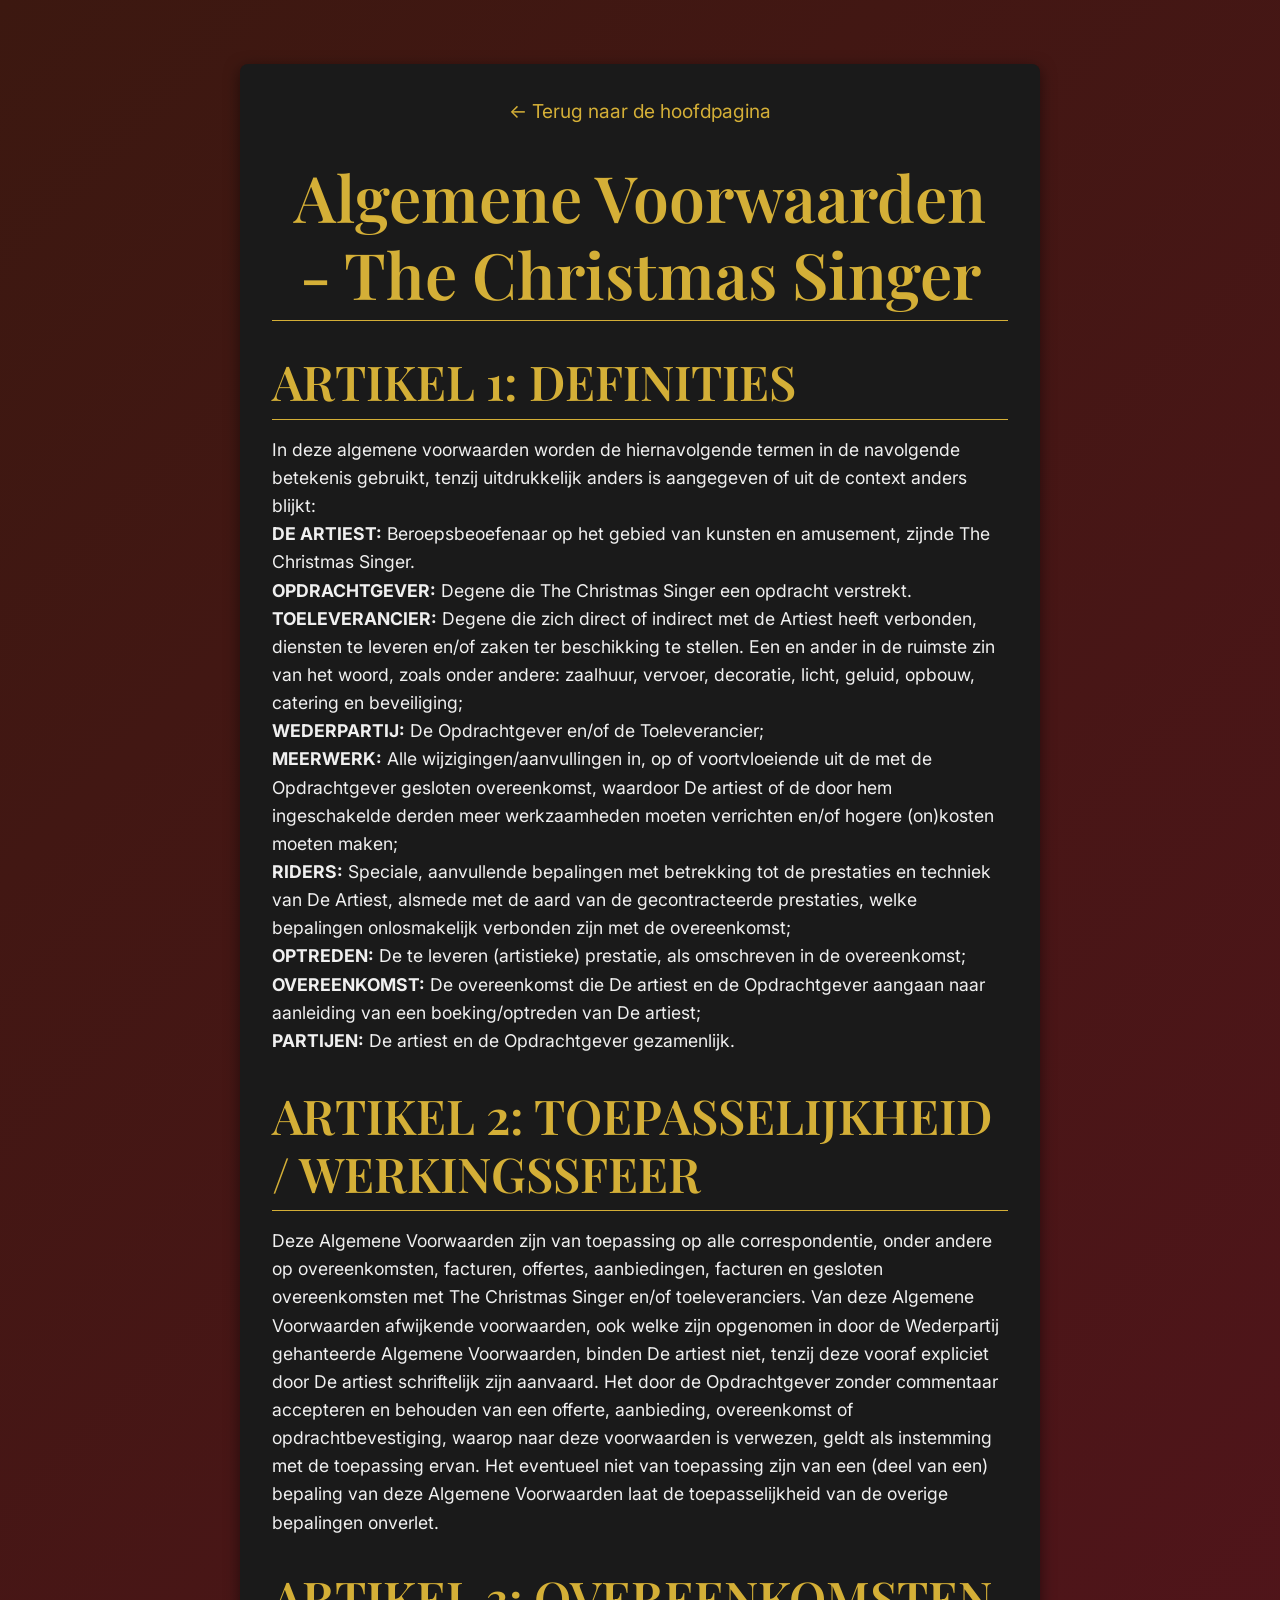
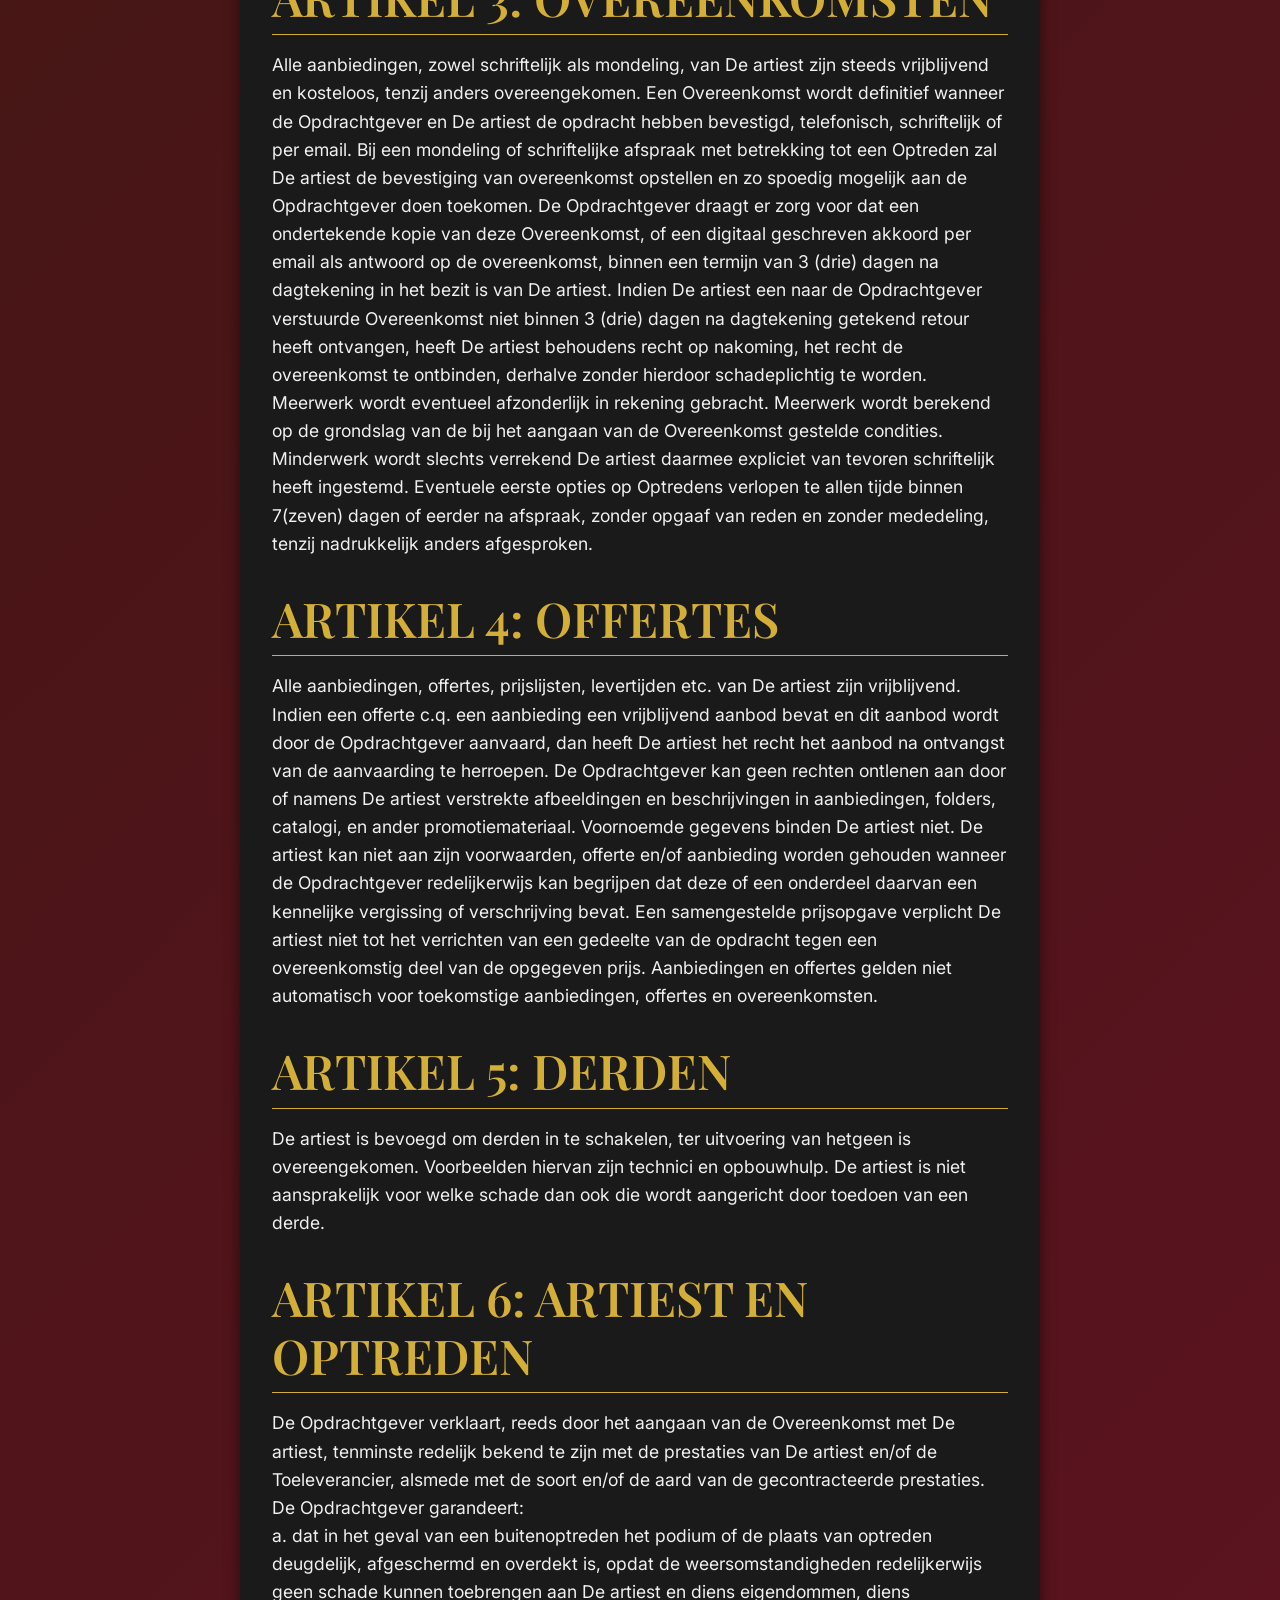
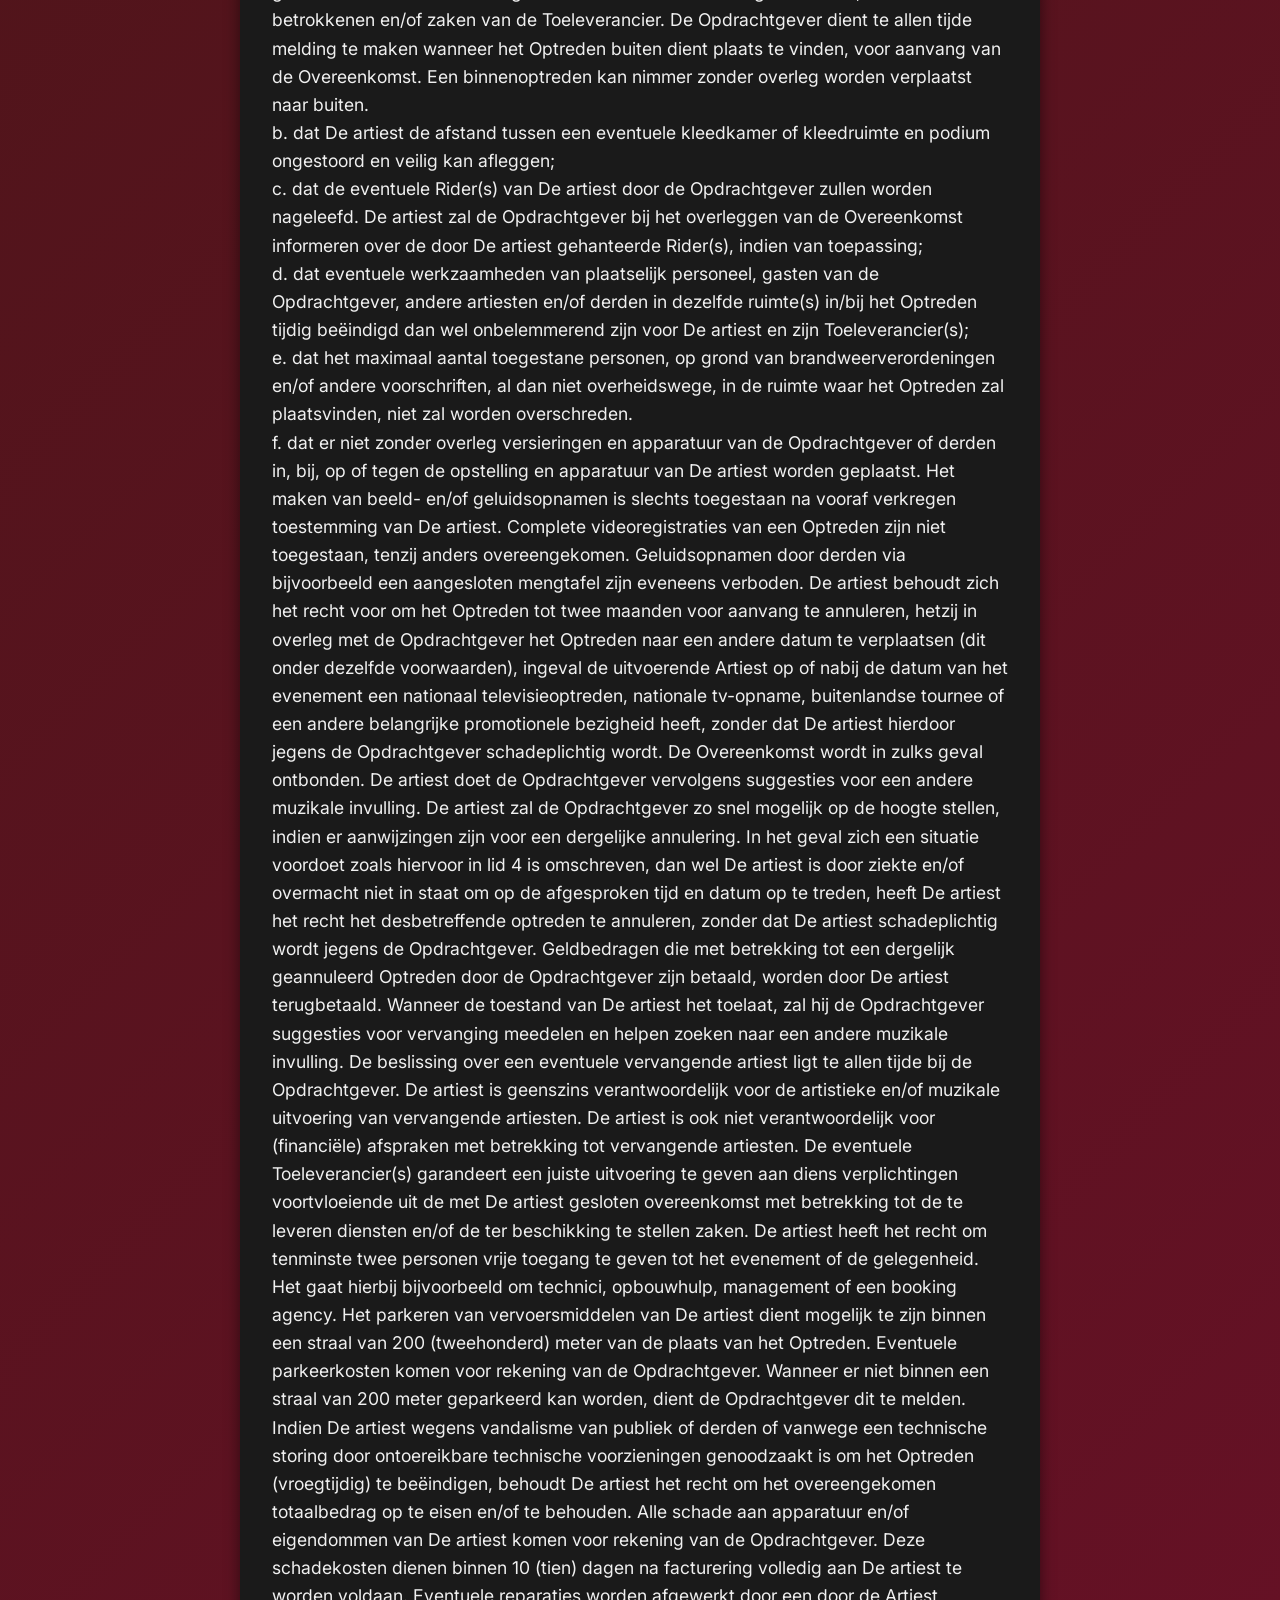
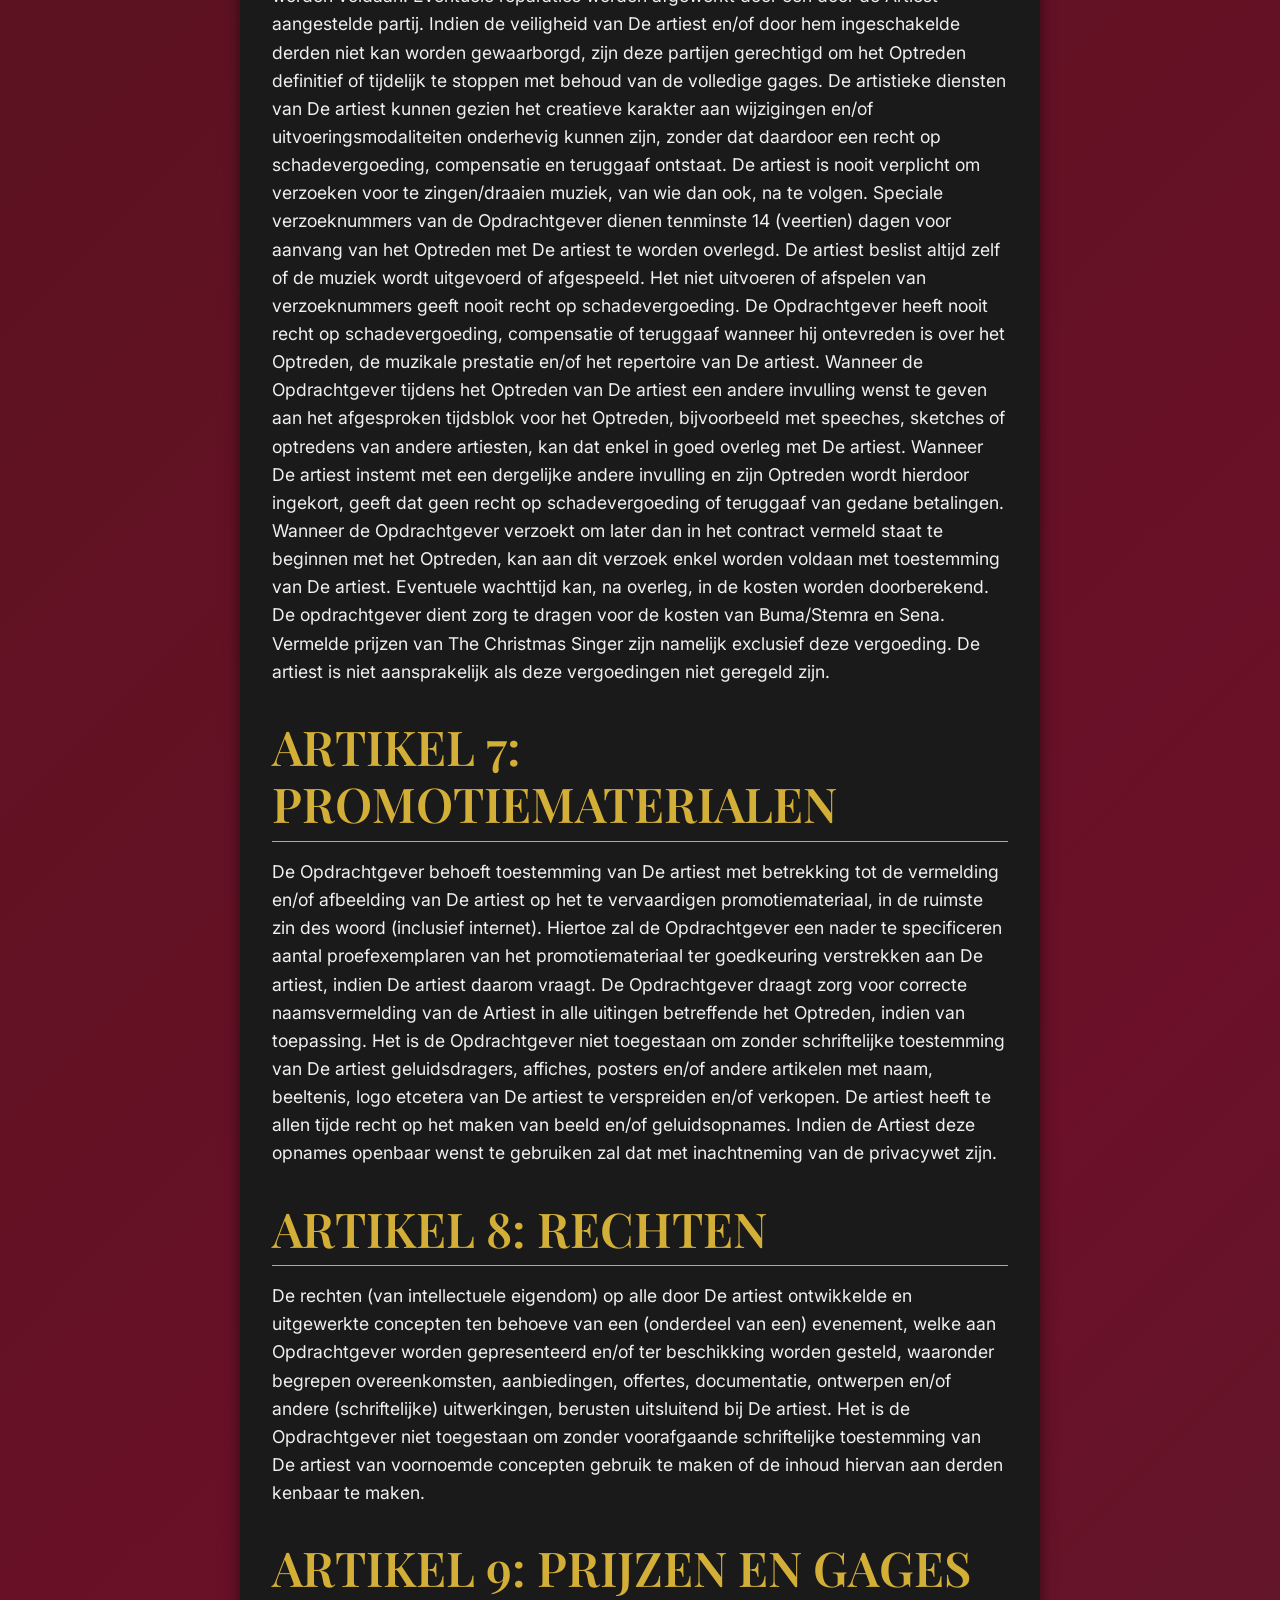
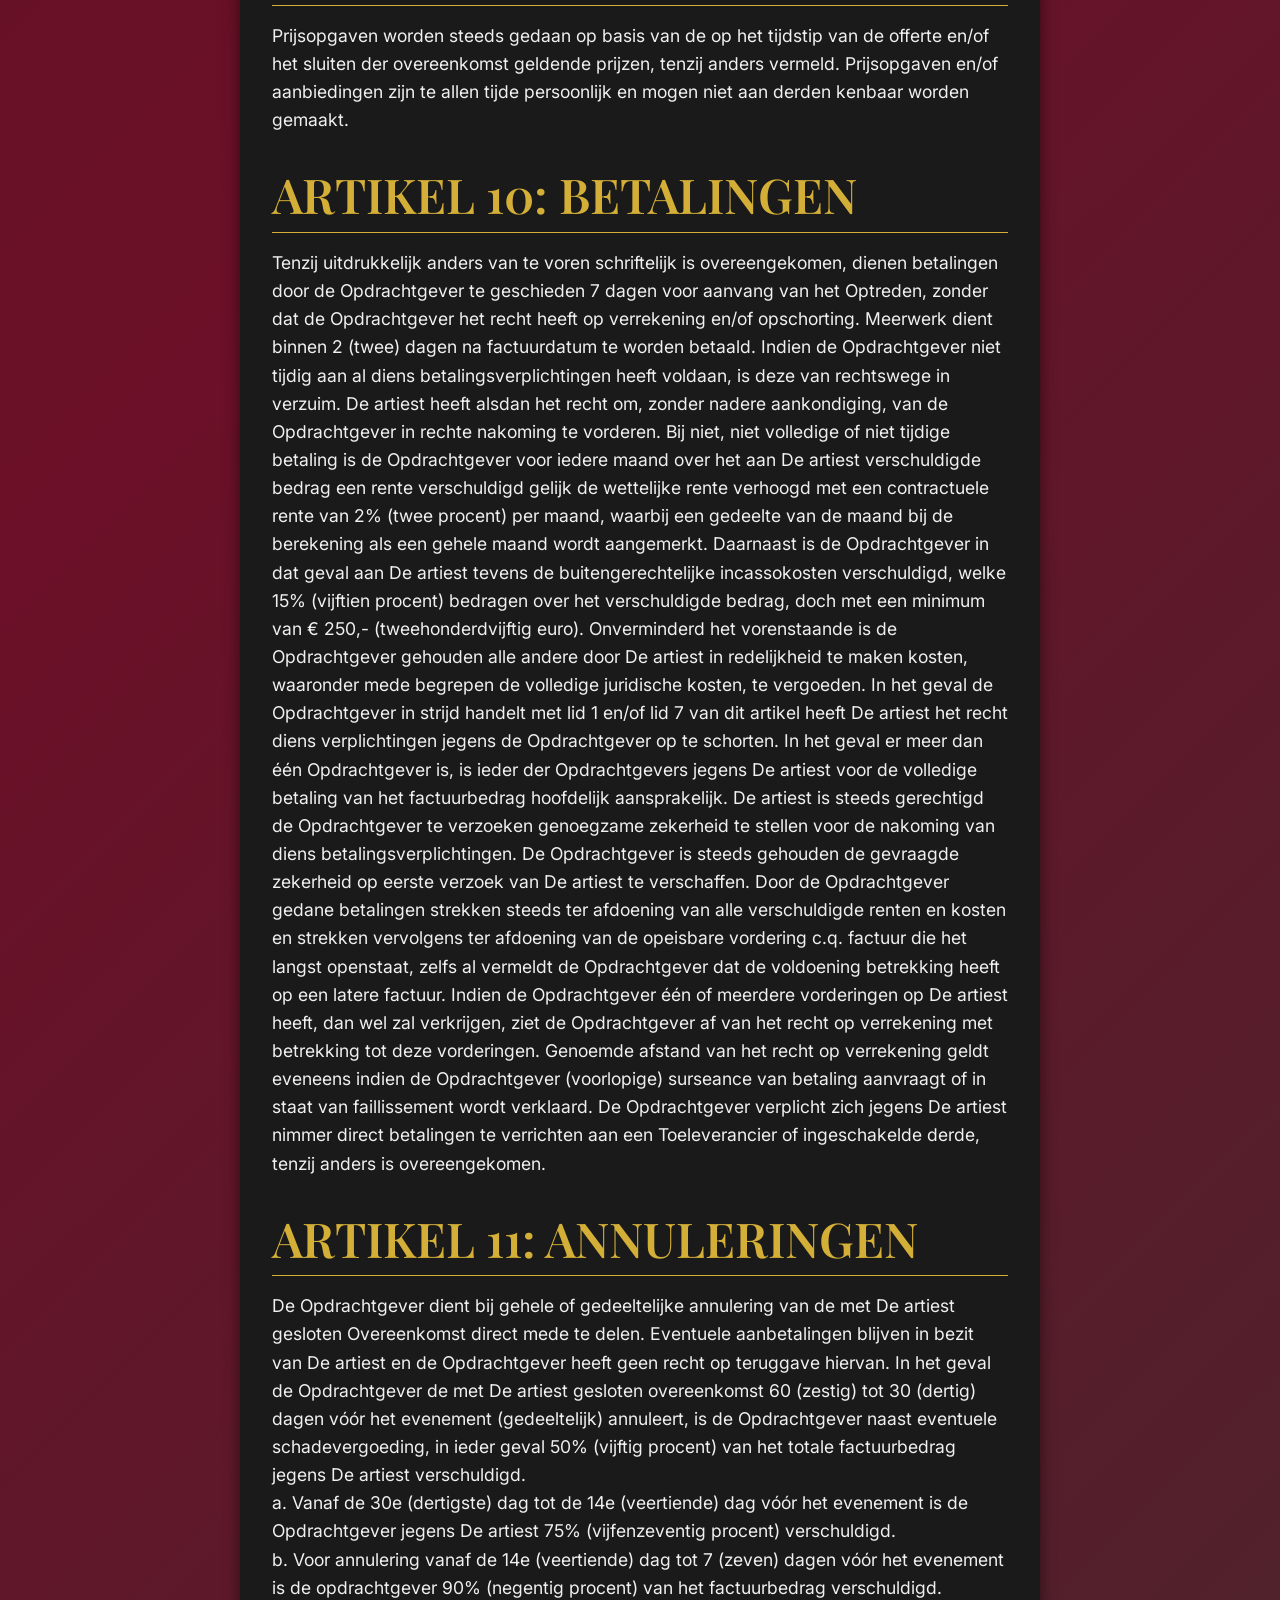
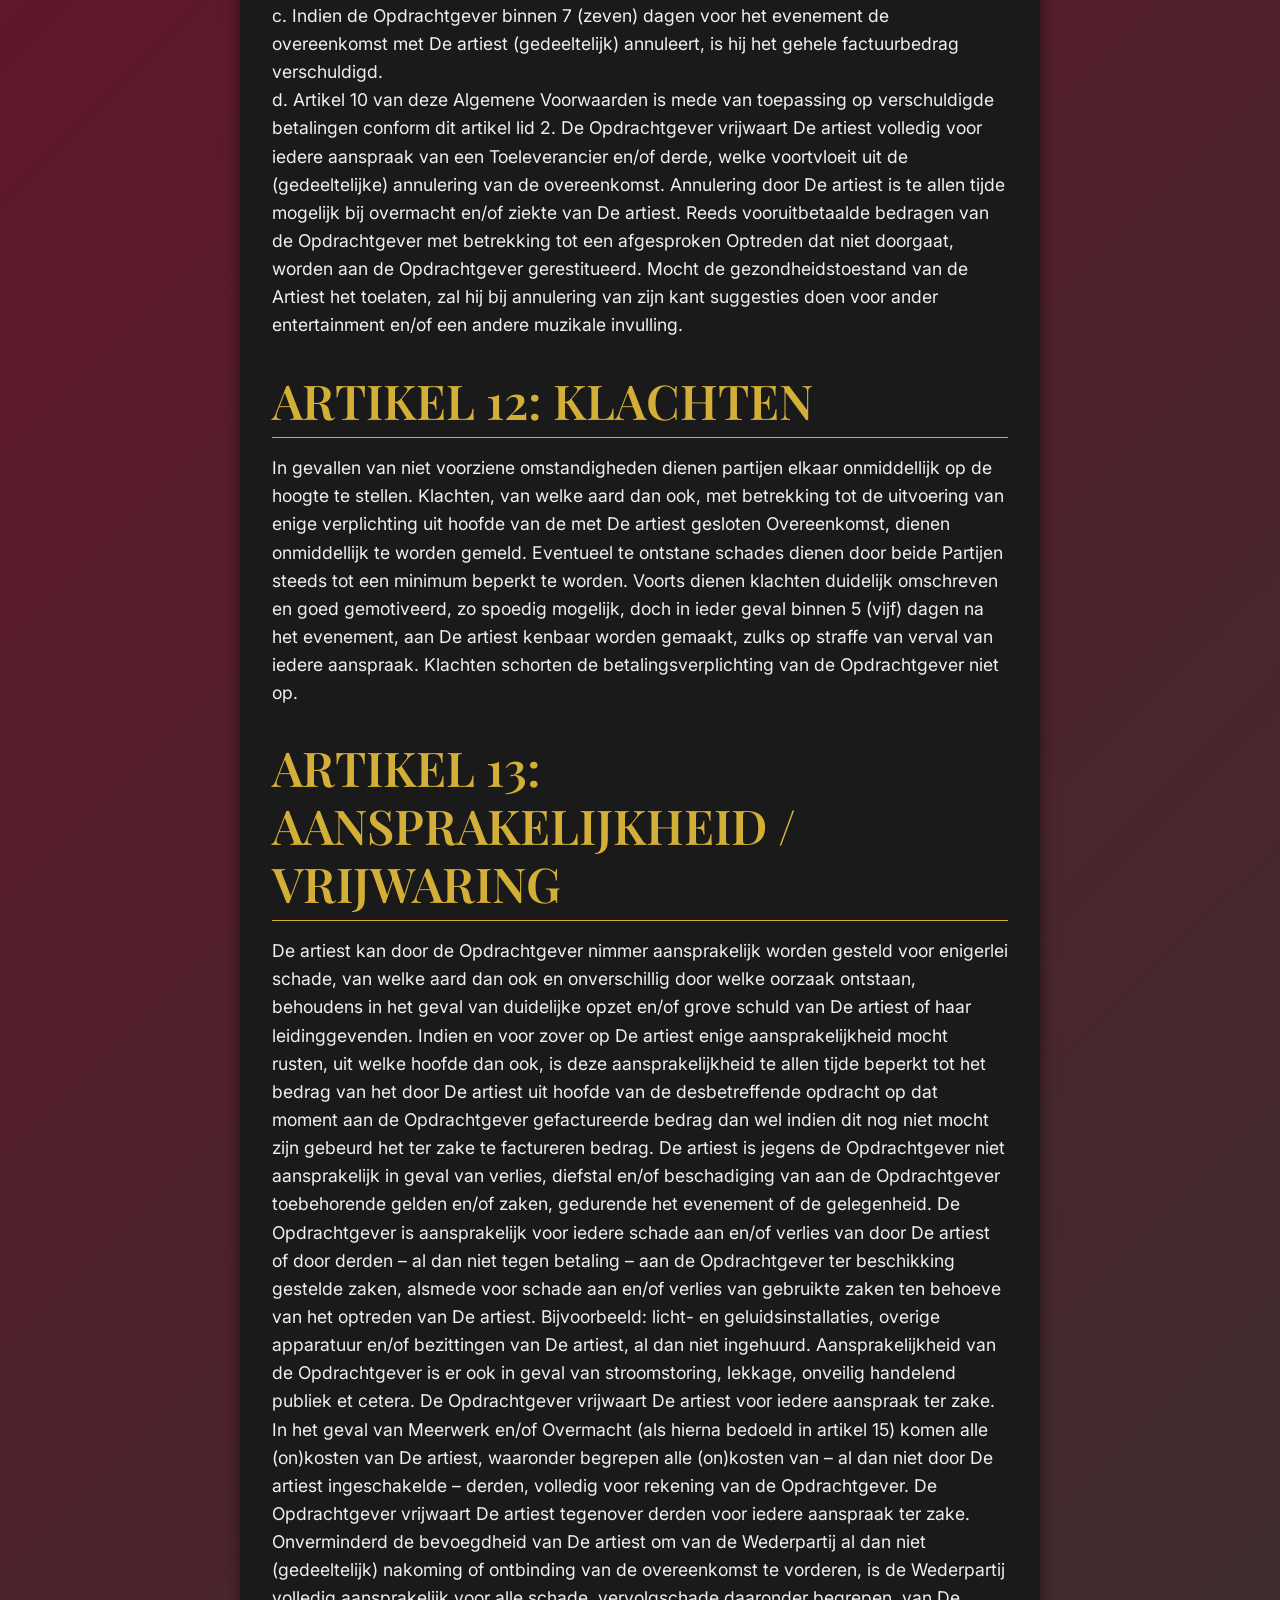
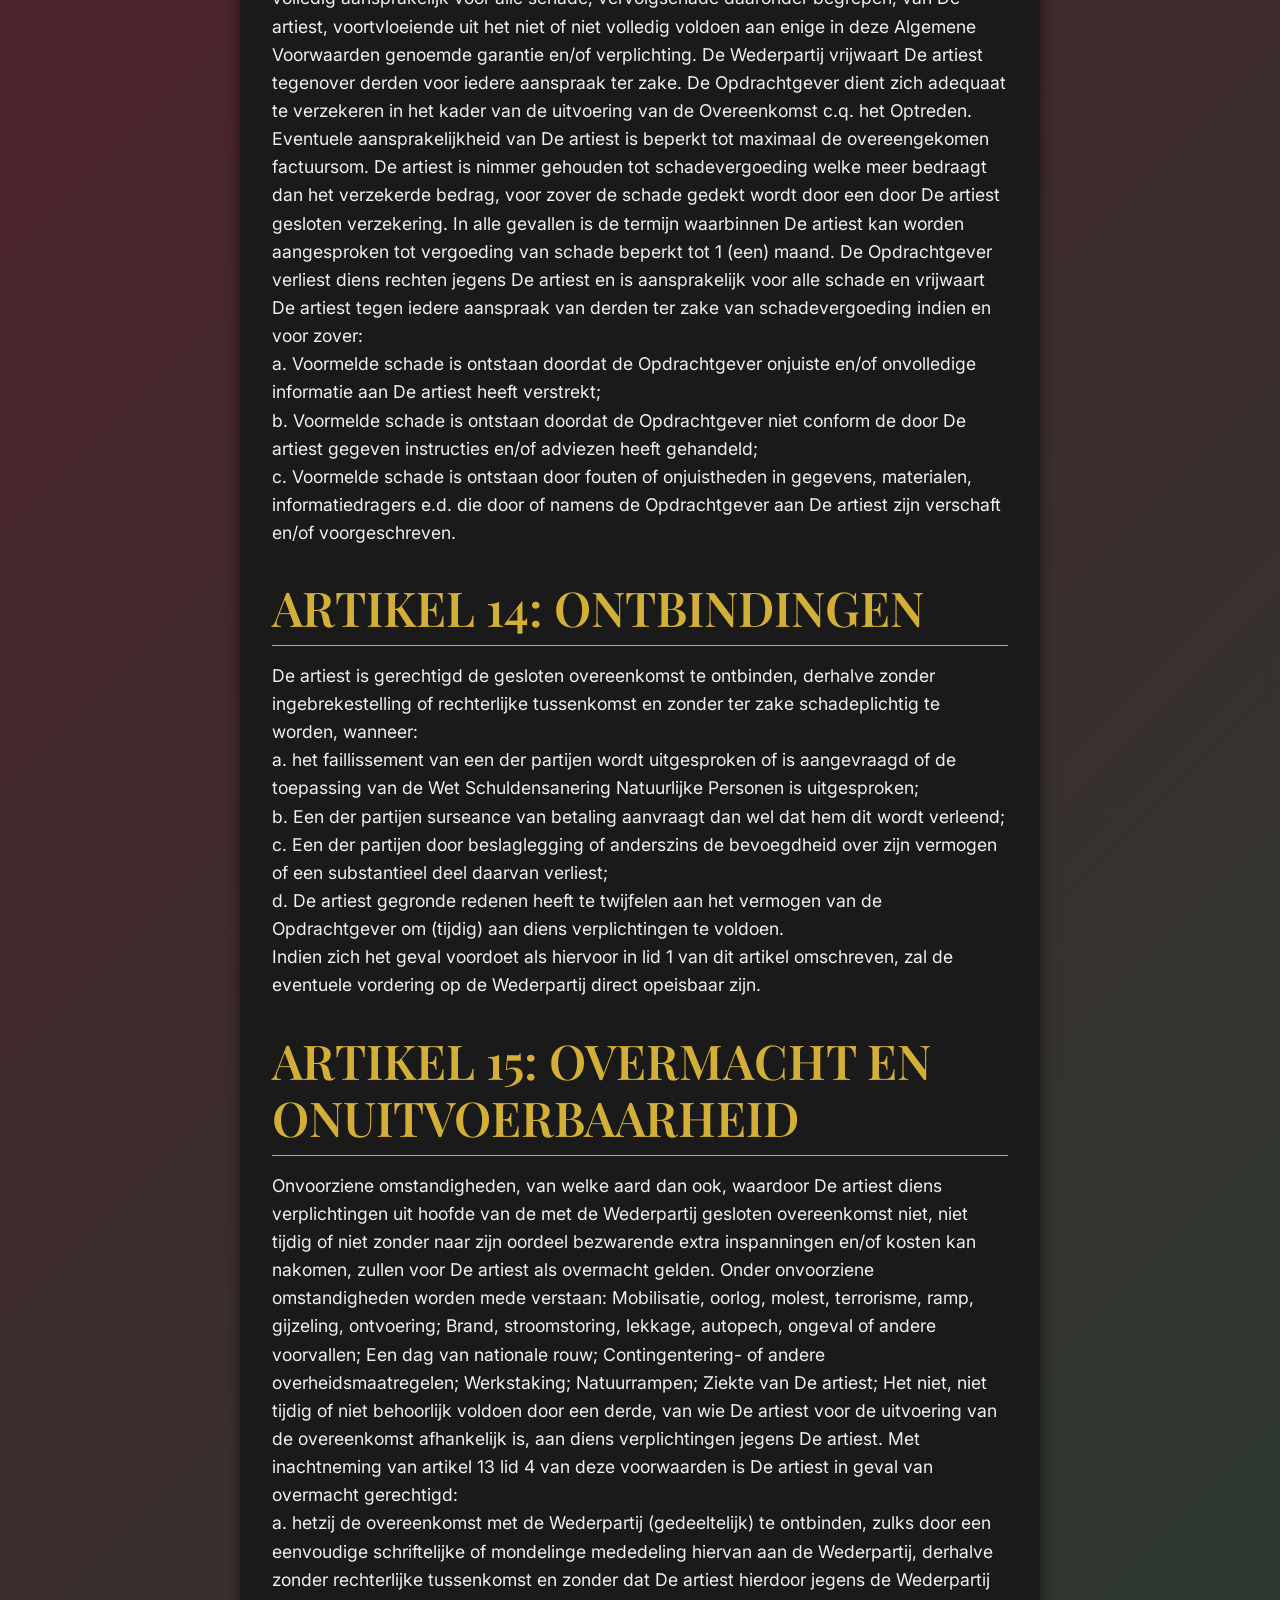
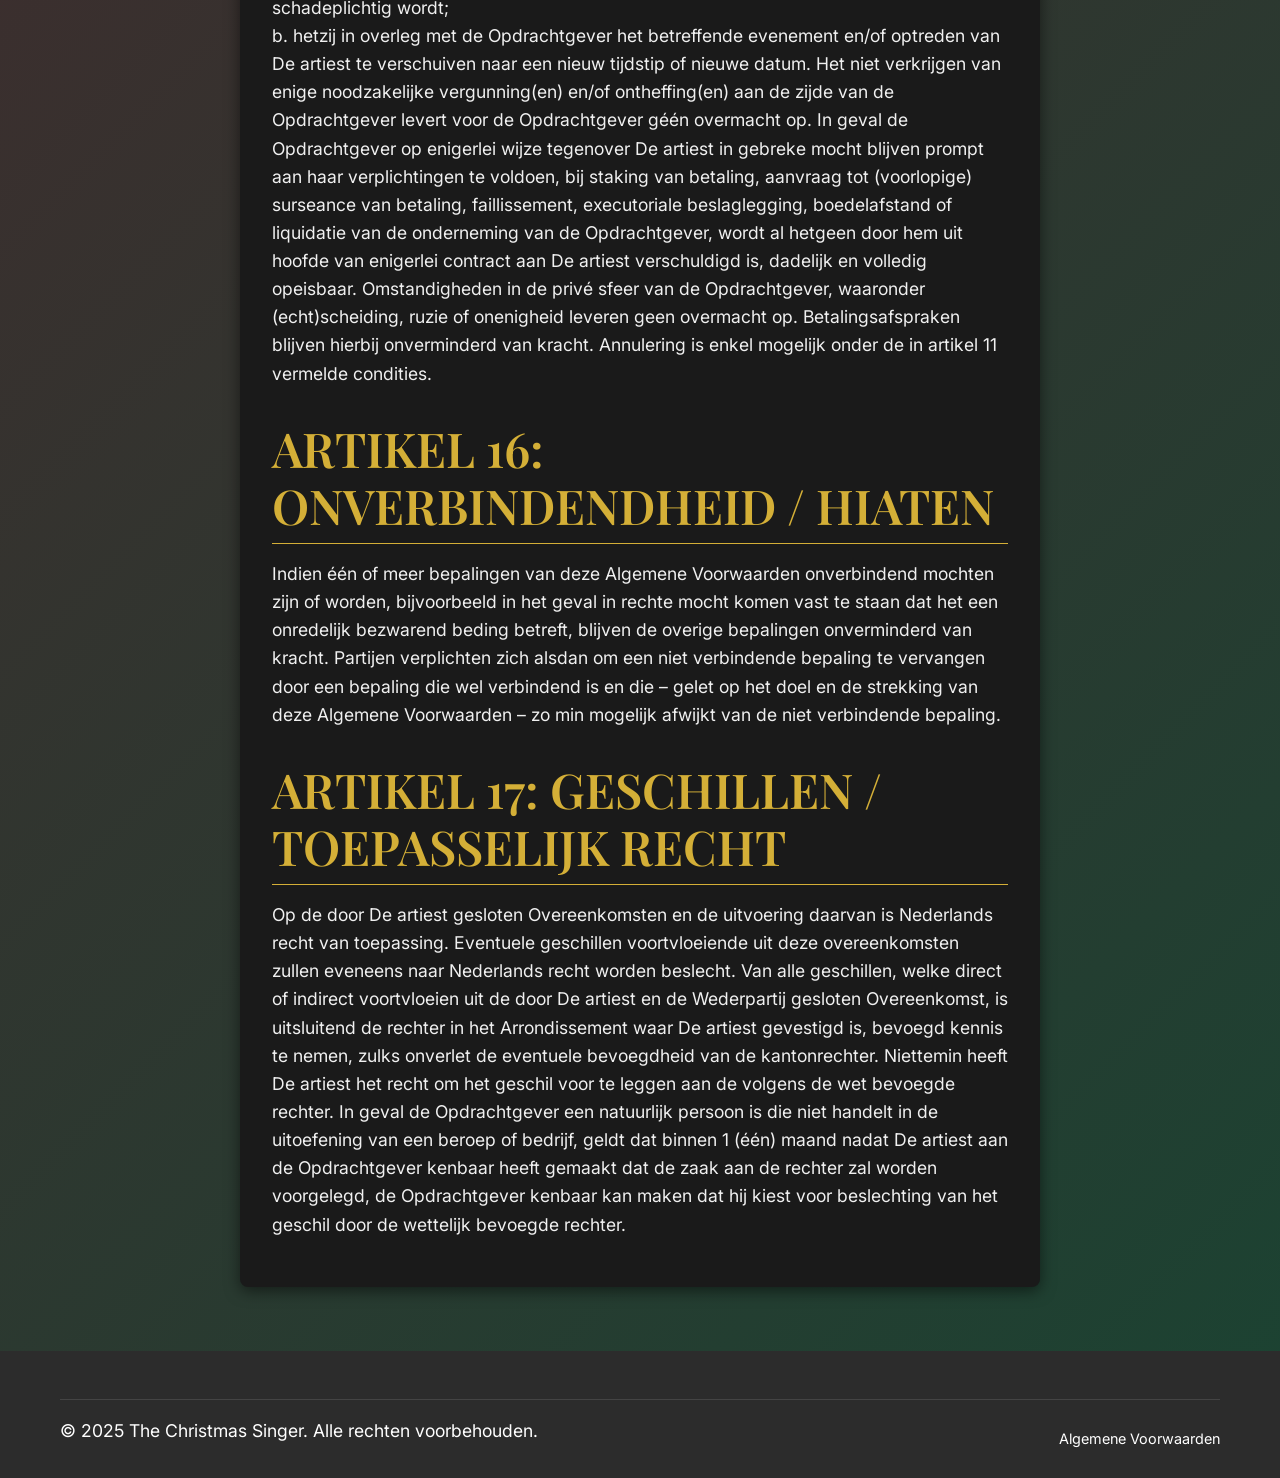
==== algemene-voorwaarden.html @ 7ba7135f "s" ====
<!DOCTYPE html>
<html lang="nl">
<head>
    <meta charset="UTF-8">
    <meta name="viewport" content="width=device-width, initial-scale=1.0">
    
    <!-- Primary Meta Tags -->
    <title>Algemene Voorwaarden - The Christmas Singer</title>
    <meta name="description" content="De algemene voorwaarden die van toepassing zijn op alle boekingen en overeenkomsten met The Christmas Singer.">
    <meta name="robots" content="noindex, nofollow">
    
    <!-- Fonts -->
    <link rel="preconnect" href="https://fonts.googleapis.com">
    <link rel="preconnect" href="https://fonts.gstatic.com" crossorigin>
    <link href="https://fonts.googleapis.com/css2?family=Playfair+Display:wght@400;500;600;700&family=Inter:wght@300;400;500;600&display=swap" rel="stylesheet">
    
    <!-- CSS -->
    <link rel="stylesheet" href="styles.css">
    
    <!-- Favicon -->
    <link rel="icon" type="image/svg+xml" href="data:image/svg+xml,<svg xmlns='http://www.w3.org/2000/svg' viewBox='0 0 100 100'><text y='.9em' font-size='90'>🎄</text></svg>">
    
    <style>
        body {
            background-color: #0c0c0c;
            color: #f0f0f0;
        }
        .terms-container {
            max-width: 800px;
            margin: 4rem auto;
            padding: 2rem;
            background-color: #1a1a1a;
            border-radius: 8px;
            box-shadow: 0 4px 15px rgba(0,0,0,0.5);
            font-family: 'Inter', sans-serif;
        }
        .terms-container h1, .terms-container h2 {
            font-family: 'Playfair Display', serif;
            color: #d4af37;
            border-bottom: 1px solid #d4af37;
            padding-bottom: 0.5rem;
            margin-top: 2rem;
        }
        .terms-container h1 {
            text-align: center;
            margin-bottom: 2rem;
        }
        .terms-container p {
            line-height: 1.6;
            margin-bottom: 1rem;
        }
        .back-link {
            display: block;
            text-align: center;
            margin-bottom: 2rem;
            color: #d4af37;
            text-decoration: none;
            font-size: 1.2rem;
        }
        .back-link:hover {
            text-decoration: underline;
        }
    </style>
</head>
<body>
    <div class="terms-container">
        <a href="index.html" class="back-link">← Terug naar de hoofdpagina</a>
        <h1>Algemene Voorwaarden - The Christmas Singer</h1>

        <h2>ARTIKEL 1: DEFINITIES</h2>
        <p>In deze algemene voorwaarden worden de hiernavolgende termen in de navolgende betekenis gebruikt, tenzij uitdrukkelijk anders is aangegeven of uit de context anders blijkt:<br>
        <strong>DE ARTIEST:</strong> Beroepsbeoefenaar op het gebied van kunsten en amusement, zijnde The Christmas Singer.<br>
        <strong>OPDRACHTGEVER:</strong> Degene die The Christmas Singer een opdracht verstrekt.<br>
        <strong>TOELEVERANCIER:</strong> Degene die zich direct of indirect met de Artiest heeft verbonden, diensten te leveren en/of zaken ter beschikking te stellen. Een en ander in de ruimste zin van het woord, zoals onder andere: zaalhuur, vervoer, decoratie, licht, geluid, opbouw, catering en beveiliging;<br>
        <strong>WEDERPARTIJ:</strong> De Opdrachtgever en/of de Toeleverancier;<br>
        <strong>MEERWERK:</strong> Alle wijzigingen/aanvullingen in, op of voortvloeiende uit de met de Opdrachtgever gesloten overeenkomst, waardoor De artiest of de door hem ingeschakelde derden meer werkzaamheden moeten verrichten en/of hogere (on)kosten moeten maken;<br>
        <strong>RIDERS:</strong> Speciale, aanvullende bepalingen met betrekking tot de prestaties en techniek van De Artiest, alsmede met de aard van de gecontracteerde prestaties, welke bepalingen onlosmakelijk verbonden zijn met de overeenkomst;<br>
        <strong>OPTREDEN:</strong> De te leveren (artistieke) prestatie, als omschreven in de overeenkomst;<br>
        <strong>OVEREENKOMST:</strong> De overeenkomst die De artiest en de Opdrachtgever aangaan naar aanleiding van een boeking/optreden van De artiest;<br>
        <strong>PARTIJEN:</strong> De artiest en de Opdrachtgever gezamenlijk.</p>

        <h2>ARTIKEL 2: TOEPASSELIJKHEID / WERKINGSSFEER</h2>
        <p>Deze Algemene Voorwaarden zijn van toepassing op alle correspondentie, onder andere op overeenkomsten, facturen, offertes, aanbiedingen, facturen en gesloten overeenkomsten met The Christmas Singer en/of toeleveranciers. Van deze Algemene Voorwaarden afwijkende voorwaarden, ook welke zijn opgenomen in door de Wederpartij gehanteerde Algemene Voorwaarden, binden De artiest niet, tenzij deze vooraf expliciet door De artiest schriftelijk zijn aanvaard. Het door de Opdrachtgever zonder commentaar accepteren en behouden van een offerte, aanbieding, overeenkomst of opdrachtbevestiging, waarop naar deze voorwaarden is verwezen, geldt als instemming met de toepassing ervan. Het eventueel niet van toepassing zijn van een (deel van een) bepaling van deze Algemene Voorwaarden laat de toepasselijkheid van de overige bepalingen onverlet.</p>

        <h2>ARTIKEL 3: OVEREENKOMSTEN</h2>
        <p>Alle aanbiedingen, zowel schriftelijk als mondeling, van De artiest zijn steeds vrijblijvend en kosteloos, tenzij anders overeengekomen. Een Overeenkomst wordt definitief wanneer de Opdrachtgever en De artiest de opdracht hebben bevestigd, telefonisch, schriftelijk of per email. Bij een mondeling of schriftelijke afspraak met betrekking tot een Optreden zal De artiest de bevestiging van overeenkomst opstellen en zo spoedig mogelijk aan de Opdrachtgever doen toekomen. De Opdrachtgever draagt er zorg voor dat een ondertekende kopie van deze Overeenkomst, of een digitaal geschreven akkoord per email als antwoord op de overeenkomst, binnen een termijn van 3 (drie) dagen na dagtekening in het bezit is van De artiest. Indien De artiest een naar de Opdrachtgever verstuurde Overeenkomst niet binnen 3 (drie) dagen na dagtekening getekend retour heeft ontvangen, heeft De artiest behoudens recht op nakoming, het recht de overeenkomst te ontbinden, derhalve zonder hierdoor schadeplichtig te worden. Meerwerk wordt eventueel afzonderlijk in rekening gebracht. Meerwerk wordt berekend op de grondslag van de bij het aangaan van de Overeenkomst gestelde condities. Minderwerk wordt slechts verrekend De artiest daarmee expliciet van tevoren schriftelijk heeft ingestemd. Eventuele eerste opties op Optredens verlopen te allen tijde binnen 7(zeven) dagen of eerder na afspraak, zonder opgaaf van reden en zonder mededeling, tenzij nadrukkelijk anders afgesproken.</p>

        <h2>ARTIKEL 4: OFFERTES</h2>
        <p>Alle aanbiedingen, offertes, prijslijsten, levertijden etc. van De artiest zijn vrijblijvend. Indien een offerte c.q. een aanbieding een vrijblijvend aanbod bevat en dit aanbod wordt door de Opdrachtgever aanvaard, dan heeft De artiest het recht het aanbod na ontvangst van de aanvaarding te herroepen. De Opdrachtgever kan geen rechten ontlenen aan door of namens De artiest verstrekte afbeeldingen en beschrijvingen in aanbiedingen, folders, catalogi, en ander promotiemateriaal. Voornoemde gegevens binden De artiest niet. De artiest kan niet aan zijn voorwaarden, offerte en/of aanbieding worden gehouden wanneer de Opdrachtgever redelijkerwijs kan begrijpen dat deze of een onderdeel daarvan een kennelijke vergissing of verschrijving bevat. Een samengestelde prijsopgave verplicht De artiest niet tot het verrichten van een gedeelte van de opdracht tegen een overeenkomstig deel van de opgegeven prijs. Aanbiedingen en offertes gelden niet automatisch voor toekomstige aanbiedingen, offertes en overeenkomsten.</p>

        <h2>ARTIKEL 5: DERDEN</h2>
        <p>De artiest is bevoegd om derden in te schakelen, ter uitvoering van hetgeen is overeengekomen. Voorbeelden hiervan zijn technici en opbouwhulp. De artiest is niet aansprakelijk voor welke schade dan ook die wordt aangericht door toedoen van een derde.</p>

        <h2>ARTIKEL 6: ARTIEST EN OPTREDEN</h2>
        <p>De Opdrachtgever verklaart, reeds door het aangaan van de Overeenkomst met De artiest, tenminste redelijk bekend te zijn met de prestaties van De artiest en/of de Toeleverancier, alsmede met de soort en/of de aard van de gecontracteerde prestaties.<br>
        De Opdrachtgever garandeert:<br>
        a. dat in het geval van een buitenoptreden het podium of de plaats van optreden deugdelijk, afgeschermd en overdekt is, opdat de weersomstandigheden redelijkerwijs geen schade kunnen toebrengen aan De artiest en diens eigendommen, diens betrokkenen en/of zaken van de Toeleverancier. De Opdrachtgever dient te allen tijde melding te maken wanneer het Optreden buiten dient plaats te vinden, voor aanvang van de Overeenkomst. Een binnenoptreden kan nimmer zonder overleg worden verplaatst naar buiten.<br>
        b. dat De artiest de afstand tussen een eventuele kleedkamer of kleedruimte en podium ongestoord en veilig kan afleggen;<br>
        c. dat de eventuele Rider(s) van De artiest door de Opdrachtgever zullen worden nageleefd. De artiest zal de Opdrachtgever bij het overleggen van de Overeenkomst informeren over de door De artiest gehanteerde Rider(s), indien van toepassing;<br>
        d. dat eventuele werkzaamheden van plaatselijk personeel, gasten van de Opdrachtgever, andere artiesten en/of derden in dezelfde ruimte(s) in/bij het Optreden tijdig beëindigd dan wel onbelemmerend zijn voor De artiest en zijn Toeleverancier(s);<br>
        e. dat het maximaal aantal toegestane personen, op grond van brandweerverordeningen en/of andere voorschriften, al dan niet overheidswege, in de ruimte waar het Optreden zal plaatsvinden, niet zal worden overschreden.<br>
        f. dat er niet zonder overleg versieringen en apparatuur van de Opdrachtgever of derden in, bij, op of tegen de opstelling en apparatuur van De artiest worden geplaatst. Het maken van beeld- en/of geluidsopnamen is slechts toegestaan na vooraf verkregen toestemming van De artiest. Complete videoregistraties van een Optreden zijn niet toegestaan, tenzij anders overeengekomen. Geluidsopnamen door derden via bijvoorbeeld een aangesloten mengtafel zijn eveneens verboden. De artiest behoudt zich het recht voor om het Optreden tot twee maanden voor aanvang te annuleren, hetzij in overleg met de Opdrachtgever het Optreden naar een andere datum te verplaatsen (dit onder dezelfde voorwaarden), ingeval de uitvoerende Artiest op of nabij de datum van het evenement een nationaal televisieoptreden, nationale tv-opname, buitenlandse tournee of een andere belangrijke promotionele bezigheid heeft, zonder dat De artiest hierdoor jegens de Opdrachtgever schadeplichtig wordt. De Overeenkomst wordt in zulks geval ontbonden. De artiest doet de Opdrachtgever vervolgens suggesties voor een andere muzikale invulling. De artiest zal de Opdrachtgever zo snel mogelijk op de hoogte stellen, indien er aanwijzingen zijn voor een dergelijke annulering. In het geval zich een situatie voordoet zoals hiervoor in lid 4 is omschreven, dan wel De artiest is door ziekte en/of overmacht niet in staat om op de afgesproken tijd en datum op te treden, heeft De artiest het recht het desbetreffende optreden te annuleren, zonder dat De artiest schadeplichtig wordt jegens de Opdrachtgever. Geldbedragen die met betrekking tot een dergelijk geannuleerd Optreden door de Opdrachtgever zijn betaald, worden door De artiest terugbetaald. Wanneer de toestand van De artiest het toelaat, zal hij de Opdrachtgever suggesties voor vervanging meedelen en helpen zoeken naar een andere muzikale invulling. De beslissing over een eventuele vervangende artiest ligt te allen tijde bij de Opdrachtgever. De artiest is geenszins verantwoordelijk voor de artistieke en/of muzikale uitvoering van vervangende artiesten. De artiest is ook niet verantwoordelijk voor (financiële) afspraken met betrekking tot vervangende artiesten. De eventuele Toeleverancier(s) garandeert een juiste uitvoering te geven aan diens verplichtingen voortvloeiende uit de met De artiest gesloten overeenkomst met betrekking tot de te leveren diensten en/of de ter beschikking te stellen zaken. De artiest heeft het recht om tenminste twee personen vrije toegang te geven tot het evenement of de gelegenheid. Het gaat hierbij bijvoorbeeld om technici, opbouwhulp, management of een booking agency. Het parkeren van vervoersmiddelen van De artiest dient mogelijk te zijn binnen een straal van 200 (tweehonderd) meter van de plaats van het Optreden. Eventuele parkeerkosten komen voor rekening van de Opdrachtgever. Wanneer er niet binnen een straal van 200 meter geparkeerd kan worden, dient de Opdrachtgever dit te melden. Indien De artiest wegens vandalisme van publiek of derden of vanwege een technische storing door ontoereikbare technische voorzieningen genoodzaakt is om het Optreden (vroegtijdig) te beëindigen, behoudt De artiest het recht om het overeengekomen totaalbedrag op te eisen en/of te behouden. Alle schade aan apparatuur en/of eigendommen van De artiest komen voor rekening van de Opdrachtgever. Deze schadekosten dienen binnen 10 (tien) dagen na facturering volledig aan De artiest te worden voldaan. Eventuele reparaties worden afgewerkt door een door de Artiest aangestelde partij. Indien de veiligheid van De artiest en/of door hem ingeschakelde derden niet kan worden gewaarborgd, zijn deze partijen gerechtigd om het Optreden definitief of tijdelijk te stoppen met behoud van de volledige gages. De artistieke diensten van De artiest kunnen gezien het creatieve karakter aan wijzigingen en/of uitvoeringsmodaliteiten onderhevig kunnen zijn, zonder dat daardoor een recht op schadevergoeding, compensatie en teruggaaf ontstaat. De artiest is nooit verplicht om verzoeken voor te zingen/draaien muziek, van wie dan ook, na te volgen. Speciale verzoeknummers van de Opdrachtgever dienen tenminste 14 (veertien) dagen voor aanvang van het Optreden met De artiest te worden overlegd. De artiest beslist altijd zelf of de muziek wordt uitgevoerd of afgespeeld. Het niet uitvoeren of afspelen van verzoeknummers geeft nooit recht op schadevergoeding. De Opdrachtgever heeft nooit recht op schadevergoeding, compensatie of teruggaaf wanneer hij ontevreden is over het Optreden, de muzikale prestatie en/of het repertoire van De artiest. Wanneer de Opdrachtgever tijdens het Optreden van De artiest een andere invulling wenst te geven aan het afgesproken tijdsblok voor het Optreden, bijvoorbeeld met speeches, sketches of optredens van andere artiesten, kan dat enkel in goed overleg met De artiest. Wanneer De artiest instemt met een dergelijke andere invulling en zijn Optreden wordt hierdoor ingekort, geeft dat geen recht op schadevergoeding of teruggaaf van gedane betalingen. Wanneer de Opdrachtgever verzoekt om later dan in het contract vermeld staat te beginnen met het Optreden, kan aan dit verzoek enkel worden voldaan met toestemming van De artiest. Eventuele wachttijd kan, na overleg, in de kosten worden doorberekend. De opdrachtgever dient zorg te dragen voor de kosten van Buma/Stemra en Sena. Vermelde prijzen van The Christmas Singer zijn namelijk exclusief deze vergoeding. De artiest is niet aansprakelijk als deze vergoedingen niet geregeld zijn.</p>

        <h2>ARTIKEL 7: PROMOTIEMATERIALEN</h2>
        <p>De Opdrachtgever behoeft toestemming van De artiest met betrekking tot de vermelding en/of afbeelding van De artiest op het te vervaardigen promotiemateriaal, in de ruimste zin des woord (inclusief internet). Hiertoe zal de Opdrachtgever een nader te specificeren aantal proefexemplaren van het promotiemateriaal ter goedkeuring verstrekken aan De artiest, indien De artiest daarom vraagt. De Opdrachtgever draagt zorg voor correcte naamsvermelding van de Artiest in alle uitingen betreffende het Optreden, indien van toepassing. Het is de Opdrachtgever niet toegestaan om zonder schriftelijke toestemming van De artiest geluidsdragers, affiches, posters en/of andere artikelen met naam, beeltenis, logo etcetera van De artiest te verspreiden en/of verkopen. De artiest heeft te allen tijde recht op het maken van beeld en/of geluidsopnames. Indien de Artiest deze opnames openbaar wenst te gebruiken zal dat met inachtneming van de privacywet zijn.</p>

        <h2>ARTIKEL 8: RECHTEN</h2>
        <p>De rechten (van intellectuele eigendom) op alle door De artiest ontwikkelde en uitgewerkte concepten ten behoeve van een (onderdeel van een) evenement, welke aan Opdrachtgever worden gepresenteerd en/of ter beschikking worden gesteld, waaronder begrepen overeenkomsten, aanbiedingen, offertes, documentatie, ontwerpen en/of andere (schriftelijke) uitwerkingen, berusten uitsluitend bij De artiest. Het is de Opdrachtgever niet toegestaan om zonder voorafgaande schriftelijke toestemming van De artiest van voornoemde concepten gebruik te maken of de inhoud hiervan aan derden kenbaar te maken.</p>

        <h2>ARTIKEL 9: PRIJZEN EN GAGES</h2>
        <p>Prijsopgaven worden steeds gedaan op basis van de op het tijdstip van de offerte en/of het sluiten der overeenkomst geldende prijzen, tenzij anders vermeld. Prijsopgaven en/of aanbiedingen zijn te allen tijde persoonlijk en mogen niet aan derden kenbaar worden gemaakt.</p>

        <h2>ARTIKEL 10: BETALINGEN</h2>
        <p>Tenzij uitdrukkelijk anders van te voren schriftelijk is overeengekomen, dienen betalingen door de Opdrachtgever te geschieden 7 dagen voor aanvang van het Optreden, zonder dat de Opdrachtgever het recht heeft op verrekening en/of opschorting. Meerwerk dient binnen 2 (twee) dagen na factuurdatum te worden betaald. Indien de Opdrachtgever niet tijdig aan al diens betalingsverplichtingen heeft voldaan, is deze van rechtswege in verzuim. De artiest heeft alsdan het recht om, zonder nadere aankondiging, van de Opdrachtgever in rechte nakoming te vorderen. Bij niet, niet volledige of niet tijdige betaling is de Opdrachtgever voor iedere maand over het aan De artiest verschuldigde bedrag een rente verschuldigd gelijk de wettelijke rente verhoogd met een contractuele rente van 2% (twee procent) per maand, waarbij een gedeelte van de maand bij de berekening als een gehele maand wordt aangemerkt. Daarnaast is de Opdrachtgever in dat geval aan De artiest tevens de buitengerechtelijke incassokosten verschuldigd, welke 15% (vijftien procent) bedragen over het verschuldigde bedrag, doch met een minimum van € 250,- (tweehonderdvijftig euro). Onverminderd het vorenstaande is de Opdrachtgever gehouden alle andere door De artiest in redelijkheid te maken kosten, waaronder mede begrepen de volledige juridische kosten, te vergoeden. In het geval de Opdrachtgever in strijd handelt met lid 1 en/of lid 7 van dit artikel heeft De artiest het recht diens verplichtingen jegens de Opdrachtgever op te schorten. In het geval er meer dan één Opdrachtgever is, is ieder der Opdrachtgevers jegens De artiest voor de volledige betaling van het factuurbedrag hoofdelijk aansprakelijk. De artiest is steeds gerechtigd de Opdrachtgever te verzoeken genoegzame zekerheid te stellen voor de nakoming van diens betalingsverplichtingen. De Opdrachtgever is steeds gehouden de gevraagde zekerheid op eerste verzoek van De artiest te verschaffen. Door de Opdrachtgever gedane betalingen strekken steeds ter afdoening van alle verschuldigde renten en kosten en strekken vervolgens ter afdoening van de opeisbare vordering c.q. factuur die het langst openstaat, zelfs al vermeldt de Opdrachtgever dat de voldoening betrekking heeft op een latere factuur. Indien de Opdrachtgever één of meerdere vorderingen op De artiest heeft, dan wel zal verkrijgen, ziet de Opdrachtgever af van het recht op verrekening met betrekking tot deze vorderingen. Genoemde afstand van het recht op verrekening geldt eveneens indien de Opdrachtgever (voorlopige) surseance van betaling aanvraagt of in staat van faillissement wordt verklaard. De Opdrachtgever verplicht zich jegens De artiest nimmer direct betalingen te verrichten aan een Toeleverancier of ingeschakelde derde, tenzij anders is overeengekomen.</p>

        <h2>ARTIKEL 11: ANNULERINGEN</h2>
        <p>De Opdrachtgever dient bij gehele of gedeeltelijke annulering van de met De artiest gesloten Overeenkomst direct mede te delen. Eventuele aanbetalingen blijven in bezit van De artiest en de Opdrachtgever heeft geen recht op teruggave hiervan. In het geval de Opdrachtgever de met De artiest gesloten overeenkomst 60 (zestig) tot 30 (dertig) dagen vóór het evenement (gedeeltelijk) annuleert, is de Opdrachtgever naast eventuele schadevergoeding, in ieder geval 50% (vijftig procent) van het totale factuurbedrag jegens De artiest verschuldigd.<br>
        a. Vanaf de 30e (dertigste) dag tot de 14e (veertiende) dag vóór het evenement is de Opdrachtgever jegens De artiest 75% (vijfenzeventig procent) verschuldigd.<br>
        b. Voor annulering vanaf de 14e (veertiende) dag tot 7 (zeven) dagen vóór het evenement is de opdrachtgever 90% (negentig procent) van het factuurbedrag verschuldigd.<br>
        c. Indien de Opdrachtgever binnen 7 (zeven) dagen voor het evenement de overeenkomst met De artiest (gedeeltelijk) annuleert, is hij het gehele factuurbedrag verschuldigd.<br>
        d. Artikel 10 van deze Algemene Voorwaarden is mede van toepassing op verschuldigde betalingen conform dit artikel lid 2. De Opdrachtgever vrijwaart De artiest volledig voor iedere aanspraak van een Toeleverancier en/of derde, welke voortvloeit uit de (gedeeltelijke) annulering van de overeenkomst. Annulering door De artiest is te allen tijde mogelijk bij overmacht en/of ziekte van De artiest. Reeds vooruitbetaalde bedragen van de Opdrachtgever met betrekking tot een afgesproken Optreden dat niet doorgaat, worden aan de Opdrachtgever gerestitueerd. Mocht de gezondheidstoestand van de Artiest het toelaten, zal hij bij annulering van zijn kant suggesties doen voor ander entertainment en/of een andere muzikale invulling.</p>

        <h2>ARTIKEL 12: KLACHTEN</h2>
        <p>In gevallen van niet voorziene omstandigheden dienen partijen elkaar onmiddellijk op de hoogte te stellen. Klachten, van welke aard dan ook, met betrekking tot de uitvoering van enige verplichting uit hoofde van de met De artiest gesloten Overeenkomst, dienen onmiddellijk te worden gemeld. Eventueel te ontstane schades dienen door beide Partijen steeds tot een minimum beperkt te worden. Voorts dienen klachten duidelijk omschreven en goed gemotiveerd, zo spoedig mogelijk, doch in ieder geval binnen 5 (vijf) dagen na het evenement, aan De artiest kenbaar worden gemaakt, zulks op straffe van verval van iedere aanspraak. Klachten schorten de betalingsverplichting van de Opdrachtgever niet op.</p>

        <h2>ARTIKEL 13: AANSPRAKELIJKHEID / VRIJWARING</h2>
        <p>De artiest kan door de Opdrachtgever nimmer aansprakelijk worden gesteld voor enigerlei schade, van welke aard dan ook en onverschillig door welke oorzaak ontstaan, behoudens in het geval van duidelijke opzet en/of grove schuld van De artiest of haar leidinggevenden. Indien en voor zover op De artiest enige aansprakelijkheid mocht rusten, uit welke hoofde dan ook, is deze aansprakelijkheid te allen tijde beperkt tot het bedrag van het door De artiest uit hoofde van de desbetreffende opdracht op dat moment aan de Opdrachtgever gefactureerde bedrag dan wel indien dit nog niet mocht zijn gebeurd het ter zake te factureren bedrag. De artiest is jegens de Opdrachtgever niet aansprakelijk in geval van verlies, diefstal en/of beschadiging van aan de Opdrachtgever toebehorende gelden en/of zaken, gedurende het evenement of de gelegenheid. De Opdrachtgever is aansprakelijk voor iedere schade aan en/of verlies van door De artiest of door derden – al dan niet tegen betaling – aan de Opdrachtgever ter beschikking gestelde zaken, alsmede voor schade aan en/of verlies van gebruikte zaken ten behoeve van het optreden van De artiest. Bijvoorbeeld: licht- en geluidsinstallaties, overige apparatuur en/of bezittingen van De artiest, al dan niet ingehuurd. Aansprakelijkheid van de Opdrachtgever is er ook in geval van stroomstoring, lekkage, onveilig handelend publiek et cetera. De Opdrachtgever vrijwaart De artiest voor iedere aanspraak ter zake. In het geval van Meerwerk en/of Overmacht (als hierna bedoeld in artikel 15) komen alle (on)kosten van De artiest, waaronder begrepen alle (on)kosten van – al dan niet door De artiest ingeschakelde – derden, volledig voor rekening van de Opdrachtgever. De Opdrachtgever vrijwaart De artiest tegenover derden voor iedere aanspraak ter zake. Onverminderd de bevoegdheid van De artiest om van de Wederpartij al dan niet (gedeeltelijk) nakoming of ontbinding van de overeenkomst te vorderen, is de Wederpartij volledig aansprakelijk voor alle schade, vervolgschade daaronder begrepen, van De artiest, voortvloeiende uit het niet of niet volledig voldoen aan enige in deze Algemene Voorwaarden genoemde garantie en/of verplichting. De Wederpartij vrijwaart De artiest tegenover derden voor iedere aanspraak ter zake. De Opdrachtgever dient zich adequaat te verzekeren in het kader van de uitvoering van de Overeenkomst c.q. het Optreden. Eventuele aansprakelijkheid van De artiest is beperkt tot maximaal de overeengekomen factuursom. De artiest is nimmer gehouden tot schadevergoeding welke meer bedraagt dan het verzekerde bedrag, voor zover de schade gedekt wordt door een door De artiest gesloten verzekering. In alle gevallen is de termijn waarbinnen De artiest kan worden aangesproken tot vergoeding van schade beperkt tot 1 (een) maand. De Opdrachtgever verliest diens rechten jegens De artiest en is aansprakelijk voor alle schade en vrijwaart De artiest tegen iedere aanspraak van derden ter zake van schadevergoeding indien en voor zover:<br>
        a. Voormelde schade is ontstaan doordat de Opdrachtgever onjuiste en/of onvolledige informatie aan De artiest heeft verstrekt;<br>
        b. Voormelde schade is ontstaan doordat de Opdrachtgever niet conform de door De artiest gegeven instructies en/of adviezen heeft gehandeld;<br>
        c. Voormelde schade is ontstaan door fouten of onjuistheden in gegevens, materialen, informatiedragers e.d. die door of namens de Opdrachtgever aan De artiest zijn verschaft en/of voorgeschreven.</p>

        <h2>ARTIKEL 14: ONTBINDINGEN</h2>
        <p>De artiest is gerechtigd de gesloten overeenkomst te ontbinden, derhalve zonder ingebrekestelling of rechterlijke tussenkomst en zonder ter zake schadeplichtig te worden, wanneer:<br>
        a. het faillissement van een der partijen wordt uitgesproken of is aangevraagd of de toepassing van de Wet Schuldensanering Natuurlijke Personen is uitgesproken;<br>
        b. Een der partijen surseance van betaling aanvraagt dan wel dat hem dit wordt verleend;<br>
        c. Een der partijen door beslaglegging of anderszins de bevoegdheid over zijn vermogen of een substantieel deel daarvan verliest;<br>
        d. De artiest gegronde redenen heeft te twijfelen aan het vermogen van de Opdrachtgever om (tijdig) aan diens verplichtingen te voldoen.<br>
        Indien zich het geval voordoet als hiervoor in lid 1 van dit artikel omschreven, zal de eventuele vordering op de Wederpartij direct opeisbaar zijn.</p>

        <h2>ARTIKEL 15: OVERMACHT EN ONUITVOERBAARHEID</h2>
        <p>Onvoorziene omstandigheden, van welke aard dan ook, waardoor De artiest diens verplichtingen uit hoofde van de met de Wederpartij gesloten overeenkomst niet, niet tijdig of niet zonder naar zijn oordeel bezwarende extra inspanningen en/of kosten kan nakomen, zullen voor De artiest als overmacht gelden. Onder onvoorziene omstandigheden worden mede verstaan: Mobilisatie, oorlog, molest, terrorisme, ramp, gijzeling, ontvoering; Brand, stroomstoring, lekkage, autopech, ongeval of andere voorvallen; Een dag van nationale rouw; Contingentering- of andere overheidsmaatregelen; Werkstaking; Natuurrampen; Ziekte van De artiest; Het niet, niet tijdig of niet behoorlijk voldoen door een derde, van wie De artiest voor de uitvoering van de overeenkomst afhankelijk is, aan diens verplichtingen jegens De artiest. Met inachtneming van artikel 13 lid 4 van deze voorwaarden is De artiest in geval van overmacht gerechtigd:<br>
        a. hetzij de overeenkomst met de Wederpartij (gedeeltelijk) te ontbinden, zulks door een eenvoudige schriftelijke of mondelinge mededeling hiervan aan de Wederpartij, derhalve zonder rechterlijke tussenkomst en zonder dat De artiest hierdoor jegens de Wederpartij schadeplichtig wordt;<br>
        b. hetzij in overleg met de Opdrachtgever het betreffende evenement en/of optreden van De artiest te verschuiven naar een nieuw tijdstip of nieuwe datum. Het niet verkrijgen van enige noodzakelijke vergunning(en) en/of ontheffing(en) aan de zijde van de Opdrachtgever levert voor de Opdrachtgever géén overmacht op. In geval de Opdrachtgever op enigerlei wijze tegenover De artiest in gebreke mocht blijven prompt aan haar verplichtingen te voldoen, bij staking van betaling, aanvraag tot (voorlopige) surseance van betaling, faillissement, executoriale beslaglegging, boedelafstand of liquidatie van de onderneming van de Opdrachtgever, wordt al hetgeen door hem uit hoofde van enigerlei contract aan De artiest verschuldigd is, dadelijk en volledig opeisbaar. Omstandigheden in de privé sfeer van de Opdrachtgever, waaronder (echt)scheiding, ruzie of onenigheid leveren geen overmacht op. Betalingsafspraken blijven hierbij onverminderd van kracht. Annulering is enkel mogelijk onder de in artikel 11 vermelde condities.</p>

        <h2>ARTIKEL 16: ONVERBINDENDHEID / HIATEN</h2>
        <p>Indien één of meer bepalingen van deze Algemene Voorwaarden onverbindend mochten zijn of worden, bijvoorbeeld in het geval in rechte mocht komen vast te staan dat het een onredelijk bezwarend beding betreft, blijven de overige bepalingen onverminderd van kracht. Partijen verplichten zich alsdan om een niet verbindende bepaling te vervangen door een bepaling die wel verbindend is en die – gelet op het doel en de strekking van deze Algemene Voorwaarden – zo min mogelijk afwijkt van de niet verbindende bepaling.</p>

        <h2>ARTIKEL 17: GESCHILLEN / TOEPASSELIJK RECHT</h2>
        <p>Op de door De artiest gesloten Overeenkomsten en de uitvoering daarvan is Nederlands recht van toepassing. Eventuele geschillen voortvloeiende uit deze overeenkomsten zullen eveneens naar Nederlands recht worden beslecht. Van alle geschillen, welke direct of indirect voortvloeien uit de door De artiest en de Wederpartij gesloten Overeenkomst, is uitsluitend de rechter in het Arrondissement waar De artiest gevestigd is, bevoegd kennis te nemen, zulks onverlet de eventuele bevoegdheid van de kantonrechter. Niettemin heeft De artiest het recht om het geschil voor te leggen aan de volgens de wet bevoegde rechter. In geval de Opdrachtgever een natuurlijk persoon is die niet handelt in de uitoefening van een beroep of bedrijf, geldt dat binnen 1 (één) maand nadat De artiest aan de Opdrachtgever kenbaar heeft gemaakt dat de zaak aan de rechter zal worden voorgelegd, de Opdrachtgever kenbaar kan maken dat hij kiest voor beslechting van het geschil door de wettelijk bevoegde rechter.</p>
    </div>

    <!-- Footer -->
    <footer class="footer">
        <div class="container">
            <div class="footer-bottom">
              <p>&copy; 2025 The Christmas Singer. Alle rechten voorbehouden.</p>
                <div class="footer-legal">
                    <a href="algemene-voorwaarden.html">Algemene Voorwaarden</a>
                </div>
            </div>
        </div>
    </footer>
</body>
</html>
---- styles.css ----
/* Reset and Base Styles */
* {
    margin: 0;
    padding: 0;
    box-sizing: border-box;
    position: relative;
    z-index: auto;
}

html {
    scroll-behavior: smooth;
}

body {
    font-family: 'Inter', sans-serif;
    line-height: 1.6;
    color: #2C2C2C;
    background: linear-gradient(135deg, var(--chocolate) 0%, var(--burgundy) 50%, var(--forest-green) 100%);
    position: relative;
}

/* CSS Variables */
:root {
    --burgundy: #6B1028;
    --burgundy-light: #8B1538;
    --gold: #FFD700;
    --gold-dark: #B8860B;
    --forest-green: #1B4332;
    --forest-green-light: #2F5233;
    --crimson: #DC143C;
    --chocolate: #3C1810;
    --cream: #FFF8DC;
    --charcoal: #2C2C2C;
    --light-gold: #F5E6D3;
    --success: #22C55E;
    --white: #FFFFFF;
    
    --font-display: 'Playfair Display', serif;
    --font-body: 'Inter', sans-serif;
    /* Gebruik Playfair Display als scriptalternatief; Dancing Script verwijderd voor betere performance */
    --font-script: 'Playfair Display', serif;
    
    --transition: all 0.3s cubic-bezier(0.4, 0, 0.2, 1);
    --shadow: 0 10px 30px rgba(0, 0, 0, 0.1);
    --shadow-lg: 0 20px 60px rgba(0, 0, 0, 0.15);
}

/* Utility Classes */
.container {
    max-width: 1200px;
    margin: 0 auto;
    padding: 0 20px;
}

.text-gold {
    color: var(--gold);
}

.text-center {
    text-align: center;
}

/* Typography */
h1, h2, h3, h4, h5, h6 {
    font-family: var(--font-display);
    font-weight: 600;
    line-height: 1.2;
    margin-bottom: 1rem;
}

h1 {
    font-size: clamp(2.5rem, 5vw, 4rem);
}

h2 {
    font-size: clamp(2rem, 4vw, 3rem);
}

h3 {
    font-size: clamp(1.5rem, 3vw, 2rem);
}

p {
    font-size: 1.1rem;
    line-height: 1.7;
    margin-bottom: 1rem;
}

/* Buttons */
.btn {
    display: inline-block;
    padding: 16px 32px;
    font-weight: 600;
    text-decoration: none;
    border-radius: 50px;
    transition: var(--transition);
    border: none;
    cursor: pointer;
    font-size: 1rem;
    text-align: center;
    position: relative;
    overflow: hidden;
    min-width: 200px;
    box-shadow: 0 4px 15px rgba(0, 0, 0, 0.2);
}

.btn::before {
    content: '';
    position: absolute;
    top: 0;
    left: -100%;
    width: 100%;
    height: 100%;
    background: linear-gradient(90deg, transparent, rgba(255, 255, 255, 0.2), transparent);
    transition: var(--transition);
}

.btn:hover::before {
    left: 100%;
}

.btn-primary {
    background: linear-gradient(135deg, var(--gold), var(--gold-dark));
    color: var(--chocolate);
    box-shadow: var(--shadow);
    border: 2px solid var(--gold-dark);
    text-shadow: 1px 1px 2px rgba(0,0,0,0.3);
    font-weight: 700;
}

.btn-primary:hover {
    transform: translateY(-2px);
    box-shadow: var(--shadow-lg);
    background: linear-gradient(135deg, #FFED4E, var(--gold));
}

.btn-secondary {
    background: transparent;
    color: var(--cream);
    border: 2px solid var(--gold);
    text-shadow: 1px 1px 2px rgba(0,0,0,0.5);
    backdrop-filter: blur(10px);
}

.btn-secondary:hover {
    background: var(--gold);
    color: var(--chocolate);
    transform: translateY(-2px);
}

.btn-package {
    background: linear-gradient(135deg, var(--gold), #B8941F);
    color: var(--charcoal);
    width: 100%;
}

.btn-package-popular {
    background: linear-gradient(135deg, var(--burgundy), #6B1028);
    color: var(--white);
    width: 100%;
}

.btn-full {
    width: 100%;
}

/* Particles Background */
#particles {
    position: fixed;
    top: 0;
    left: 0;
    width: 100%;
    height: 100%;
    pointer-events: none;
    z-index: -10;
}

.particle {
    position: absolute;
    color: var(--gold);
    font-size: 12px;
    animation: float 6s ease-in-out infinite;
    opacity: 0.7;
}

@keyframes float {
    0%, 100% {
        transform: translateY(100vh) rotate(0deg);
        opacity: 0;
    }
    10%, 90% {
        opacity: 0.7;
    }
    50% {
        transform: translateY(-10px) rotate(180deg);
    }
}

/* Navigation */
.navbar {
    position: fixed;
    top: 0;
    left: 0;
    width: 100%;
    background: rgba(60, 24, 16, 0.95);
    backdrop-filter: blur(10px);
    border-bottom: 2px solid var(--gold);
    z-index: 1000;
    transition: var(--transition);
}

.navbar.scrolled {
    background: rgba(60, 24, 16, 0.98);
    box-shadow: var(--shadow);
    z-index: 1000;
}

.nav-container {
    display: flex;
    justify-content: space-between;
    align-items: center;
    padding: 1rem 2rem;
    max-width: 1200px;
    margin: 0 auto;
}

.nav-brand .brand-text {
    font-family: var(--font-display);
    font-size: 1.5rem;
    font-weight: 600;
    color: var(--gold);
    text-shadow: 2px 2px 4px rgba(0,0,0,0.3);
}

.nav-menu {
    display: flex;
    gap: 2rem;
    list-style: none;
}

.nav-link {
    color: var(--cream);
    text-decoration: none;
    font-weight: 500;
    transition: var(--transition);
    position: relative;
    text-shadow: 1px 1px 2px rgba(0,0,0,0.3);
}

.nav-link::after {
    content: '';
    position: absolute;
    bottom: -5px;
    left: 0;
    width: 0;
    height: 2px;
    background: var(--gold);
    transition: var(--transition);
}

.nav-link:hover::after,
.nav-link.active::after {
    width: 100%;
}

.nav-toggle {
    display: none;
    flex-direction: column;
    cursor: pointer;
    gap: 4px;
}

.nav-toggle span {
    width: 25px;
    height: 3px;
    background: var(--charcoal);
    transition: var(--transition);
}

/* Hero Section */
.hero {
    min-height: 80vh;
    padding: 100px 0 60px 0;
    background: linear-gradient(rgba(60, 24, 16, 0.7), rgba(107, 16, 40, 0.5)),
                url('https://images.pexels.com/photos/6789778/pexels-photo-6789778.jpeg') center/cover;
    display: flex;
    align-items: center;
    justify-content: center;
    color: var(--cream);
    position: static;
    width: 100%;
}

.hero-overlay {
    position: absolute;
    top: 0;
    left: 0;
    width: 100%;
    height: 100%;
    background: linear-gradient(135deg, 
        rgba(60, 24, 16, 0.75) 0%, 
        rgba(107, 16, 40, 0.65) 50%,
        rgba(60, 24, 16, 0.75) 100%);
    z-index: -1;
}

.hero-content {
    position: relative;
    z-index: 2;
    max-width: 1200px;
    padding: 0 20px 20px 20px;
    margin: 0 auto;
    width: 100%;
}

.hero-layout {
    display: grid;
    grid-template-columns: 1fr 1fr;
    gap: 2.5rem;
    align-items: center;
    min-height: auto;
    max-width: 1200px;
    margin: 0 auto;
}

.hero-text {
    max-width: 1400px;
    width: 100%;
    padding-right: 1rem;
}

.hero-image {
    position: relative;
    display: flex;
    justify-content: center;
    align-items: center;
}

.hero-image img {
    width: 100%;
    max-width: 450px;
    height: auto;
    border-radius: 20px;
    box-shadow: 0 20px 60px rgba(0, 0, 0, 0.4);
    border: 3px solid var(--gold);
    transition: var(--transition);
}

.hero-image img:hover {
    transform: scale(1.02);
    box-shadow: 0 25px 80px rgba(0, 0, 0, 0.5);
}

.hero-title {
    font-size: clamp(2.2rem, 4.5vw, 3.5rem);
    font-weight: 700;
    margin-bottom: 0.75rem;
    text-shadow: 2px 2px 4px rgba(0, 0, 0, 0.5);
    animation: fadeInUp 1s ease-out;
    text-align: center;
    line-height: 1.1;
}

.hero-subtitle {
    font-size: clamp(1.5rem, 3vw, 2.5rem);
    font-family: var(--font-script);
    color: var(--gold);
    margin-bottom: 1rem;
    animation: fadeInUp 1s ease-out 0.2s both;
    text-align: center;
}

.hero-description {
    font-size: 1.2rem;
    margin-bottom: 1.5rem;
    opacity: 0.95;
    animation: fadeInUp 1s ease-out 0.4s both;
    text-align: center;
}

.hero-cta {
    display: flex;
    gap: 1rem;
    justify-content: center;
    flex-wrap: wrap;
    animation: fadeInUp 1s ease-out 0.6s both;
    margin-top: 1rem;
}

.scroll-indicator {
    position: absolute;
    bottom: 1rem;
    left: 50%;
    transform: translateX(-50%);
    z-index: 4;
}

.scroll-indicator span {
    display: block;
    width: 2px;
    height: 30px;
    background: var(--white);
    animation: scroll 2s infinite;
}

@keyframes scroll {
    0% {
        opacity: 0;
        transform: translateY(-10px);
    }
    50% {
        opacity: 1;
    }
    100% {
        opacity: 0;
        transform: translateY(10px);
    }
}

@keyframes fadeInUp {
    from {
        opacity: 0;
        transform: translateY(30px);
    }
    to {
        opacity: 1;
        transform: translateY(0);
    }
}

/* Section Styles */
section {
    padding: 5rem 0;
    position: static;
    scroll-margin-top: 120px;
    background: var(--white);
    width: 100%;
    display: block;
    clear: both;
}

/* Styles for scroll animation */
.section-hidden {
    opacity: 0;
    transform: translateY(30px);
    transition: opacity 0.8s cubic-bezier(0.4, 0, 0.2, 1), transform 0.8s cubic-bezier(0.4, 0, 0.2, 1);
}

.section-visible {
    opacity: 1;
    transform: translateY(0);
}

section:nth-child(even) {
    background: linear-gradient(135deg, var(--cream) 0%, #F9F7F4 100%);
}

.section-header {
    text-align: center;
    margin-bottom: 4rem;
}

.section-title {
    color: var(--charcoal);
    margin-bottom: 1rem;
}

.section-subtitle {
    font-size: 1.2rem;
    color: #666;
    max-width: 600px;
    margin: 0 auto;
}

/* Add margin to first section after hero */
.video-showcase {
    margin-top: 0;
    background: linear-gradient(135deg, #0F0F23 0%, #1A1A2E 50%, #16213E 100%);
    position: relative;
    padding: 6rem 0;
    color: #FFFFFF;
    position: relative;
    z-index: 1;
    clear: both;
    overflow: hidden;
}

.video-showcase::before {
    content: '';
    position: absolute;
    top: 0;
    left: 0;
    right: 0;
    bottom: 0;
    background: 
        radial-gradient(circle at 20% 80%, rgba(212, 175, 55, 0.1) 0%, transparent 50%),
        radial-gradient(circle at 80% 20%, rgba(139, 21, 56, 0.1) 0%, transparent 50%);
    pointer-events: none;
    z-index: 1;
}

.video-showcase .container {
    position: relative;
    z-index: 2;
}

.video-title {
    color: #FFFFFF;
    text-shadow: 2px 2px 4px rgba(0, 0, 0, 0.3);
    font-weight: 700;
}

.video-subtitle {
    color: var(--gold);
    text-shadow: 1px 1px 2px rgba(0, 0, 0, 0.2);
    font-weight: 500;
}

.video-wrapper {
    max-width: 1000px;
    margin: 0 auto;
}

.video-header {
    text-align: center;
    margin-bottom: 3rem;
}

.video-title {
    font-size: clamp(2rem, 4vw, 3rem);
    color: var(--charcoal);
    margin-bottom: 1rem;
}

.video-subtitle {
    font-size: 1.3rem;
    color: #666;
    font-style: italic;
}

.video-player {
    margin-bottom: 3rem;
}

.video-frame {
    position: relative;
    width: 100%;
    height: 0;
    padding-bottom: 56.25%;
    border-radius: 24px;
    overflow: hidden;
    box-shadow: 
        0 25px 80px rgba(0, 0, 0, 0.4),
        0 0 0 1px rgba(212, 175, 55, 0.2),
        inset 0 1px 0 rgba(255, 255, 255, 0.1);
    border: 2px solid rgba(212, 175, 55, 0.3);
    transition: all 0.4s cubic-bezier(0.4, 0, 0.2, 1);
}

.video-frame:hover {
    transform: translateY(-8px);
    box-shadow: 
        0 35px 100px rgba(0, 0, 0, 0.5),
        0 0 0 1px rgba(212, 175, 55, 0.4),
        inset 0 1px 0 rgba(255, 255, 255, 0.15);
    border-color: rgba(212, 175, 55, 0.5);
}

.video-frame iframe {
    position: absolute;
    top: 0;
    left: 0;
    width: 100%;
    height: 100%;
}

.video-description {
    background: linear-gradient(145deg, rgba(255, 255, 255, 0.95) 0%, rgba(248, 250, 252, 0.95) 100%);
    backdrop-filter: blur(20px);
    border-radius: 24px;
    padding: 3rem;
    box-shadow: 
        0 20px 60px rgba(0, 0, 0, 0.15),
        0 0 0 1px rgba(255, 255, 255, 0.2),
        inset 0 1px 0 rgba(255, 255, 255, 0.8);
    border: 1px solid rgba(212, 175, 55, 0.2);
    position: relative;
    overflow: hidden;
    transition: all 0.4s cubic-bezier(0.4, 0, 0.2, 1);
}

.video-description::before {
    content: '';
    position: absolute;
    top: 0;
    left: 0;
    right: 0;
    height: 4px;
    background: linear-gradient(90deg, var(--gold) 0%, var(--burgundy) 50%, var(--gold) 100%);
    opacity: 0.8;
}

.video-description:hover {
    transform: translateY(-4px);
    box-shadow: 
        0 30px 80px rgba(0, 0, 0, 0.2),
        0 0 0 1px rgba(255, 255, 255, 0.3),
        inset 0 1px 0 rgba(255, 255, 255, 0.9);
    border-color: rgba(212, 175, 55, 0.3);
}

.description-text {
    font-size: 1.1rem;
    line-height: 1.7;
    margin-bottom: 1.5rem;
    color: #2C2C2C;
    font-weight: 400;
}

.description-highlight {
    font-size: 1.2rem;
    font-weight: 600;
    color: #8B1538;
    margin-bottom: 2rem;
    font-style: italic;
    text-shadow: 0 1px 2px rgba(0, 0, 0, 0.1);
    position: relative;
    padding-left: 1.5rem;
}

.description-highlight::before {
    content: '✨';
    position: absolute;
    left: 0;
    top: 0;
    color: var(--gold);
    font-size: 1.3rem;
}

.video-cta {
    display: flex;
    gap: 1rem;
    justify-content: center;
    flex-wrap: wrap;
}

.btn-video-primary {
    background: linear-gradient(135deg, #8B1538 0%, #6B1028 50%, #4A0E1C 100%);
    color: var(--white);
    display: flex;
    align-items: center;
    gap: 0.5rem;
    box-shadow: 
        0 8px 25px rgba(139, 21, 56, 0.4),
        inset 0 1px 0 rgba(255, 255, 255, 0.2);
    border: 1px solid rgba(139, 21, 56, 0.6);
    font-weight: 600;
    text-shadow: 1px 1px 2px rgba(0, 0, 0, 0.3);
    transition: all 0.3s cubic-bezier(0.4, 0, 0.2, 1);
    position: relative;
    overflow: hidden;
}

.btn-video-primary::before {
    content: '';
    position: absolute;
    top: 0;
    left: -100%;
    width: 100%;
    height: 100%;
    background: linear-gradient(90deg, transparent, rgba(255, 255, 255, 0.2), transparent);
    transition: left 0.5s ease;
}

.btn-video-primary:hover::before {
    left: 100%;
}

.btn-video-primary:hover {
    background: linear-gradient(135deg, #A01A42 0%, #7D1230 50%, #5A1020 100%);
    transform: translateY(-2px);
    box-shadow: 
        0 12px 35px rgba(139, 21, 56, 0.5),
        inset 0 1px 0 rgba(255, 255, 255, 0.3);
}

.btn-video-secondary {
    background: transparent;
    color: #2C2C2C;
    background: rgba(212, 175, 55, 0.9);
    border: 2px solid rgba(212, 175, 55, 0.8);
    backdrop-filter: blur(10px);
    box-shadow: 
        0 8px 25px rgba(0, 0, 0, 0.2),
        inset 0 1px 0 rgba(255, 255, 255, 0.1);
    font-weight: 600;
    text-shadow: none;
    transition: all 0.3s cubic-bezier(0.4, 0, 0.2, 1);
}

.btn-video-secondary:hover {
    background: linear-gradient(135deg, #FFED4E, var(--gold));
    color: #2C2C2C;
    border-color: var(--gold);
    text-shadow: none;
    transform: translateY(-2px);
    box-shadow: 
        0 12px 35px rgba(212, 175, 55, 0.3),
        inset 0 1px 0 rgba(255, 255, 255, 0.2);
}

/* Photos Section */
#photos {
    background: linear-gradient(135deg, #0f172a 0%, #1e293b 50%, #334155 100%);
    position: relative;
    overflow: hidden;
    color: white;
}

#photos::before {
    content: '';
    position: absolute;
    top: 0;
    left: 0;
    right: 0;
    bottom: 0;
    background: 
        radial-gradient(circle at 20% 20%, rgba(212, 175, 55, 0.1) 0%, transparent 50%),
        radial-gradient(circle at 80% 80%, rgba(212, 175, 55, 0.05) 0%, transparent 50%),
        radial-gradient(circle at 40% 60%, rgba(255, 255, 255, 0.02) 0%, transparent 50%);
    pointer-events: none;
}

#photos .container {
    position: relative;
    z-index: 1;
}

#photos::before {
    content: '';
    position: absolute;
    top: 0;
    left: 0;
    right: 0;
    bottom: 0;
    background: 
        radial-gradient(circle at 20% 80%, rgba(212, 175, 55, 0.1) 0%, transparent 50%),
        radial-gradient(circle at 80% 20%, rgba(212, 175, 55, 0.05) 0%, transparent 50%);
    pointer-events: none;
}

#photos .container {
    position: relative;
    z-index: 1;
}

#photos .section-title {
    background: linear-gradient(135deg, #d4af37 0%, #f4d03f 50%, #d4af37 100%);
    -webkit-background-clip: text;
    -webkit-text-fill-color: transparent;
    background-clip: text;
    text-shadow: 0 2px 10px rgba(212, 175, 55, 0.3);
    letter-spacing: 1px;
    -webkit-text-fill-color: transparent;
    background-clip: text;
    text-shadow: 0 2px 4px rgba(0, 0, 0, 0.3);
    font-weight: 700;
    letter-spacing: -0.02em;
}

#photos .section-subtitle {
    color: rgba(255, 255, 255, 0.9);
    text-shadow: 0 1px 3px rgba(0, 0, 0, 0.3);
    text-shadow: 0 1px 2px rgba(0, 0, 0, 0.2);
}

/* Google Slides Integration */
.slides-container {
    max-width: 1000px;
    margin: 3rem auto 0;
    padding: 0 1rem;
}

.slides-wrapper {
    position: relative;
    width: 100%;
    height: 0;
    padding-bottom: 59.27%; /* 16:9.5 aspect ratio (569/960) */
    background: rgba(255, 255, 255, 0.05);
    border-radius: 12px;
    overflow: hidden;
    box-shadow: 
        0 25px 50px rgba(0, 0, 0, 0.25),
        0 0 0 1px rgba(212, 175, 55, 0.1);
    backdrop-filter: blur(10px);
    transition: all 0.3s ease;
}

.slides-wrapper:hover {
    transform: translateY(-5px);
    box-shadow: 
        0 35px 70px rgba(0, 0, 0, 0.3),
        0 0 0 1px rgba(212, 175, 55, 0.2);
}

.slides-wrapper iframe {
    position: absolute;
    top: 0;
    left: 0;
    width: 100%;
    height: 100%;
    border: none;
    border-radius: 12px;
}

.slides-caption {
    text-align: center;
    margin-top: 1.5rem;
    font-size: 1.1rem;
    color: rgba(255, 255, 255, 0.8);
    font-style: italic;
    line-height: 1.6;
}

/* Responsive Design for Slides */
@media (max-width: 768px) {
    .slides-container {
        margin-top: 2rem;
        padding: 0 0.5rem;
    }
    
    .slides-wrapper {
        padding-bottom: 65%; /* Slightly taller on mobile for better visibility */
        border-radius: 8px;
    }
    
    .slides-wrapper iframe {
        border-radius: 8px;
    }
    
    .slides-caption {
        font-size: 1rem;
        margin-top: 1rem;
        padding: 0 1rem;
    }
}

@media (max-width: 480px) {
    .slides-wrapper {
        padding-bottom: 70%; /* Even taller on small screens */
    }
    
    .slides-caption {
        font-size: 0.95rem;
    }
}

/* Loading state for iframe */
.slides-wrapper::before {
    content: '';
    position: absolute;
    top: 50%;
    left: 50%;
    transform: translate(-50%, -50%);
    width: 40px;
    height: 40px;
    border: 3px solid rgba(212, 175, 55, 0.3);
    border-top: 3px solid #d4af37;
    border-radius: 50%;
    animation: spin 1s linear infinite;
    z-index: 1;
}

.slides-wrapper iframe[src] + ::before {
    display: none;
}

@keyframes spin {
    0% { transform: translate(-50%, -50%) rotate(0deg); }
    100% { transform: translate(-50%, -50%) rotate(360deg); }
}

/* Packages Section */
.packages {
    background: linear-gradient(135deg, var(--cream) 0%, var(--light-gold) 100%);
}

.packages-grid {
    display: grid;
    grid-template-columns: repeat(3, 1fr);
    gap: 1.5rem;
    margin-top: 3rem;
}

/* Responsive grid for packages */
@media (max-width: 992px) {
    .packages-grid {
        grid-template-columns: 1fr;
        gap: 2rem;
    }

    .package-popular {
        transform: scale(1); /* Reset popular package scaling on mobile */
    }
}

.package-card {
    background: var(--white);
    border-radius: 20px;
    padding: 2rem;
    box-shadow: 0 8px 25px rgba(60, 24, 16, 0.15);
    border: 1px solid rgba(212, 175, 55, 0.3);
    transition: var(--transition);
    position: relative;
    overflow: hidden;
}

.package-card::before {
    content: '';
    position: absolute;
    top: 0;
    left: 0;
    width: 100%;
    height: 4px;
    background: linear-gradient(90deg, var(--gold), var(--crimson), var(--forest-green));
}

.package-card:hover {
    transform: translateY(-10px);
    box-shadow: 0 15px 40px rgba(60, 24, 16, 0.25);
    border-color: var(--gold);
}

.package-popular {
    transform: scale(1.05);
    border: 3px solid var(--crimson);
    box-shadow: 0 20px 60px rgba(220, 20, 60, 0.4);
    background: linear-gradient(135deg, var(--cream) 0%, #FFEBCD 100%);
}

.package-popular::before {
    background: linear-gradient(90deg, var(--crimson), var(--gold), var(--burgundy));
    height: 6px;
}

.package-badge {
    position: absolute;
    top: -10px;
    right: 20px;
    background: var(--burgundy);
    color: var(--white);
    padding: 8px 16px;
    border-radius: 20px;
    font-size: 0.8rem;
    font-weight: 600;
}

.package-header {
    text-align: center;
    margin-bottom: 2rem;
}

.package-title {
    color: var(--charcoal);
    margin-bottom: 0.5rem;
}

.package-duration {
    font-size: 1.1rem;
    color: #666;
    margin-bottom: 1rem;
}

.package-price {
    margin-bottom: 1.5rem;
}

.price-amount {
    font-size: 2.5rem;
    font-weight: 700;
    color: var(--success);
    display: block;
}

.price-note {
    font-size: 0.9rem;
    color: #666;
}

.package-features ul {
    list-style: none;
    margin-bottom: 2rem;
}

.package-features li {
    padding: 0.5rem 0;
    position: relative;
    padding-left: 1.5rem;
}

.package-features li::before {
    content: '✓';
    position: absolute;
    left: 0;
    color: var(--success);
}

/* About Section */
.about {
    background: linear-gradient(135deg, var(--cream) 0%, var(--light-gold) 100%);
    padding: 6rem 0;
}

.about-content {
    display: grid;
    grid-template-columns: 1.2fr 1fr;
    gap: 4rem;
    align-items: center;
}

/* About Section Styling */
.about-main-title {
    font-size: clamp(2.2rem, 4vw, 3.2rem);
    color: var(--burgundy);
    font-weight: 700;
    margin-bottom: 2rem;
    line-height: 1.2;
    text-shadow: 1px 1px 2px rgba(0, 0, 0, 0.1);
}

.about-intro {
    background: linear-gradient(135deg, var(--white) 0%, rgba(255, 248, 220, 0.9) 100%);
    padding: 2rem;
    border-radius: 20px;
    margin-bottom: 3rem;
    border-left: 4px solid var(--gold);
    box-shadow: 0 8px 25px rgba(0, 0, 0, 0.08);
}

.intro-text {
    font-size: 1.2rem;
    line-height: 1.7;
    color: var(--charcoal);
    margin: 0;
    font-weight: 500;
}

.about-section-title {
    font-size: clamp(1.5rem, 3vw, 2rem);
    color: var(--burgundy);
    font-weight: 600;
    margin: 2.5rem 0 1rem 0;
    position: relative;
    padding-left: 1.5rem;
}

.about-section-title::before {
    content: '✨';
    position: absolute;
    left: 0;
    top: 0;
    color: var(--gold);
    font-size: 1.2rem;
}

.about-text-content {
    font-size: 1.1rem;
    line-height: 1.7;
    color: var(--charcoal);
    margin-bottom: 1.5rem;
    font-weight: 400;
}

.about-text-content strong {
    color: var(--burgundy);
    font-weight: 600;
}

.about-cta {
    display: flex;
    gap: 1rem;
    margin-top: 3rem;
    flex-wrap: wrap;
}

.btn-about-primary {
    background: linear-gradient(135deg, var(--burgundy) 0%, #6B1028 50%, #4A0E1C 100%);
    color: var(--white);
    display: flex;
    align-items: center;
    gap: 0.5rem;
    padding: 1rem 2rem;
    border-radius: 50px;
    text-decoration: none;
    font-weight: 600;
    box-shadow: 0 8px 25px rgba(139, 21, 56, 0.4);
    transition: var(--transition);
    border: 1px solid rgba(139, 21, 56, 0.6);
}

.btn-about-primary:hover {
    background: linear-gradient(135deg, #A01A42 0%, #7D1230 50%, #5A1020 100%);
    transform: translateY(-2px);
    box-shadow: 0 12px 35px rgba(139, 21, 56, 0.5);
}

.btn-about-secondary {
    background: transparent;
    color: var(--burgundy);
    border: 2px solid var(--burgundy);
    padding: 1rem 2rem;
    border-radius: 50px;
    text-decoration: none;
    font-weight: 600;
    transition: var(--transition);
}

.btn-about-secondary:hover {
    background: var(--burgundy);
    color: var(--white);
    transform: translateY(-2px);
}

.btn-icon {
    font-size: 1.1rem;
}

.about-image {
    display: flex;
    position: relative;
    justify-content: center;
    align-items: center;
}

.about-image-frame {
    position: relative;
    border-radius: 25px;
    overflow: hidden;
    box-shadow: 
        0 25px 80px rgba(0, 0, 0, 0.15),
        0 0 0 1px rgba(212, 175, 55, 0.2),
        inset 0 1px 0 rgba(255, 255, 255, 0.1);
    border: 3px solid var(--gold);
    transition: all 0.4s cubic-bezier(0.4, 0, 0.2, 1);
    transform: rotate(-2deg);
}

.about-image-frame:hover {
    transform: rotate(0deg) scale(1.02);
    box-shadow: 
        0 35px 100px rgba(0, 0, 0, 0.2),
        0 0 0 1px rgba(212, 175, 55, 0.4),
        inset 0 1px 0 rgba(255, 255, 255, 0.2);
    border-color: var(--burgundy);
}

.about-image img {
    width: 100%;
    max-width: 400px;
    height: 450px;
    object-fit: cover;
    display: block;
}

.about-image-overlay {
    position: absolute;
    bottom: 0;
    left: 0;
    right: 0;
    background: linear-gradient(transparent, rgba(107, 16, 40, 0.8));
    color: var(--white);
    padding: 1.5rem;
    text-align: center;
}

.image-caption {
    font-size: 0.95rem;
    font-weight: 500;
    text-shadow: 1px 1px 2px rgba(0, 0, 0, 0.5);
}

/* Repertoire Section */
.luxury-repertoire {
    background: linear-gradient(135deg, 
        rgba(205, 127, 50, 0.08) 0%, 
        rgba(139, 69, 19, 0.12) 50%,
        rgba(205, 127, 50, 0.08) 100%),
        var(--cream);
    padding: 6rem 0;
    position: relative;
}

.luxury-repertoire::before {
    content: '';
    position: absolute;
    top: 0;
    left: 0;
    right: 0;
    bottom: 0;
    background: 
        radial-gradient(circle at 20% 30%, rgba(232, 180, 184, 0.1) 0%, transparent 50%),
        radial-gradient(circle at 80% 70%, rgba(184, 115, 51, 0.1) 0%, transparent 50%);
    pointer-events: none;
}

.repertoire-title-wrapper {
    display: flex;
    align-items: center;
    justify-content: center;
    gap: 1rem;
    margin-bottom: 1rem;
}

.repertoire-icon {
    font-size: 3rem;
}

.luxury-repertoire-title {
    font-size: clamp(2.5rem, 5vw, 4rem);
    color: var(--forest-green);
    margin: 0;
    text-shadow: 1px 1px 2px rgba(0, 0, 0, 0.1);
}

.luxury-repertoire-subtitle {
    font-size: 1.3rem;
    color: var(--forest-green);
    margin-bottom: 0.5rem;
    opacity: 0.8;
}

.repertoire-tagline {
    font-size: 1rem;
    color: #B87333;
    font-style: italic;
    margin-bottom: 3rem;
    font-weight: 500;
}

.luxury-repertoire-intro {
    max-width: 800px;
    margin: 0 auto 4rem;
}

.repertoire-intro-layout {
    display: grid;
    grid-template-columns: 1.2fr 1fr;
    gap: 3rem;
    align-items: center;
    max-width: 1200px;
    margin: 0 auto;
}

.repertoire-intro-text {
    text-align: left;
}

.repertoire-intro-image {
    display: flex;
    justify-content: center;
    align-items: center;
}

.repertoire-image-frame {
    position: relative;
    border-radius: 20px;
    overflow: hidden;
    box-shadow: 
        0 25px 80px rgba(0, 0, 0, 0.15),
        0 0 0 1px rgba(184, 115, 51, 0.2),
        inset 0 1px 0 rgba(255, 255, 255, 0.1);
    border: 3px solid #B87333;
    transition: all 0.4s cubic-bezier(0.4, 0, 0.2, 1);
    transform: rotate(-2deg);
}

.repertoire-image-frame:hover {
    transform: rotate(0deg) scale(1.02);
    box-shadow: 
        0 35px 100px rgba(0, 0, 0, 0.2),
        0 0 0 1px rgba(184, 115, 51, 0.4),
        inset 0 1px 0 rgba(255, 255, 255, 0.2);
    border-color: var(--burgundy);
}

.repertoire-image-frame img {
    width: 100%;
    max-width: 400px;
    height: 350px;
    object-fit: cover;
    display: block;
}

.repertoire-image-overlay {
    position: absolute;
    bottom: 0;
    left: 0;
    right: 0;
    background: linear-gradient(transparent, rgba(27, 67, 50, 0.8));
    color: var(--white);
    padding: 1.5rem;
    text-align: center;
}

.repertoire-image-overlay .image-caption {
    font-size: 0.95rem;
    font-weight: 500;
    text-shadow: 1px 1px 2px rgba(0, 0, 0, 0.5);
}

.intro-text {
    font-size: 1.2rem;
    line-height: 1.7;
    color: var(--forest-green);
    font-weight: 400;
}

.luxury-repertoire-grid {
    display: grid;
    grid-template-columns: repeat(auto-fit, minmax(350px, 1fr));
    gap: 2rem;
    margin-top: 3rem;
}

.luxury-repertoire-card {
    background: var(--white);
    border-radius: 20px;
    padding: 2rem 2.5rem 2.5rem 2.5rem;
    box-shadow: 
        0 8px 25px rgba(184, 115, 51, 0.12),
        0 2px 10px rgba(0, 0, 0, 0.08);
    border: 1px solid rgba(184, 115, 51, 0.2);
    border-left: 4px solid #B87333;
    transition: var(--transition);
    position: relative;
    overflow: hidden;
    backdrop-filter: blur(10px);
}

.luxury-repertoire-card:hover {
    transform: translateY(-8px);
    box-shadow: 
        0 20px 50px rgba(184, 115, 51, 0.2),
        0 8px 25px rgba(0, 0, 0, 0.15);
    border-left-color: #E8B4B8;
}

.repertoire-card-header {
    text-align: center;
    margin-bottom: 2rem;
    padding: 1.5rem 2rem;
    margin: -2rem -2.5rem 2rem -2.5rem;
    position: relative;
    background: linear-gradient(135deg, 
        rgba(139, 21, 56, 0.9) 0%, 
        rgba(107, 16, 40, 0.95) 50%, 
        rgba(27, 67, 50, 0.9) 100%);
    border-radius: 20px 20px 0 0;
    overflow: hidden;
    backdrop-filter: blur(2px);
    border-bottom: 3px solid rgba(212, 175, 55, 0.3);
}

.repertoire-card-header::before {
    content: '';
    position: absolute;
    top: 0;
    left: 0;
    right: 0;
    bottom: 0;
    background: 
        radial-gradient(circle at 20% 30%, rgba(212, 175, 55, 0.1) 0%, transparent 40%),
        radial-gradient(circle at 80% 70%, rgba(255, 255, 255, 0.05) 0%, transparent 40%);
    pointer-events: none;
}

.card-title {
    font-size: 1.75rem;
    font-weight: 700;
    color: #FFFFFF;
    margin: 0 0 0.5rem 0;
    line-height: 1.2;
    letter-spacing: 0.5px;
    text-shadow: 1px 1px 3px rgba(0, 0, 0, 0.4);
    position: relative;
    z-index: 2;
}

.card-subtitle {
    font-size: 1rem;
    font-weight: 500;
    color: rgba(255, 255, 255, 0.9);
    font-style: italic;
    margin: 0;
    letter-spacing: 0.5px;
    text-shadow: 1px 1px 2px rgba(0, 0, 0, 0.3);
    position: relative;
    z-index: 2;
}

.luxury-repertoire-card:hover .repertoire-card-header {
    background: linear-gradient(135deg, 
        rgba(139, 21, 56, 1) 0%, 
        rgba(107, 16, 40, 1) 50%, 
        rgba(27, 67, 50, 1) 100%);
    border-bottom-color: rgba(212, 175, 55, 0.5);
    transition: all 0.4s ease;
}

.luxury-repertoire-card:hover .card-title {
    transform: translateY(-1px);
    text-shadow: 1px 1px 4px rgba(0, 0, 0, 0.5);
    color: rgba(255, 255, 255, 1);
}

.luxury-repertoire-card:hover .card-subtitle {
    color: rgba(255, 255, 255, 1);
    transform: translateY(-0.5px);
}

.luxury-song-list {
    list-style: none;
}

.luxury-song-list li {
    display: flex;
    align-items: center;
    padding: 0.5rem 0;
    font-size: 1rem;
    color: var(--forest-green);
    font-weight: 400;
    transition: var(--transition);
}

.luxury-song-list li:hover {
    color: #B87333;
    transform: translateX(5px);
}

.song-bullet {
    color: #E8B4B8;
    margin-right: 0.5rem;
    font-size: 1.2rem;
    text-shadow: 1px 1px 2px rgba(0, 0, 0, 0.1);
    transition: var(--transition);
}

.luxury-song-list li:hover .song-bullet {
    color: #B87333;
    transform: scale(1.2);
}

/* New Ribbon for Dutch Card */
.new-ribbon {
    position: absolute;
    top: 15px;
    left: -15px;
    background: linear-gradient(135deg, #22C55E 0%, #16A34A 100%);
    color: white;
    font-size: 0.8rem;
    font-weight: 700;
    padding: 8px 25px;
    border-radius: 4px;
    text-transform: uppercase;
    letter-spacing: 0.8px;
    box-shadow: 
        0 4px 15px rgba(34, 197, 94, 0.4),
        inset 0 1px 0 rgba(255, 255, 255, 0.2);
    z-index: 10;
    transform: rotate(-45deg);
    transition: all 0.3s cubic-bezier(0.4, 0, 0.2, 1);
    border: 1px solid rgba(255, 255, 255, 0.2);
    text-shadow: 1px 1px 2px rgba(0, 0, 0, 0.3);
}

.luxury-repertoire-card:hover .new-ribbon {
    transform: rotate(-45deg) scale(1.08);
    box-shadow: 
        0 6px 25px rgba(34, 197, 94, 0.5),
        inset 0 1px 0 rgba(255, 255, 255, 0.3);
    background: linear-gradient(135deg, #16A34A 0%, #22C55E 100%);
}

/* Inclusive Section */
.inclusive {
    background: linear-gradient(135deg, var(--cream) 0%, var(--light-gold) 100%);
    padding: 6rem 0;
}

.luxury-inclusive-wrapper {
    max-width: 1200px;
    margin: 0 auto;
}

.inclusive-hero {
    display: grid;
    grid-template-columns: 1fr 1fr;
    gap: 4rem;
    align-items: center;
}

.inclusive-header {
    margin-bottom: 2rem;
}

.luxury-inclusive-title {
    font-size: clamp(2rem, 4vw, 3rem);
    color: var(--charcoal);
}

.inclusive-content-text {
    margin-bottom: 3rem;
}

.inclusive-main-text {
    font-size: 1.2rem;
    line-height: 1.7;
    margin-bottom: 1.5rem;
    color: var(--charcoal);
}

.inclusive-secondary-text {
    font-size: 1.1rem;
    line-height: 1.6;
    color: #666;
}

.christmas-checklist {
    display: block;
    margin-top: 2rem;
    padding: 2rem;
    background: linear-gradient(135deg, rgba(255, 255, 255, 0.9) 0%, rgba(248, 250, 252, 0.9) 100%);
    border-radius: 20px;
    box-shadow: 0 8px 25px rgba(0, 0, 0, 0.08);
    border: 1px solid rgba(212, 175, 55, 0.2);
    backdrop-filter: blur(10px);
}

.checklist-item {
    display: flex;
    align-items: center;
    gap: 0.5rem;
    transition: all 0.3s cubic-bezier(0.4, 0, 0.2, 1);
    margin: 0;
    padding: 0;
}

.checklist-item:hover {
    transform: translateY(-2px);
    padding-left: 0.5rem;
}


.christmas-star {
    font-size: 1.3rem;
    filter: drop-shadow(0 2px 4px rgba(0, 0, 0, 0.1));
    transition: all 0.3s ease;
    color: var(--gold);
    flex-shrink: 0;
}

.checklist-item:hover .christmas-star {
    transform: scale(1.2) rotate(72deg);
    filter: drop-shadow(0 4px 8px rgba(0, 0, 0, 0.15));
    text-shadow: 0 0 10px rgba(255, 215, 0, 0.6);
}

.checklist-text {
    font-size: 1rem;
    font-weight: 500;
    color: var(--burgundy);
    line-height: 1.4;
    text-shadow: 0 1px 2px rgba(0, 0, 0, 0.05);
    flex: 1;
}

.checklist-item:hover .checklist-text {
    color: var(--forest-green);
    font-weight: 600;
}


.inclusive-hero-image {
    position: relative;
}

.inclusive-image-frame {
    position: relative;
    border-radius: 20px;
    overflow: hidden;
    box-shadow: var(--shadow-lg);
}

.inclusive-image-frame img {
    width: 100%;
    height: auto;
    object-fit: contain;
    max-height: 500px;
}

.inclusive-image-overlay {
    position: absolute;
    top: 0;
    left: 0;
    width: 100%;
    height: 100%;
    background: linear-gradient(45deg, rgba(139, 21, 56, 0.1), rgba(212, 175, 55, 0.1));
}

/* Agenda Section - V2 - Enhanced Visuals */
.agenda2 {
    background: linear-gradient(175deg, #fdfbfb 0%, #ebedee 100%);
    padding: 6rem 0;
    position: relative;
    overflow: hidden;
}

.agenda2::before {
    content: '🎄';
    position: absolute;
    top: 2rem;
    left: 2rem;
    font-size: 10rem;
    color: var(--forest-green);
    opacity: 0.05;
    transform: rotate(-15deg);
}

.agenda2::after {
    content: '❄️';
    position: absolute;
    bottom: 2rem;
    right: 2rem;
    font-size: 10rem;
    color: var(--gold);
    opacity: 0.05;
    transform: rotate(15deg);
}

.availability-wrapper {
    max-width: 1100px;
    margin: 0 auto;
    position: relative;
    z-index: 1;
}

.availability-header {
    text-align: center;
    margin-bottom: 4rem;
}

.availability-icon {
    font-size: 3.5rem;
    margin-bottom: 1rem;
    color: var(--burgundy);
    text-shadow: 2px 2px 5px rgba(0,0,0,0.1);
}

.availability-title {
    color: var(--charcoal);
    margin-bottom: 1rem;
}

.availability-subtitle {
    font-size: 1.2rem;
    color: #555;
    max-width: 600px;
    margin: 0 auto;
}

.availability-grid {
    display: grid;
    grid-template-columns: repeat(auto-fit, minmax(300px, 1fr));
    gap: 2.5rem;
    margin-bottom: 3rem;
}

.availability-card {
    background: #ffffff;
    border-radius: 24px;
    padding: 0;
    box-shadow: 0 10px 40px rgba(0, 0, 0, 0.08);
    text-align: center;
    transition: all 0.4s cubic-bezier(0.25, 0.8, 0.25, 1);
    border: 1px solid #e0e0e0;
    overflow: hidden;
    display: flex;
    flex-direction: column;
}

.availability-card:hover {
    transform: translateY(-10px) scale(1.02);
    box-shadow: 0 20px 50px rgba(0, 0, 0, 0.12);
    border-color: var(--gold);
}

.availability-card-header {
    padding: 2rem 1.5rem;
    border-bottom: 1px dashed #ddd;
}

.availability-status-icon {
    font-size: 2.5rem;
    margin-bottom: 1rem;
    line-height: 1;
}

.availability-month {
    font-family: var(--font-display);
    color: var(--burgundy);
    font-size: 1.8rem;
    margin-bottom: 1rem;
}

.availability-status {
    font-size: 0.85rem;
    font-weight: 700;
    padding: 0.5rem 1.2rem;
    border-radius: 50px;
    display: inline-block;
    letter-spacing: 0.5px;
    text-transform: uppercase;
}

.availability-description {
    padding: 1.5rem;
    color: #666;
    font-size: 1rem;
    flex-grow: 1;
}

.availability-action {
    padding: 0 2rem 2rem 2rem;
    margin-top: auto;
}

.btn-availability {
    display: inline-block;
    padding: 14px 28px;
    border-radius: 50px;
    text-decoration: none;
    font-weight: 600;
    transition: var(--transition);
    width: 100%;
    box-shadow: 0 4px 10px rgba(0,0,0,0.1);
}

/* Status: Fully Booked (Oktober, November) */
.availability-fully-booked .availability-card-header {
    background: #f1f1f1;
}
.availability-fully-booked .availability-status-icon { color: #888; }
.availability-fully-booked .availability-month { color: #777; }
.availability-fully-booked .availability-status {
    background: #e0e0e0;
    color: #666;
}
.availability-fully-booked p { color: #888; }
.availability-fully-booked .btn-availability {
    background: #ccc;
    color: #fff;
    cursor: not-allowed;
    box-shadow: none;
}
.availability-fully-booked:hover {
    transform: none;
    box-shadow: 0 10px 40px rgba(0, 0, 0, 0.08);
    border-color: #e0e0e0;
}


/* Status: Limited (December) */
.availability-busy .availability-status-icon { color: var(--gold-dark); }
.availability-busy .availability-month { color: var(--burgundy); }
.availability-busy .availability-status {
    background: rgba(255, 215, 0, 0.2);
    color: var(--gold-dark);
}
.availability-busy .btn-availability {
    background: linear-gradient(135deg, var(--gold), var(--gold-dark));
    color: var(--chocolate);
}
.availability-busy .btn-availability:hover {
    transform: scale(1.05);
    box-shadow: 0 6px 15px rgba(0,0,0,0.15);
}


/* Status: Available (Hypothetical for future) */
.availability-available .availability-status-icon { color: var(--success); }
.availability-available .availability-month { color: var(--forest-green); }
.availability-available .availability-status {
    background: rgba(34, 197, 94, 0.15);
    color: #15803d;
}
.availability-available .btn-availability {
    background: linear-gradient(135deg, var(--success), #16a34a);
    color: white;
}
.availability-available .btn-availability:hover {
    transform: scale(1.05);
    box-shadow: 0 6px 15px rgba(0,0,0,0.15);
}


.availability-note {
    background: linear-gradient(135deg, var(--cream), var(--light-gold));
    border-radius: 20px;
    padding: 2rem;
    display: flex;
    align-items: center;
    gap: 1.5rem;
    box-shadow: var(--shadow);
    border-left: 5px solid var(--gold);
}

.note-icon {
    font-size: 2.5rem;
    flex-shrink: 0;
    color: var(--gold-dark);
}

.note-content h4 {
    color: var(--burgundy);
    margin-bottom: 0.5rem;
    font-size: 1.3rem;
}
.note-content p {
    margin-bottom: 0;
    color: #555;
}

/* Testimonials Section */
.testimonials {
    background: linear-gradient(135deg, var(--cream) 0%, var(--light-gold) 100%);
}

.testimonials-grid {
    display: grid;
    grid-template-columns: repeat(auto-fit, minmax(300px, 1fr));
    gap: 2rem;
}

.testimonial-card {
    background: var(--white);
    border-radius: 20px;
    padding: 2rem;
    box-shadow: var(--shadow);
    transition: var(--transition);
}

.testimonial-card:hover {
    transform: translateY(-5px);
    box-shadow: var(--shadow-lg);
}

.testimonial-logo {
    text-align: center;
    margin-bottom: 1.5rem;
    padding: 1rem;
    background: linear-gradient(135deg, rgba(255, 255, 255, 0.9) 0%, rgba(248, 250, 252, 0.9) 100%);
    border-radius: 15px;
    border: 1px solid rgba(212, 175, 55, 0.2);
}

.testimonial-logo img {
    max-height: 60px;
    max-width: 150px;
    width: auto;
    height: auto;
    object-fit: contain;
    filter: brightness(0.9) contrast(1.1);
    transition: var(--transition);
}

.testimonial-card:hover .testimonial-logo img {
    filter: brightness(1) contrast(1.2);
    transform: scale(1.05);
}

.testimonial-content {
    margin-bottom: 1.5rem;
}

.testimonial-content p {
    font-style: italic;
    font-size: 1.1rem;
    line-height: 1.6;
}

.testimonial-author {
    margin-bottom: 1rem;
}

.testimonial-author strong {
    color: var(--burgundy);
    display: block;
    margin-bottom: 0.25rem;
}

.testimonial-author span {
    color: #666;
    font-size: 0.9rem;
}

.testimonial-rating {
    font-size: 1.2rem;
}

/* Slideshow Section */
.slideshow-section {
    background: var(--white);
    padding: 6rem 0;
    position: relative;
}

.slideshow-content {
    display: grid;
    grid-template-columns: 1fr 2fr;
    gap: 4rem;
    align-items: start;
}

.slideshow-text {
    padding-right: 2rem;
}

.slideshow-intro {
    font-size: 1.1rem;
    line-height: 1.7;
    margin-bottom: 1.5rem;
    color: var(--charcoal);
    font-weight: 500;
}

.slideshow-description {
    font-size: 1rem;
    line-height: 1.6;
    color: #666;
    margin-bottom: 0;
}

.modern-slideshow {
    position: relative;
    max-width: 600px;
    margin: 0 auto;
}

.slideshow-loading {
    position: absolute;
    top: 50%;
    left: 50%;
    transform: translate(-50%, -50%);
    text-align: center;
    z-index: 5;
    color: var(--charcoal);
    display: none;
}

.slideshow-loading.active {
    display: block;
}

.loading-spinner {
    width: 40px;
    height: 40px;
    border: 4px solid rgba(212, 175, 55, 0.3);
    border-top: 4px solid var(--gold);
    border-radius: 50%;
    animation: spin 1s linear infinite;
    margin: 0 auto 1rem;
}

@keyframes spin {
    0% { transform: rotate(0deg); }
    100% { transform: rotate(360deg); }
}

.slideshow-wrapper {
    position: relative;
    width: 1400px;
    height: 500px;
    border-radius: 20px;
    overflow: hidden;
    box-shadow: 
        0 25px 80px rgba(0, 0, 0, 0.15),
        0 0 0 1px rgba(212, 175, 55, 0.2),
        inset 0 1px 0 rgba(255, 255, 255, 0.1);
    border: 2px solid rgba(212, 175, 55, 0.3);
    transition: all 0.4s cubic-bezier(0.4, 0, 0.2, 1);
    background: linear-gradient(135deg, #f8f9fa 0%, #e9ecef 100%);
}

.slideshow-wrapper:hover {
    max-width: 700px;
    box-shadow: 0 25px 50px rgba(0, 0, 0, 0.25);
    background: linear-gradient(135deg, #0f172a, #1e293b);
    border-radius: 12px;
    overflow: hidden;
}

.slideshow-container {
    position: relative;
    width: 100%;
    height: 400px;
    overflow: hidden;
}

.slide {
    position: absolute;
    top: 0;
    left: 0;
    width: 100%;
    height: 100%;
    opacity: 0;
    transition: all 0.6s cubic-bezier(0.4, 0, 0.2, 1);
    transform: scale(1.05);
}

.slide.active {
    opacity: 1;
    transform: scale(1);
}

.slide img {
    width: 100%;
    height: 100%;
    object-fit: cover;
    object-position: center;
    transition: all 0.3s ease;
    filter: brightness(1) contrast(1.05) saturate(1.1);
}

.slide img[data-src] {
    background: linear-gradient(135deg, #f8f9fa 0%, #e9ecef 100%);
}

.slide img.loaded {
    filter: brightness(1) contrast(1.1) saturate(1.15);
}

.slide:hover img {
    transform: scale(1.02);
    filter: brightness(1.05) contrast(1.15) saturate(1.2);
}

.slide-caption {
    position: absolute;
    bottom: 0;
    left: 0;
    right: 0;
    background: linear-gradient(
        transparent 0%, 
        rgba(60, 24, 16, 0.7) 50%, 
        rgba(60, 24, 16, 0.9) 100%
    );
    color: var(--white);
    padding: 3rem 2rem 1.5rem;
    font-size: 1.1rem;
    font-weight: 600;
    text-align: center;
    text-shadow: 2px 2px 4px rgba(0, 0, 0, 0.5);
    letter-spacing: 0.5px;
    backdrop-filter: blur(2px);
    border-top: 2px solid rgba(212, 175, 55, 0.3);
    transition: all 0.3s ease;
}

.slide:hover .slide-caption {
    background: linear-gradient(
        transparent 0%, 
        rgba(60, 24, 16, 0.8) 50%, 
        rgba(60, 24, 16, 0.95) 100%
    );
    border-top-color: rgba(212, 175, 55, 0.5);
    transform: translateY(-2px);
}

.slide-btn {
    position: absolute;
    top: 50%;
    transform: translateY(-50%);
    background: linear-gradient(135deg, 
        rgba(255, 255, 255, 0.95) 0%, 
        rgba(248, 250, 252, 0.95) 100%);
    backdrop-filter: blur(10px);
    border: none;
    width: 55px;
    height: 55px;
    border-radius: 50%;
    font-size: 1.6rem;
    font-weight: 700;
    cursor: pointer;
    transition: all 0.3s cubic-bezier(0.4, 0, 0.2, 1);
    z-index: 10;
    color: var(--charcoal);
    box-shadow: 
        0 8px 25px rgba(0, 0, 0, 0.15),
        0 0 0 1px rgba(212, 175, 55, 0.2),
        inset 0 1px 0 rgba(255, 255, 255, 0.8);
    border: 1px solid rgba(212, 175, 55, 0.3);
}

.slide-btn:hover {
    background: linear-gradient(135deg, 
        rgba(212, 175, 55, 0.95) 0%, 
        rgba(255, 215, 0, 0.95) 100%);
    color: var(--charcoal);
    transform: translateY(-50%) scale(1.1);
    box-shadow: 
        0 12px 35px rgba(212, 175, 55, 0.4),
        0 0 0 1px rgba(212, 175, 55, 0.4),
        inset 0 1px 0 rgba(255, 255, 255, 0.9);
    border-color: rgba(212, 175, 55, 0.5);
}

.slide-btn:active {
    transform: translateY(-50%) scale(1.05);
}

.prev-btn {
    left: 25px;
}

.next-btn {
    right: 25px;
}

.slide-indicators {
    display: flex;
    justify-content: center;
    gap: 0.75rem;
    margin-top: 2rem;
    flex-wrap: wrap;
}

.indicator {
    width: 14px;
    height: 14px;
    border-radius: 50%;
    background: rgba(212, 175, 55, 0.3);
    cursor: pointer;
    transition: all 0.3s cubic-bezier(0.4, 0, 0.2, 1);
    border: 2px solid transparent;
    position: relative;
    box-shadow: 0 2px 8px rgba(0, 0, 0, 0.1);
}

.indicator:hover {
    background: rgba(212, 175, 55, 0.6);
    transform: scale(1.2);
    border-color: rgba(212, 175, 55, 0.4);
    box-shadow: 0 4px 12px rgba(212, 175, 55, 0.3);
}

.indicator.active {
    background: linear-gradient(135deg, var(--gold) 0%, #FFED4E 100%);
    transform: scale(1.3);
    border-color: rgba(212, 175, 55, 0.6);
    box-shadow: 
        0 4px 15px rgba(212, 175, 55, 0.4),
        inset 0 1px 0 rgba(255, 255, 255, 0.3);
}

.indicator.active::after {
    content: '';
    position: absolute;
    top: 50%;
    left: 50%;
    transform: translate(-50%, -50%);
    width: 6px;
    height: 6px;
    background: var(--charcoal);
    border-radius: 50%;
    opacity: 0.7;
}

.slideshow-counter {
    position: absolute;
    top: 20px;
    right: 20px;
    background: linear-gradient(135deg, 
        rgba(60, 24, 16, 0.9) 0%, 
        rgba(107, 16, 40, 0.9) 100%);
    color: var(--white);
    padding: 0.5rem 1rem;
    border-radius: 20px;
    font-size: 0.9rem;
    font-weight: 600;
    backdrop-filter: blur(10px);
    border: 1px solid rgba(212, 175, 55, 0.3);
    box-shadow: 0 4px 15px rgba(0, 0, 0, 0.2);
    z-index: 15;
    text-shadow: 1px 1px 2px rgba(0, 0, 0, 0.3);
}

.current-slide {
    color: var(--gold);
    font-weight: 700;
}

/* Contact Section */
.contact {
    background: linear-gradient(135deg, var(--cream) 0%, var(--light-gold) 100%);
    padding: 6rem 0;
}

.luxury-contact-wrapper {
    max-width: 1200px;
    margin: 0 auto;
}

.contact-hero {
    display: grid;
    grid-template-columns: 1fr 1fr;
    gap: 4rem;
    align-items: center;
    margin-bottom: 4rem;
}

.luxury-contact-title {
    font-size: clamp(2rem, 4vw, 3rem);
    color: var(--charcoal);
    margin-bottom: 1rem;
}

.luxury-contact-subtitle {
    font-size: 1.2rem;
    color: #666;
    margin-bottom: 3rem;
}

.luxury-booking-section {
    background: var(--white);
    padding: 2rem;
    border-radius: 20px;
    box-shadow: var(--shadow);
    text-align: center;
}

.booking-highlight {
    display: flex;
    align-items: center;
    justify-content: center;
    gap: 1rem;
    margin-bottom: 1.5rem;
}

.booking-icon {
    font-size: 2rem;
}

.booking-highlight h3 {
    color: var(--burgundy);
    margin: 0;
}

.btn-luxury-booking {
    display: inline-block;
    background: linear-gradient(135deg, var(--burgundy), #6B1028);
    color: var(--white);
    padding: 1.5rem 2rem;
    border-radius: 15px;
    text-decoration: none;
    transition: var(--transition);
    box-shadow: var(--shadow);
}

.btn-luxury-booking:hover {
    transform: translateY(-2px);
    box-shadow: var(--shadow-lg);
}

.btn-text {
    display: block;
    font-size: 1.2rem;
    font-weight: 600;
    margin-bottom: 0.25rem;
}

.btn-subtitle {
    font-size: 0.9rem;
    opacity: 0.9;
}

.contact-hero-image {
    position: relative;

    position: absolute;
    top: 0;
    left: 0;
    width: 100%;
    height: 100%;
    opacity: 0;
    transition: opacity 0.6s ease-in-out;
    display: flex;
    align-items: center;
    justify-content: center;
}

.slide.active {
    opacity: 1;
}

.slide-background {
    position: absolute;
    top: 0;
    left: 0;
    width: 100%;
    height: 100%;
    background-size: cover;
    background-position: center;
    filter: blur(20px);
    transform: scale(1.1);
    opacity: 0.3;
    z-index: 1;
}

.slide-image {
    position: relative;
    z-index: 2;
    max-width: 100%;
    max-height: 100%;
    object-fit: contain;
    border-radius: 8px;
    box-shadow: 0 10px 30px rgba(0, 0, 0, 0.3);
}

.slide-caption {
    position: absolute;
    bottom: 20px;
    left: 20px;
    right: 20px;
    background: rgba(0, 0, 0, 0.7);
    backdrop-filter: blur(10px);
    color: white;
    padding: 12px 16px;
    border-radius: 8px;
    font-size: 14px;
    font-weight: 500;
    text-align: center;
    z-index: 3;
}

.slideshow-counter {
    position: absolute;
    top: 15px;
    right: 15px;
    background: rgba(0, 0, 0, 0.7);
    backdrop-filter: blur(10px);
    color: white;
    padding: 8px 12px;
    border-radius: 20px;
    font-size: 12px;
    font-weight: 600;
    z-index: 10;
}

.slideshow-nav {
    position: absolute;
    top: 50%;
    transform: translateY(-50%);
    background: rgba(255, 255, 255, 0.1);
    backdrop-filter: blur(10px);
    border: 1px solid rgba(255, 255, 255, 0.2);
    color: white;
    width: 50px;
    height: 50px;
    border-radius: 50%;
    display: flex;
    align-items: center;
    justify-content: center;
    cursor: pointer;
    transition: all 0.3s ease;
    z-index: 10;
}

.slideshow-nav:hover {
    background: rgba(255, 255, 255, 0.2);
    transform: translateY(-50%) scale(1.1);
}

.slideshow-nav.prev {
    left: 15px;
}

.slideshow-nav.next {
    right: 15px;
}

.slideshow-indicators {
    position: absolute;
    bottom: 15px;
    left: 50%;
    transform: translateX(-50%);
    display: flex;
    gap: 8px;
    z-index: 10;
}

.slideshow-indicators .indicator {
    width: 10px;
    height: 10px;
    border-radius: 50%;
    border: none;
    background: rgba(255, 255, 255, 0.4);
    cursor: pointer;
    transition: all 0.3s ease;
}

.slideshow-indicators .indicator.active {
    background: #d4af37;
    transform: scale(1.2);
}

.slideshow-indicators .indicator:hover {
    background: rgba(255, 255, 255, 0.7);
}

/* Responsive Design */
@media (max-width: 768px) {
    .modern-slideshow {
        margin: 0 10px;
    }
    
    .slideshow-container {
        height: 300px;
    }
    
    .slideshow-nav {
        width: 40px;
        height: 40px;
    }
    
    .slideshow-nav.prev {
        left: 10px;
    }
    
    .slideshow-nav.next {
        right: 10px;
    }
    
    .slide-caption {
        bottom: 15px;
        left: 15px;
        right: 15px;
        padding: 10px 12px;
        font-size: 12px;
    }
    
    .slideshow-counter {
        top: 10px;
        right: 10px;
        padding: 6px 10px;
        font-size: 11px;
    }
}

@media (max-width: 480px) {
    .slideshow-container {
        height: 250px;
    }
    
    .slideshow-indicators {
        bottom: 10px;
    }
    
    .slideshow-indicators .indicator {
        width: 8px;
        height: 8px;
    }
}

/* Old slideshow styles - remove these */
.slideshow-container.old {
    position: relative;
    max-width: 800px;
    margin: 0 auto;
    background: linear-gradient(135deg, #1a1a2e, #16213e);
    border-radius: 15px;
    overflow: hidden;
    box-shadow: 0 20px 60px rgba(0, 0, 0, 0.3);
}

.slide.old {
    display: none;
    position: relative;
    width: 100%;
    height: 500px;
    border-radius: 20px;
    overflow: hidden;
    box-shadow: var(--shadow-lg);
}

.image-frame img {
    width: 100%;
    height: 400px;
    object-fit: cover;
}

.image-overlay {
    position: absolute;
    top: 0;
    left: 0;
    width: 100%;
    height: 100%;
    background: linear-gradient(45deg, rgba(139, 21, 56, 0.1), rgba(212, 175, 55, 0.1));
}

.luxury-contact-grid {
    display: grid;
    grid-template-columns: repeat(auto-fit, minmax(300px, 1fr));
    gap: 2rem;
    margin-bottom: 3rem;
}

.luxury-contact-card {
    background: var(--white);
    padding: 2rem;
    border-radius: 20px;
    text-align: center;
    box-shadow: var(--shadow);
    transition: var(--transition);
}

.luxury-contact-card:hover {
    transform: translateY(-5px);
    box-shadow: var(--shadow-lg);
}

.contact-card-icon {
    font-size: 2.5rem;
    margin-bottom: 1rem;
}

.luxury-contact-card h4 {
    color: var(--burgundy);
    margin-bottom: 1rem;
}

.contact-link {
    color: var(--gold);
    text-decoration: none;
    font-weight: 600;
    font-size: 1.1rem;
    display: block;
    margin-bottom: 0.5rem;
    transition: var(--transition);
}

.contact-link:hover {
    color: var(--burgundy);
}

.luxury-contact-card p {
    color: #666;
    font-size: 0.9rem;
    margin: 0;
}

.luxury-guarantee {
    background: var(--white);
    border-radius: 20px;
    padding: 2rem;
    display: flex;
    align-items: center;
    gap: 1.5rem;
    box-shadow: var(--shadow);
}

.guarantee-icon {
    font-size: 2.5rem;
    flex-shrink: 0;
}

.guarantee-content h4 {
    color: var(--burgundy);
    margin-bottom: 0.5rem;
}

.guarantee-content p {
    color: #666;
    margin: 0;
}

/* Footer */
.footer {
    background: var(--charcoal);
    color: var(--white);
    padding: 3rem 0 1rem;
}

.footer-content {
    display: grid;
    grid-template-columns: 1fr 2fr;
    gap: 3rem;
    margin-bottom: 2rem;
}

.footer-brand h3 {
    color: var(--gold);
    margin-bottom: 0.5rem;
}

.footer-links {
    display: grid;
    grid-template-columns: repeat(auto-fit, minmax(200px, 1fr));
    gap: 2rem;
}

.footer-column h4 {
    color: var(--gold);
    margin-bottom: 1rem;
}

.footer-column ul {
    list-style: none;
}

.footer-column li {
    margin-bottom: 0.5rem;
}

.footer-column a {
    color: var(--white);
    text-decoration: none;
    transition: var(--transition);
}

.footer-column a:hover {
    color: var(--gold);
}

.footer-bottom {
    border-top: 1px solid #444;
    padding-top: 1rem;
    display: flex;
    justify-content: space-between;
    align-items: center;
    flex-wrap: wrap;
    gap: 1rem;
}

.footer-legal {
    display: flex;
    gap: 2rem;
}

.footer-legal a {
    color: var(--white);
    text-decoration: none;
    font-size: 0.9rem;
    transition: var(--transition);
}

.footer-legal a:hover {
    color: var(--gold);
}

/* Integrated Contact Block */
.integrated-contact-block {
    background: white;
    border-radius: 20px;
    box-shadow: 0 10px 40px rgba(0, 0, 0, 0.1);
    padding: 3rem;
    margin-top: 3rem;
    border: 1px solid rgba(212, 175, 55, 0.1);
}

.contact-block-content {
    display: grid;
    grid-template-columns: 1fr 2fr;
    gap: 3rem;
    align-items: start;
}

/* Direct Contact Section */
.contact-direct h3 {
    font-family: 'Playfair Display', serif;
    font-size: 1.5rem;
    font-weight: 600;
    color: #8B4513;
    margin-bottom: 1.5rem;
    border-bottom: 2px solid #D4AF37;
    padding-bottom: 0.5rem;
}

.direct-contact-item {
    display: flex;
    align-items: center;
    gap: 1rem;
    padding: 1rem 0;
    border-bottom: 1px solid rgba(212, 175, 55, 0.1);
}

.direct-contact-item:last-child {
    border-bottom: none;
}

.direct-contact-item .contact-icon {
    font-size: 1.5rem;
    width: 40px;
    height: 40px;
    display: flex;
    align-items: center;
    justify-content: center;
    background: rgba(212, 175, 55, 0.1);
    border-radius: 50%;
    flex-shrink: 0;
}

.direct-contact-item .contact-info h4 {
    font-family: 'Inter', sans-serif;
    font-size: 0.9rem;
    font-weight: 600;
    color: #8B4513;
    margin: 0 0 0.25rem 0;
}

.direct-contact-item .contact-link {
    color: #D4AF37;
    text-decoration: none;
    font-weight: 500;
    transition: all 0.3s ease;
}

.direct-contact-item .contact-link:hover {
    color: #B8941F;
    text-decoration: underline;
}

/* Breadcrumb Navigation Styling */
.breadcrumb-nav ul {
    list-style: none;
    padding: 0;
    margin: 0;
}

.breadcrumb-nav ul li {
    margin-bottom: 0.5rem;
}

.breadcrumb-nav ul li a {
    color: #cccccc;
    text-decoration: none;
    transition: color 0.3s ease;
    font-size: 0.9rem;
}

.breadcrumb-nav ul li a:hover {
    color: #D4AF37;
    text-decoration: underline;
}

.breadcrumb-nav ul li a:focus {
    outline: 2px solid #D4AF37;
    outline-offset: 2px;
}

/* Contact Form Section */
.contact-form-section h3 {
    font-family: 'Playfair Display', serif;
    font-size: 1.5rem;
    font-weight: 600;
    color: #8B4513;
    margin-bottom: 1.5rem;
    border-bottom: 2px solid #D4AF37;
    padding-bottom: 0.5rem;
}

.contact-form {
    display: flex;
    flex-direction: column;
    gap: 1.5rem;
}

.form-row {
    display: grid;
    grid-template-columns: 1fr 1fr;
    gap: 1rem;
}

.form-group {
    display: flex;
    flex-direction: column;
    gap: 0.5rem;
}

.form-group label {
    font-family: 'Inter', sans-serif;
    font-size: 0.9rem;
    font-weight: 600;
    color: #8B4513;
}

.form-group input,
.form-group select,
.form-group textarea {
    padding: 0.75rem 1rem;
    border: 2px solid rgba(212, 175, 55, 0.2);
    border-radius: 10px;
    font-family: 'Inter', sans-serif;
    font-size: 0.9rem;
    background: #fefefe;
    transition: all 0.3s ease;
}

.form-group input:focus,
.form-group select:focus,
.form-group textarea:focus {
    outline: none;
    border-color: #D4AF37;
    box-shadow: 0 0 0 3px rgba(212, 175, 55, 0.1);
}

.form-group textarea {
    resize: vertical;
    min-height: 100px;
}

.btn-contact-submit {
    background: linear-gradient(135deg, #D4AF37 0%, #B8941F 100%);
    color: white;
    border: none;
    padding: 1rem 2rem;
    border-radius: 15px;
    font-family: 'Inter', sans-serif;
    font-weight: 600;
    cursor: pointer;
    transition: all 0.3s ease;
    display: flex;
    flex-direction: column;
    align-items: center;
    gap: 0.25rem;
    align-self: flex-start;
    min-width: 200px;
}

.btn-contact-submit:hover {
    transform: translateY(-2px);
    box-shadow: 0 8px 25px rgba(212, 175, 55, 0.3);
}

.btn-contact-submit .btn-text {
    font-size: 1rem;
    font-weight: 600;
}

.btn-contact-submit .btn-subtitle {
    font-size: 0.8rem;
    opacity: 0.9;
    font-weight: 400;
}

.contact-image {
    margin: 2rem 0;
    text-align: center;
}

.contact-image img {
    max-width: 100%;
    height: auto;
    border-radius: 15px;
    box-shadow: 0 10px 30px rgba(0, 0, 0, 0.3);
    transition: transform 0.3s ease, box-shadow 0.3s ease;
}

.contact-image img:hover {
    transform: translateY(-5px);
    box-shadow: 0 15px 40px rgba(0, 0, 0, 0.4);
}

/* Responsive Design */
@media (max-width: 768px) {
    .integrated-contact-block {
        padding: 2rem 1.5rem;
        margin-top: 2rem;
    }
    
    .contact-block-content {
        grid-template-columns: 1fr;
        gap: 2rem;
    }
    
    .form-row {
        grid-template-columns: 1fr;
    }
    
    .btn-contact-submit {
        width: 100%;
    }
}

@media (max-width: 480px) {
    .integrated-contact-block {
        padding: 1.5rem 1rem;
        border-radius: 15px;
    }
    
    .contact-direct h3,
    .contact-form-section h3 {
        font-size: 1.25rem;
    }
    
    .direct-contact-item {
        padding: 0.75rem 0;
    }
    
    .direct-contact-item .contact-icon {
        width: 35px;
        height: 35px;
        font-size: 1.25rem;
    }
}

/* WhatsApp Float Button */
.whatsapp-float {
    position: fixed;
    bottom: 2rem;
    right: 2rem;
    width: 60px;
    height: 60px;
    background: #25D366;
    border-radius: 50%;
    display: flex;
    align-items: center;
    justify-content: center;
    font-size: 1.5rem;
    color: var(--white);
    text-decoration: none;
    box-shadow: var(--shadow-lg);
    z-index: 999;
    transition: var(--transition);
}

.whatsapp-float:hover {
    transform: scale(1.1);
    box-shadow: 0 15px 40px rgba(37, 211, 102, 0.4);
}

/* Mobile Navigation Styles */
.nav-toggle {
    display: none;
    flex-direction: column;
    cursor: pointer;
    padding: 5px;
    z-index: 1001;
}

.nav-toggle span {
    width: 25px;
    height: 3px;
    background: #d4af37; /* Goud/geel kleur voor hamburger menu */
    margin: 3px 0;
    transition: all 0.3s ease;
    border-radius: 2px;
}

/* Hamburger menu animatie en actieve staat */
.nav-toggle.active span:nth-child(1) {
    transform: rotate(45deg) translate(5px, 5px);
    background: #d4af37;
}

.nav-toggle.active span:nth-child(2) {
    opacity: 0;
}

.nav-toggle.active span:nth-child(3) {
    transform: rotate(-45deg) translate(7px, -6px);
    background: #d4af37;
}

/* Mobile Navigation */
@media (max-width: 768px) {
    /* Probleem 1: Voorkomen van overlap tussen content en hamburger menu */
    .hero {
        padding-top: 120px; /* Extra ruimte voor navbar */
    }
    
    .hero-content {
        margin-top: 20px; /* Extra marge voor betere spacing */
    }
    
    .hero h1 {
        margin-top: 0;
        padding-top: 0;
    }
    
    /* Zorg ervoor dat navbar altijd bovenop staat */
    .navbar {
        position: fixed;
        top: 0;
        left: 0;
        right: 0;
        z-index: 1000;
        background: rgba(0, 0, 0, 0.95);
        backdrop-filter: blur(10px);
    }
    
    .nav-toggle {
        display: flex;
        position: relative;
        z-index: 1002; /* Hoger dan navbar voor zichtbaarheid */
    }
    
    .nav-menu {
        position: fixed;
        top: 0;
        left: -100%;
        width: 100%;
        height: 100vh;
        background: rgba(0, 0, 0, 0.95); /* Donkere achtergrond voor betere leesbaarheid */
        backdrop-filter: blur(15px);
        flex-direction: column;
        justify-content: center;
        align-items: center;
        transition: left 0.3s ease;
        z-index: 1001;
        padding: 80px 20px 20px; /* Ruimte voor navbar */
    }
    
    .nav-menu.active {
        left: 0;
    }
    
    .nav-menu li {
        margin: 20px 0;
        opacity: 0;
        transform: translateY(20px);
        animation: slideInUp 0.3s ease forwards;
    }
    
    /* Staggered animatie voor menu items */
    .nav-menu.active li:nth-child(1) { animation-delay: 0.1s; }
    .nav-menu.active li:nth-child(2) { animation-delay: 0.2s; }
    .nav-menu.active li:nth-child(3) { animation-delay: 0.3s; }
    .nav-menu.active li:nth-child(4) { animation-delay: 0.4s; }
    .nav-menu.active li:nth-child(5) { animation-delay: 0.5s; }
    .nav-menu.active li:nth-child(6) { animation-delay: 0.6s; }
    .nav-menu.active li:nth-child(7) { animation-delay: 0.7s; }
    
    @keyframes slideInUp {
        to {
            opacity: 1;
            transform: translateY(0);
        }
    }
    
    .nav-menu a {
        font-size: 1.5rem;
        color: #ffffff; /* Witte tekst voor betere leesbaarheid op donkere achtergrond */
        text-decoration: none;
        padding: 15px 30px;
        border-radius: 10px;
        transition: all 0.3s ease;
        font-weight: 500;
        text-align: center;
        min-width: 200px;
        display: block;
    }
    
    .nav-menu a:hover,
    .nav-menu a.active {
        background: rgba(212, 175, 55, 0.3); /* Gouden hover effect */
        color: #d4af37; /* Gouden tekst bij hover */
        transform: translateY(-2px);
        box-shadow: 0 5px 15px rgba(212, 175, 55, 0.3);
    }
    
    /* Extra styling voor betere UX */
    .nav-menu a::before {
        content: '';
        position: absolute;
        left: 0;
        bottom: 0;
        width: 0;
        height: 2px;
        background: #d4af37;
        transition: width 0.3s ease;
    }
    
    .nav-menu a:hover::before {
        width: 100%;
    }
    
    .hero-layout {
        grid-template-columns: 1fr;
        gap: 1.5rem;
        text-align: center;
    }
    
    .hero-text {
        max-width: 100%;
        padding-right: 0;
    }
    
    .hero-title,
    .hero-subtitle,
    .hero-description {
        text-align: center;
    }
    
    .hero-cta {
        justify-content: center;
    }
    
    .packages-grid {
        grid-template-columns: repeat(2, 1fr);
    }
    
    .about-content,
    .contact-hero,
    .inclusive-hero {
        grid-template-columns: 1fr;
        gap: 2rem;
    }
    
    .about-content {
        grid-template-columns: 1fr;
        text-align: center;
    }
    
    .about-cta {
        justify-content: center;
    }
    
    .btn-about-primary,
    .btn-about-secondary {
        min-width: 200px;
        justify-content: center;
    }
    
    .about-image-frame {
        transform: rotate(0deg);
        max-width: 350px;
        margin: 0 auto;
    }
    
    .slideshow-content {
        grid-template-columns: 1fr;
        gap: 2rem;
    }
    
    .slideshow-text {
        padding-right: 0;
        max-width: 95vw;
        margin: 0 auto;
    }
    
    .slideshow-wrapper {
        width: 100%;
        height: 400px;
    }
    
    .slide-btn {
        width: 45px;
        height: 45px;
        font-size: 1.4rem;
    }
    
    .prev-btn {
        left: 15px;
    }
    
    .next-btn {
        right: 15px;
    }
    
    .slideshow-counter {
        top: 15px;
        right: 15px;
        padding: 0.4rem 0.8rem;
        font-size: 0.8rem;
    }
}

/* Extra kleine schermen (iPhone SE, etc.) */
@media (max-width: 375px) {
    .hero {
        padding-top: 100px; /* Minder padding op zeer kleine schermen */
    }
    
    .nav-menu a {
        font-size: 1.3rem; /* Kleinere tekst op zeer kleine schermen */
        padding: 12px 25px;
        min-width: 180px;
    }
}

/* Grote mobiele schermen en kleine tablets */
@media (min-width: 769px) and (max-width: 1024px) {
    .hero {
        padding-top: 100px; /* Aangepaste padding voor tablets */
    }
}

/* Zorg ervoor dat de navbar scrolled state ook goed werkt op mobile */
@media (max-width: 768px) {
    .navbar.scrolled {
        background: rgba(0, 0, 0, 0.98);
        backdrop-filter: blur(15px);
    }
    
    /* Verbeter de zichtbaarheid van het logo op mobile */
    .navbar .logo {
        font-size: 1.5rem;
        z-index: 1002;
    }
    
    .hero {
        min-height: 70vh;
        padding: 90px 0 40px 0;
    }
    
    .container {
        padding: 0 15px;
    }
    
    .hero-layout {
        gap: 1rem;
    }
    
    .hero-image img {
        max-width: 350px;
    }
    
    section {
        padding: 3rem 0;
    }
    
    .packages-grid {
        grid-template-columns: 1fr;
    }
    
    .hero-cta {
        flex-direction: column;
        align-items: center;
    }
    
    .btn {
        width: 100%;
        max-width: 300px;
    }
    
    .luxury-repertoire-grid {
        grid-template-columns: 1fr;
    }
    
    .repertoire-intro-layout {
        grid-template-columns: 1fr;
        gap: 2rem;
    }
    
    .repertoire-intro-text {
        text-align: center;
    }
    
    .repertoire-image-frame {
        transform: rotate(0deg);
        max-width: 350px;
        margin: 0 auto;
    }
    
    .availability-grid {
        grid-template-columns: 1fr;
    }
    
    .testimonials-grid {
        grid-template-columns: 1fr;
    }
    
    .luxury-contact-grid {
        grid-template-columns: 1fr;
    }
    
    .footer-content {
        grid-template-columns: 1fr;
        gap: 2rem;
    }
    
    .footer-bottom {
        flex-direction: column;
        text-align: center;
    }
    
    .whatsapp-float {
        bottom: 1rem;
        right: 1rem;
        width: 50px;
        height: 50px;
        font-size: 1.2rem;
    }
}

@media (max-width: 480px) {
    .hero {
        height: 280px;
        padding: 80px 0 30px 0;
    }
    
    .hero-content {
        padding: 0 15px 15px 15px;
    }
    
    .hero-title {
        font-size: 2.5rem;
        margin-bottom: 0.5rem;
    }
    
    .hero-subtitle {
        font-size: 1.5rem;
        margin-bottom: 0.75rem;
    }
    
    .hero-description {
        margin-bottom: 1rem;
        font-size: 1.1rem;
    }
    
    .hero-cta {
        margin-top: 0.75rem;
    }
    
    .section-title {
        font-size: 2rem;
    }
    
    .package-card,
    .testimonial-card,
    .luxury-contact-card {
        padding: 1.5rem;
    }
    
    .slideshow-wrapper {
        height: 320px;
    }
    
    .slide-btn {
        width: 35px;
        height: 35px;
        font-size: 1.1rem;
    }
    
    .prev-btn {
        left: 10px;
    }
    
    .next-btn {
        right: 10px;
    }
    
    .slideshow-counter {
        top: 10px;
        right: 10px;
        padding: 0.3rem 0.6rem;
        font-size: 0.75rem;
    }
    
    .slide-indicators {
        gap: 0.5rem;
        margin-top: 1.5rem;
    }
    
    .indicator {
        width: 10px;
        height: 10px;
    }
    
    .indicator.active::after {
        width: 4px;
        height: 4px;
    }
}

/* Animation Classes */
.fade-in {
    opacity: 1 !important;
    transform: translateY(0) !important;
}

/* Smooth scrolling for all browsers */
html {
    scroll-behavior: smooth;
}

/* Focus styles for accessibility */
.btn:focus,
.nav-link:focus,
.contact-link:focus {
    outline: 2px solid var(--gold);
    outline-offset: 2px;
}

/* Print styles */
@media print {
    .navbar,
    .whatsapp-float,
    #particles {
        display: none;
    }
    
    .hero {
        height: auto;
        padding: 2rem 0;
    }
    
    section {
        padding: 1rem 0;
        page-break-inside: avoid;
    }
}
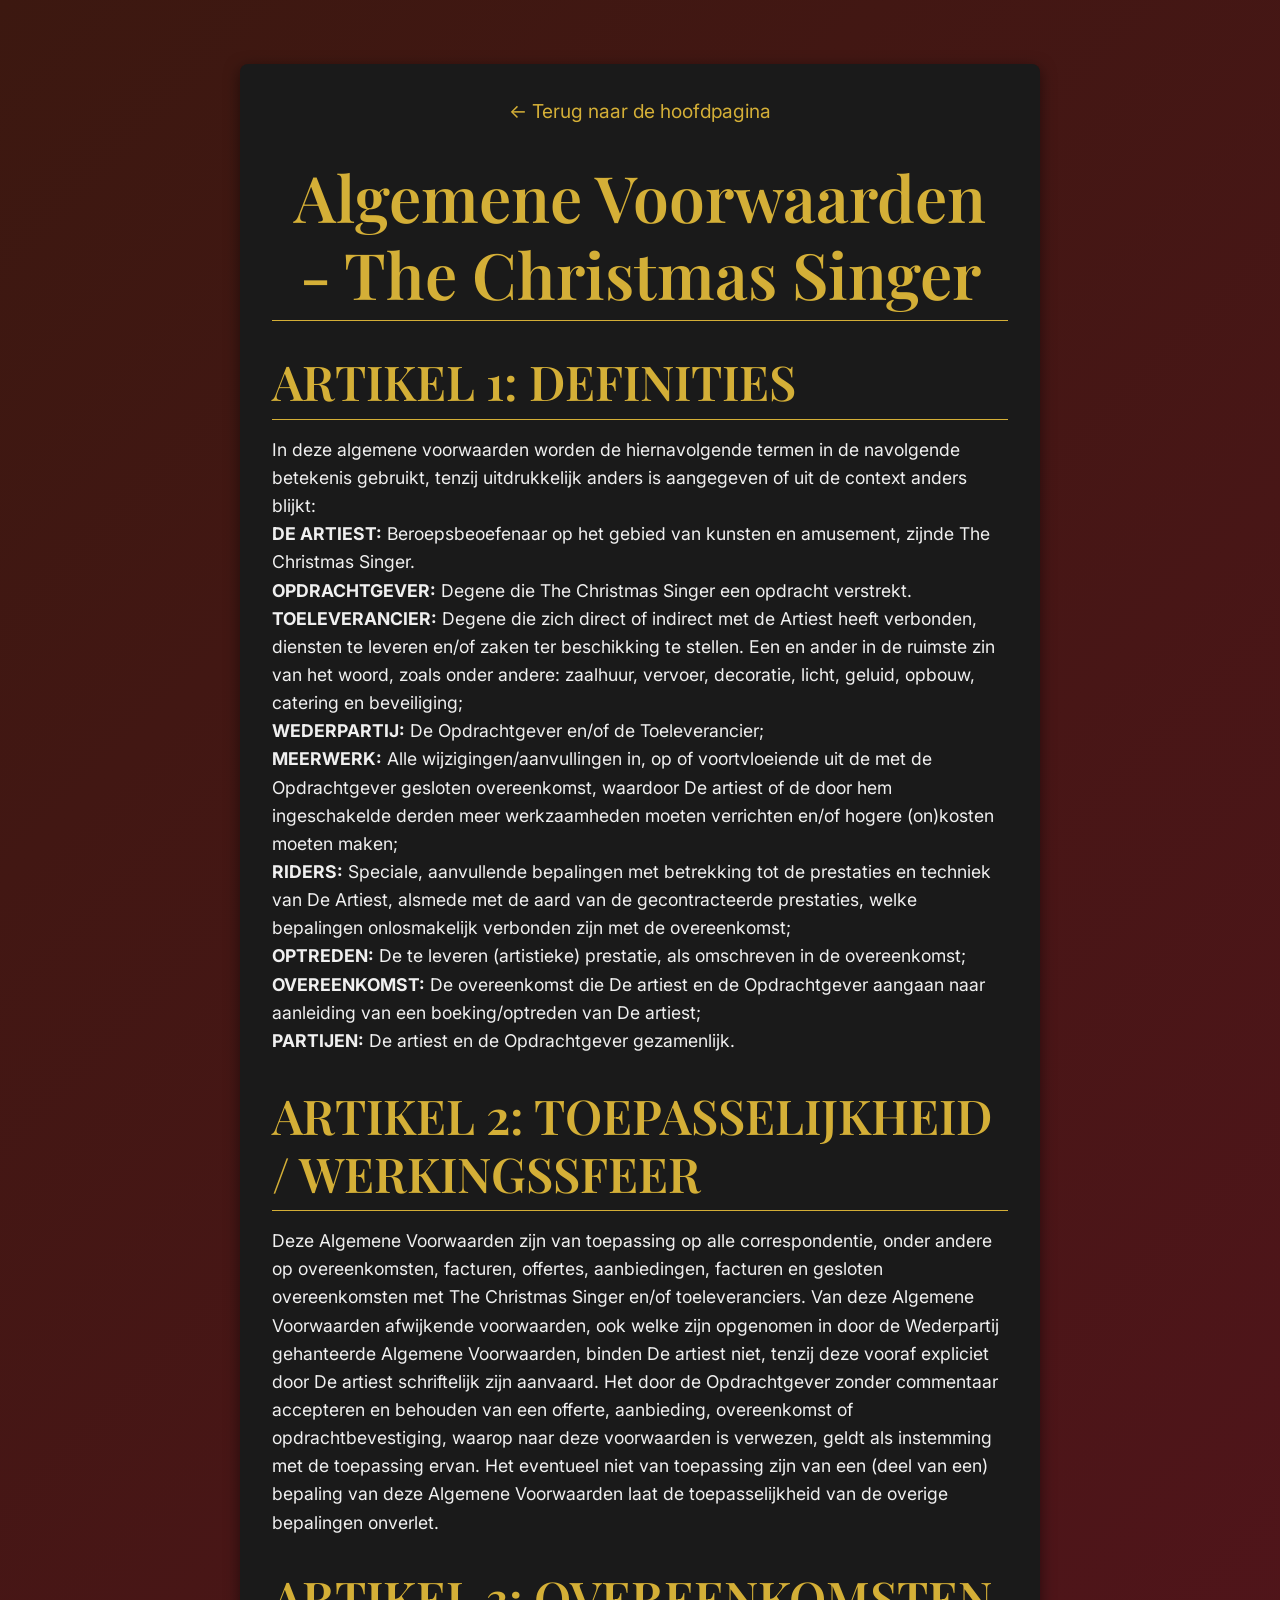
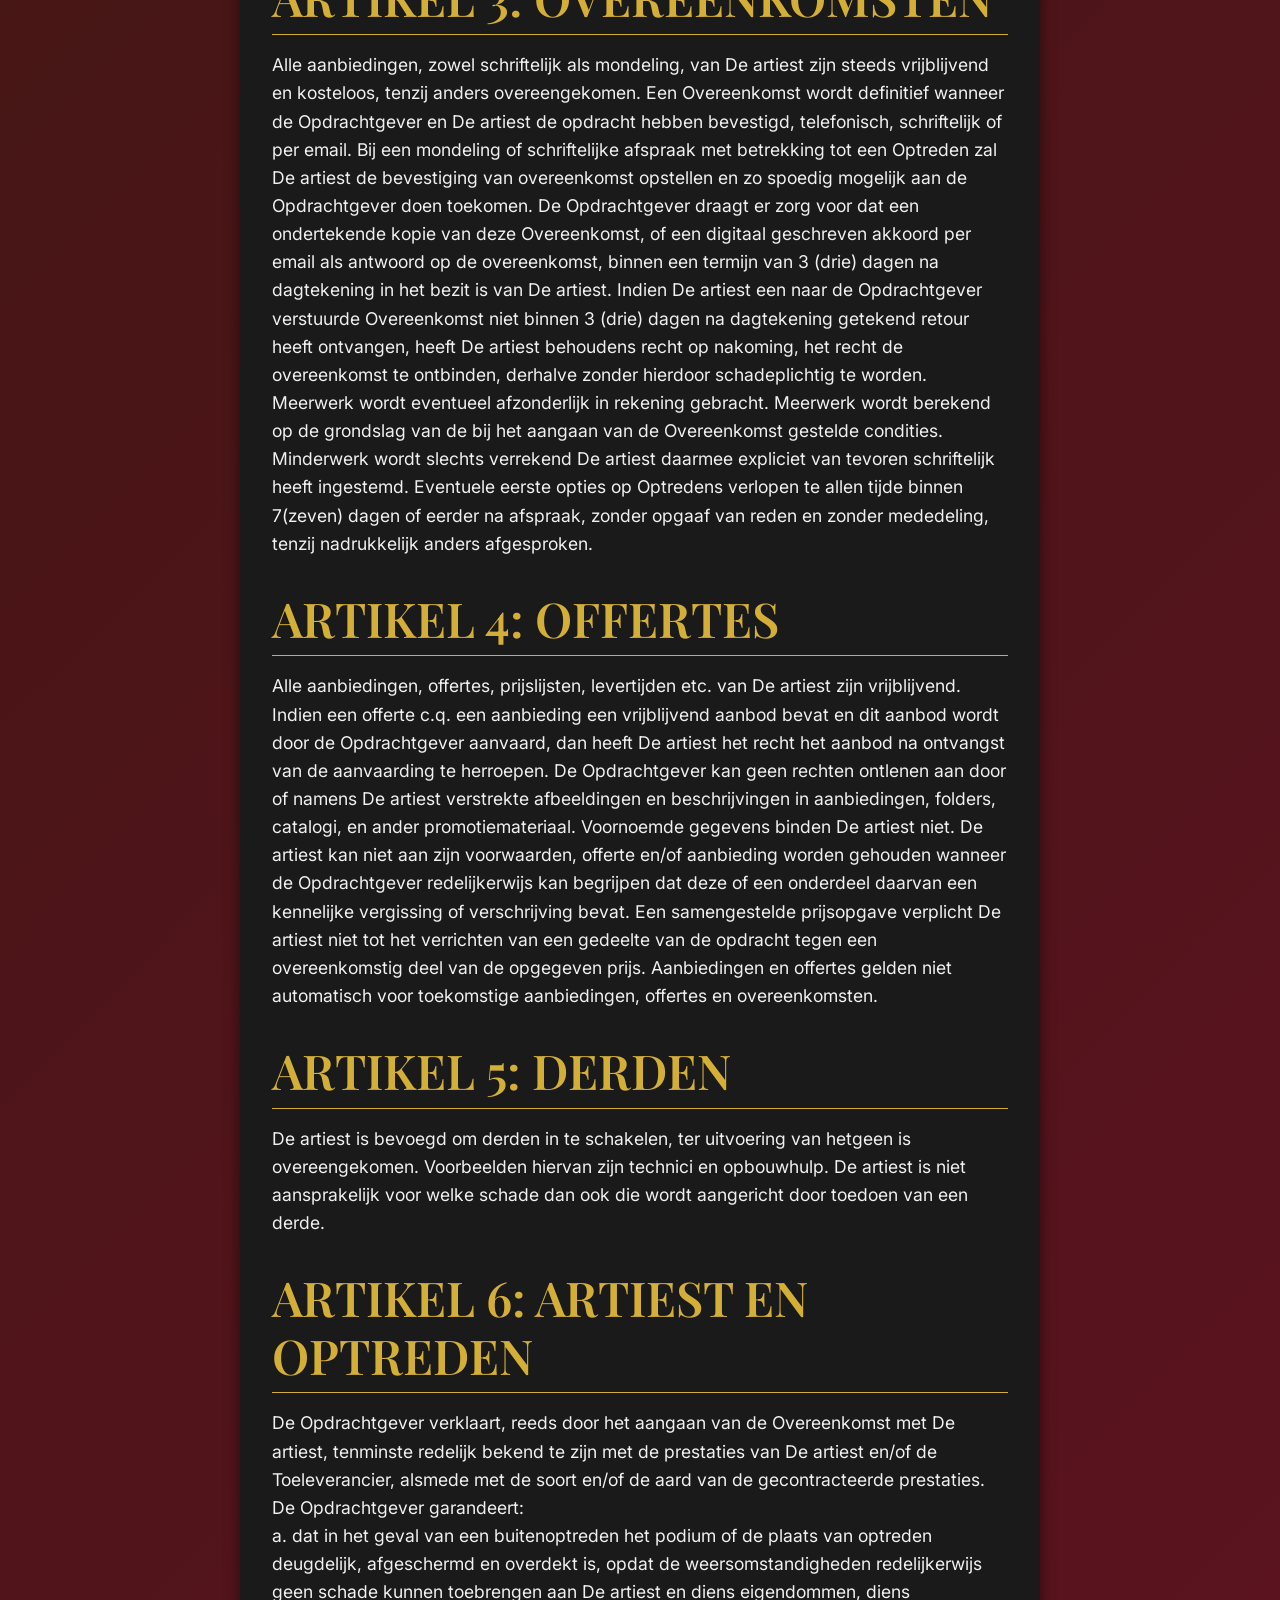
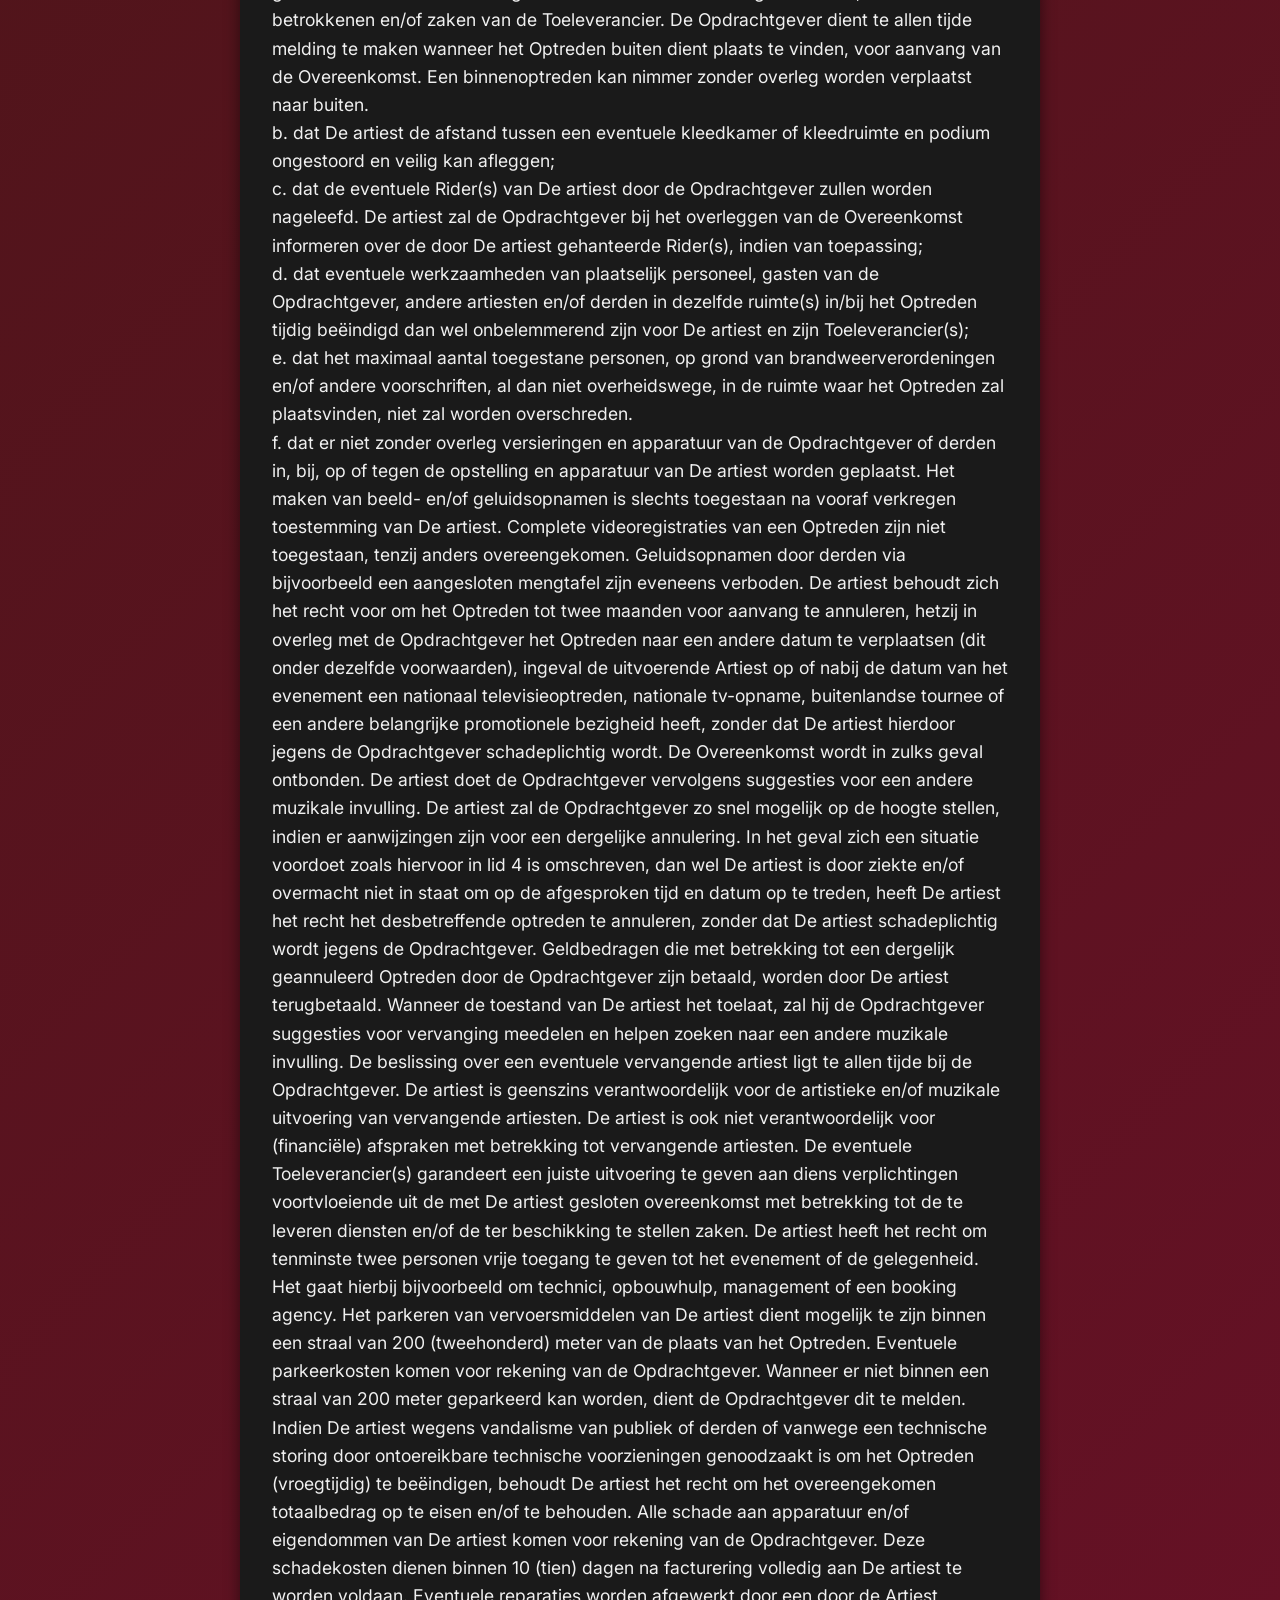
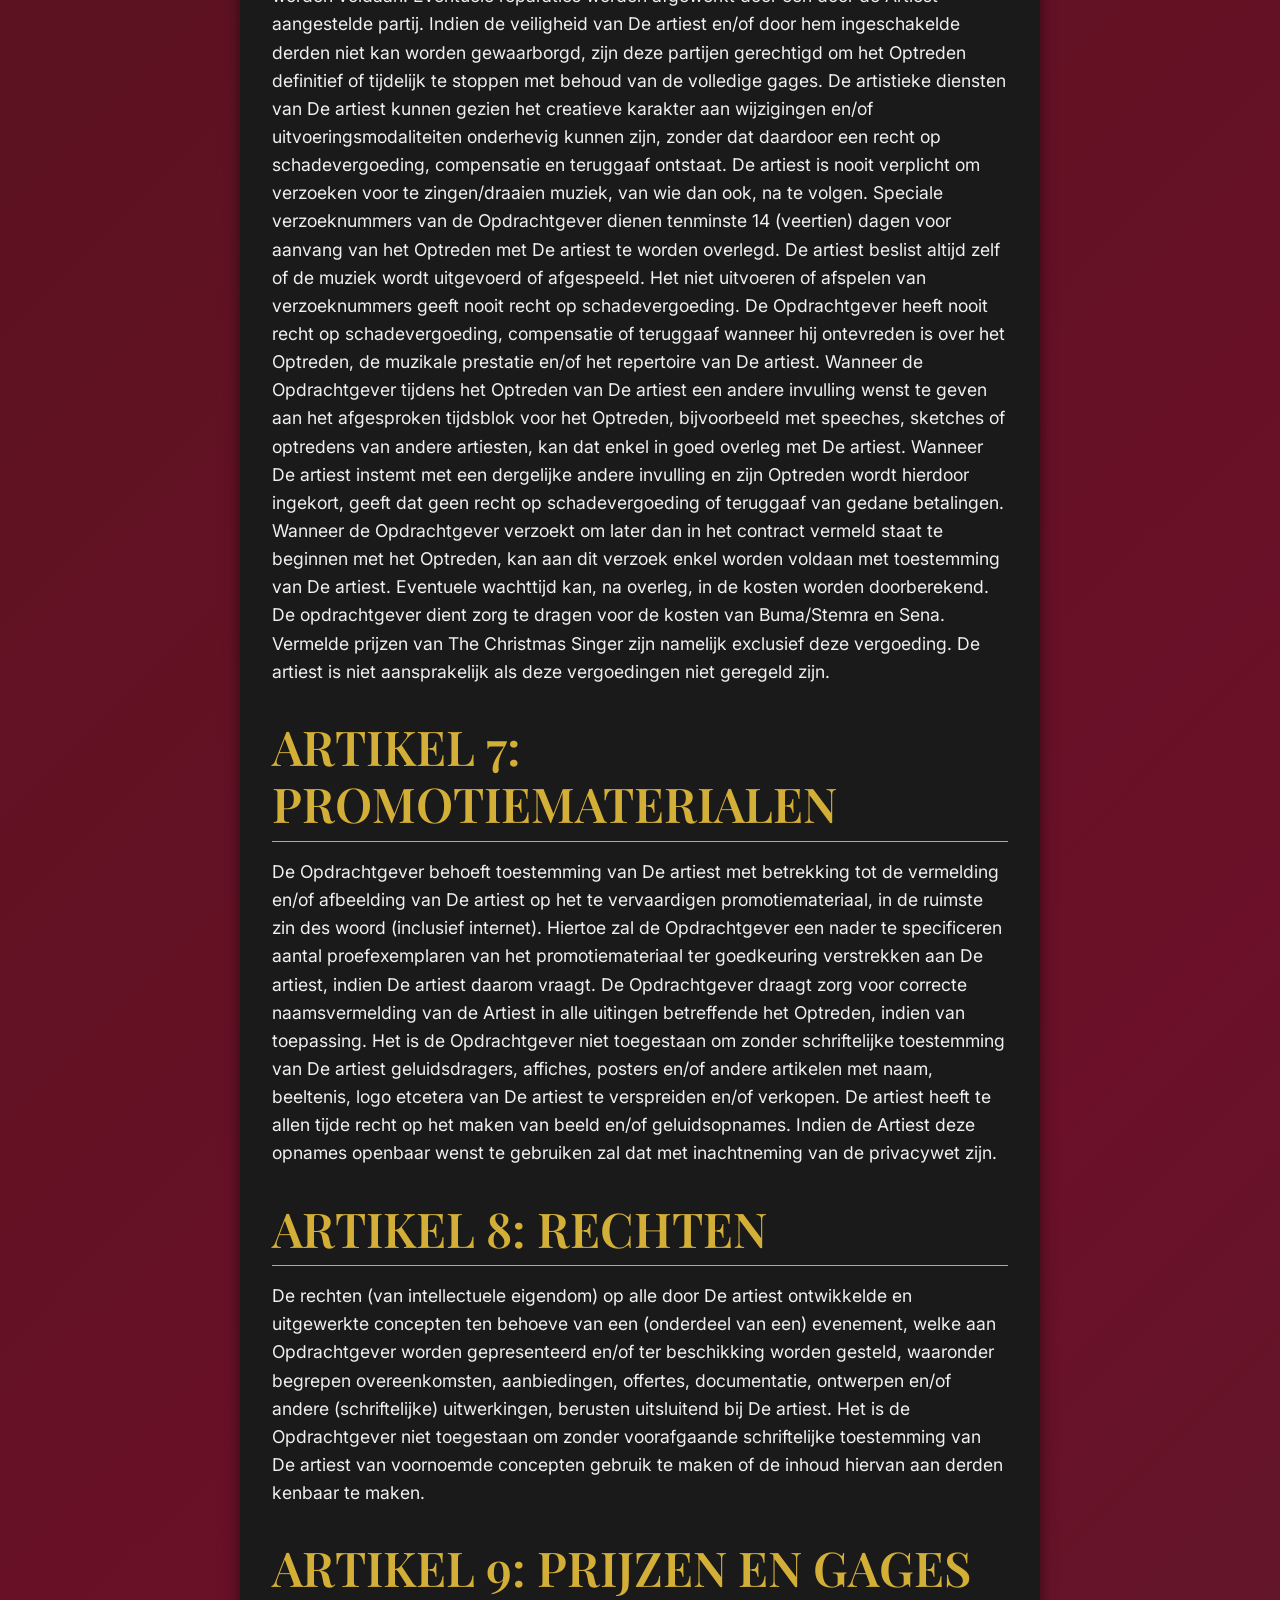
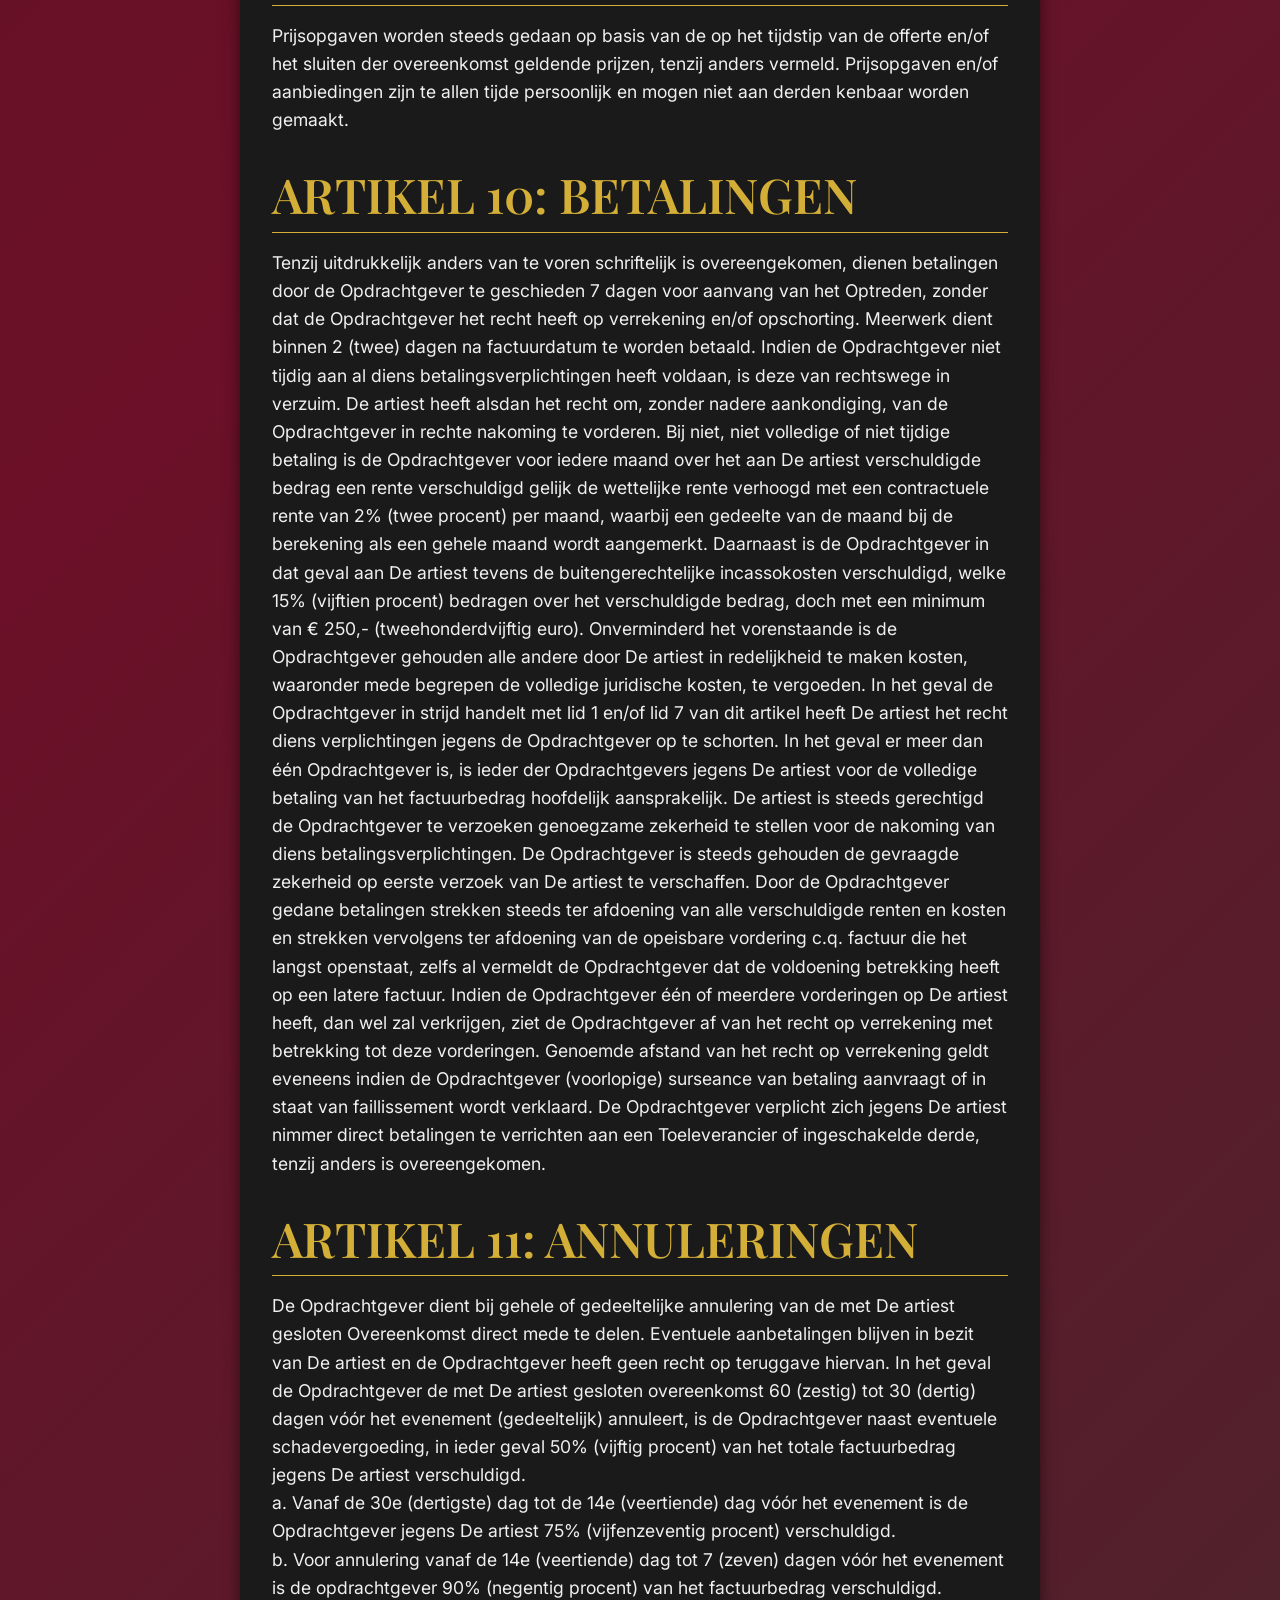
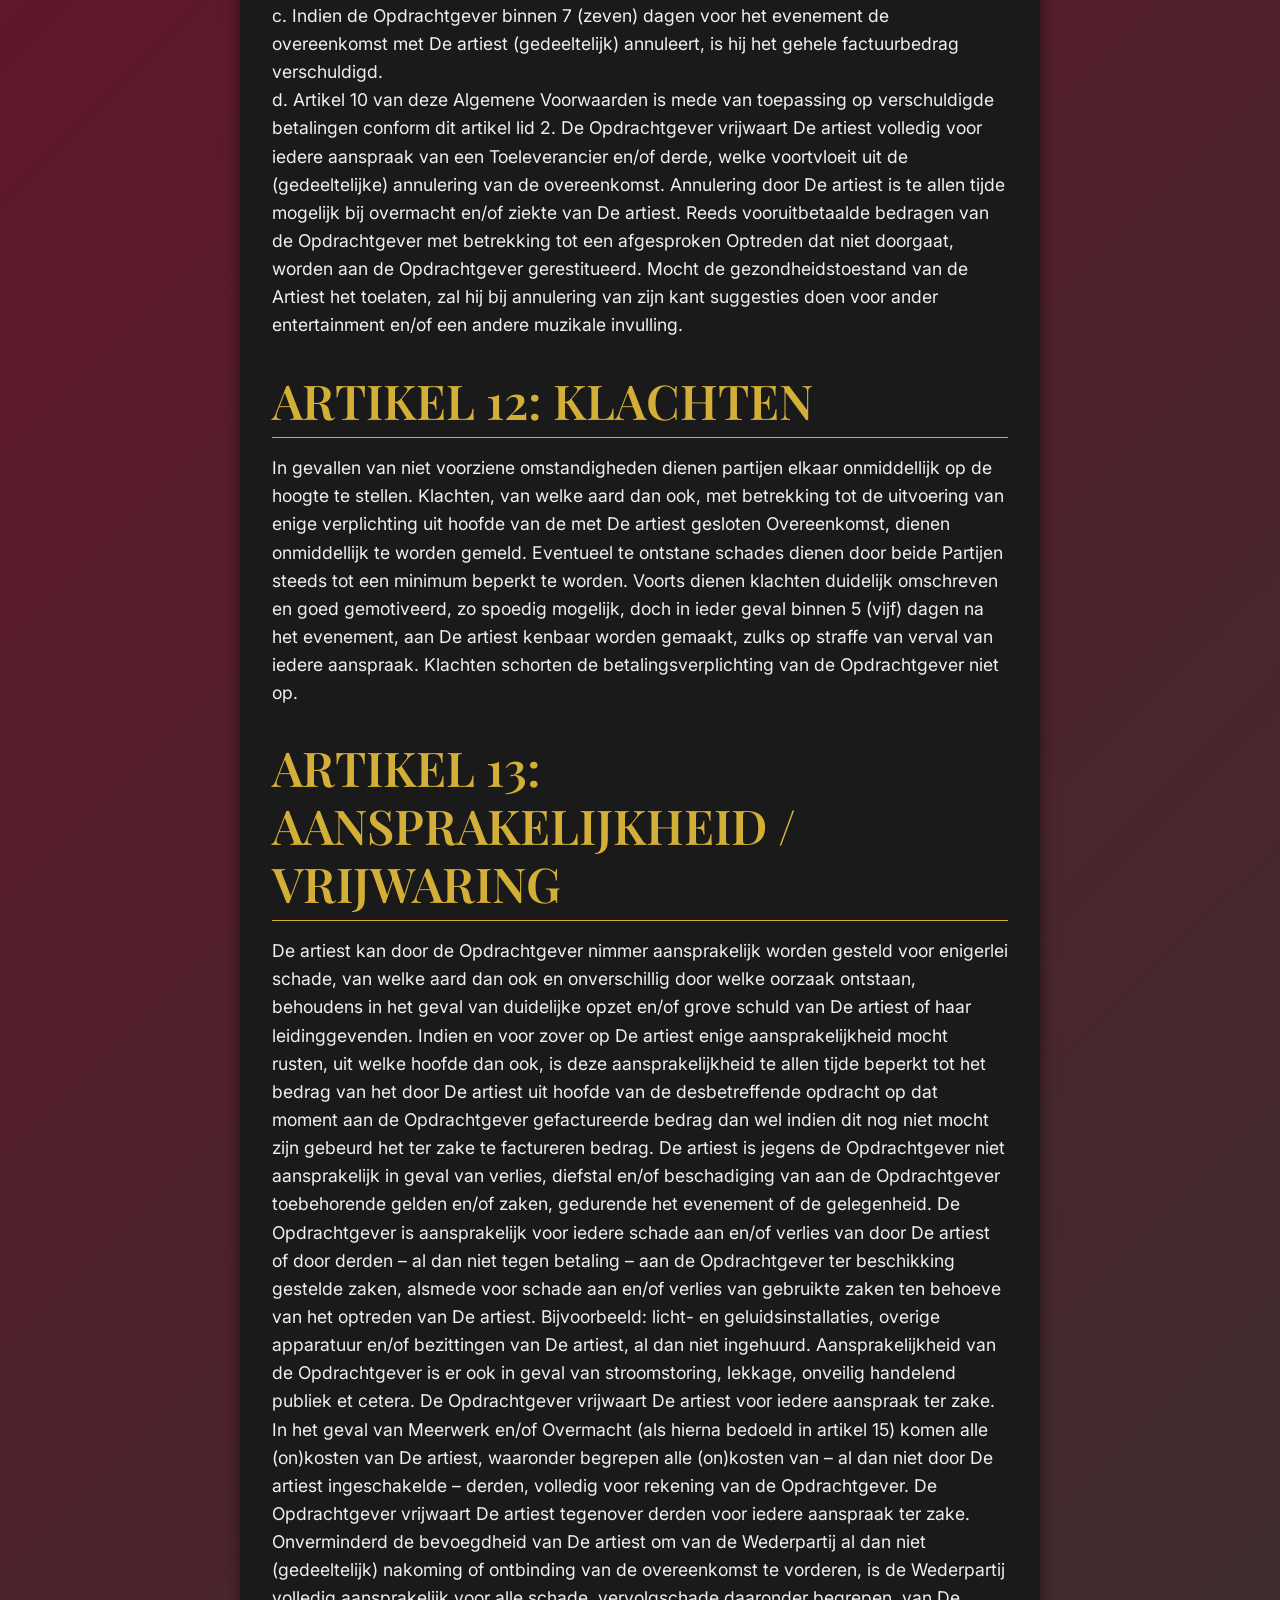
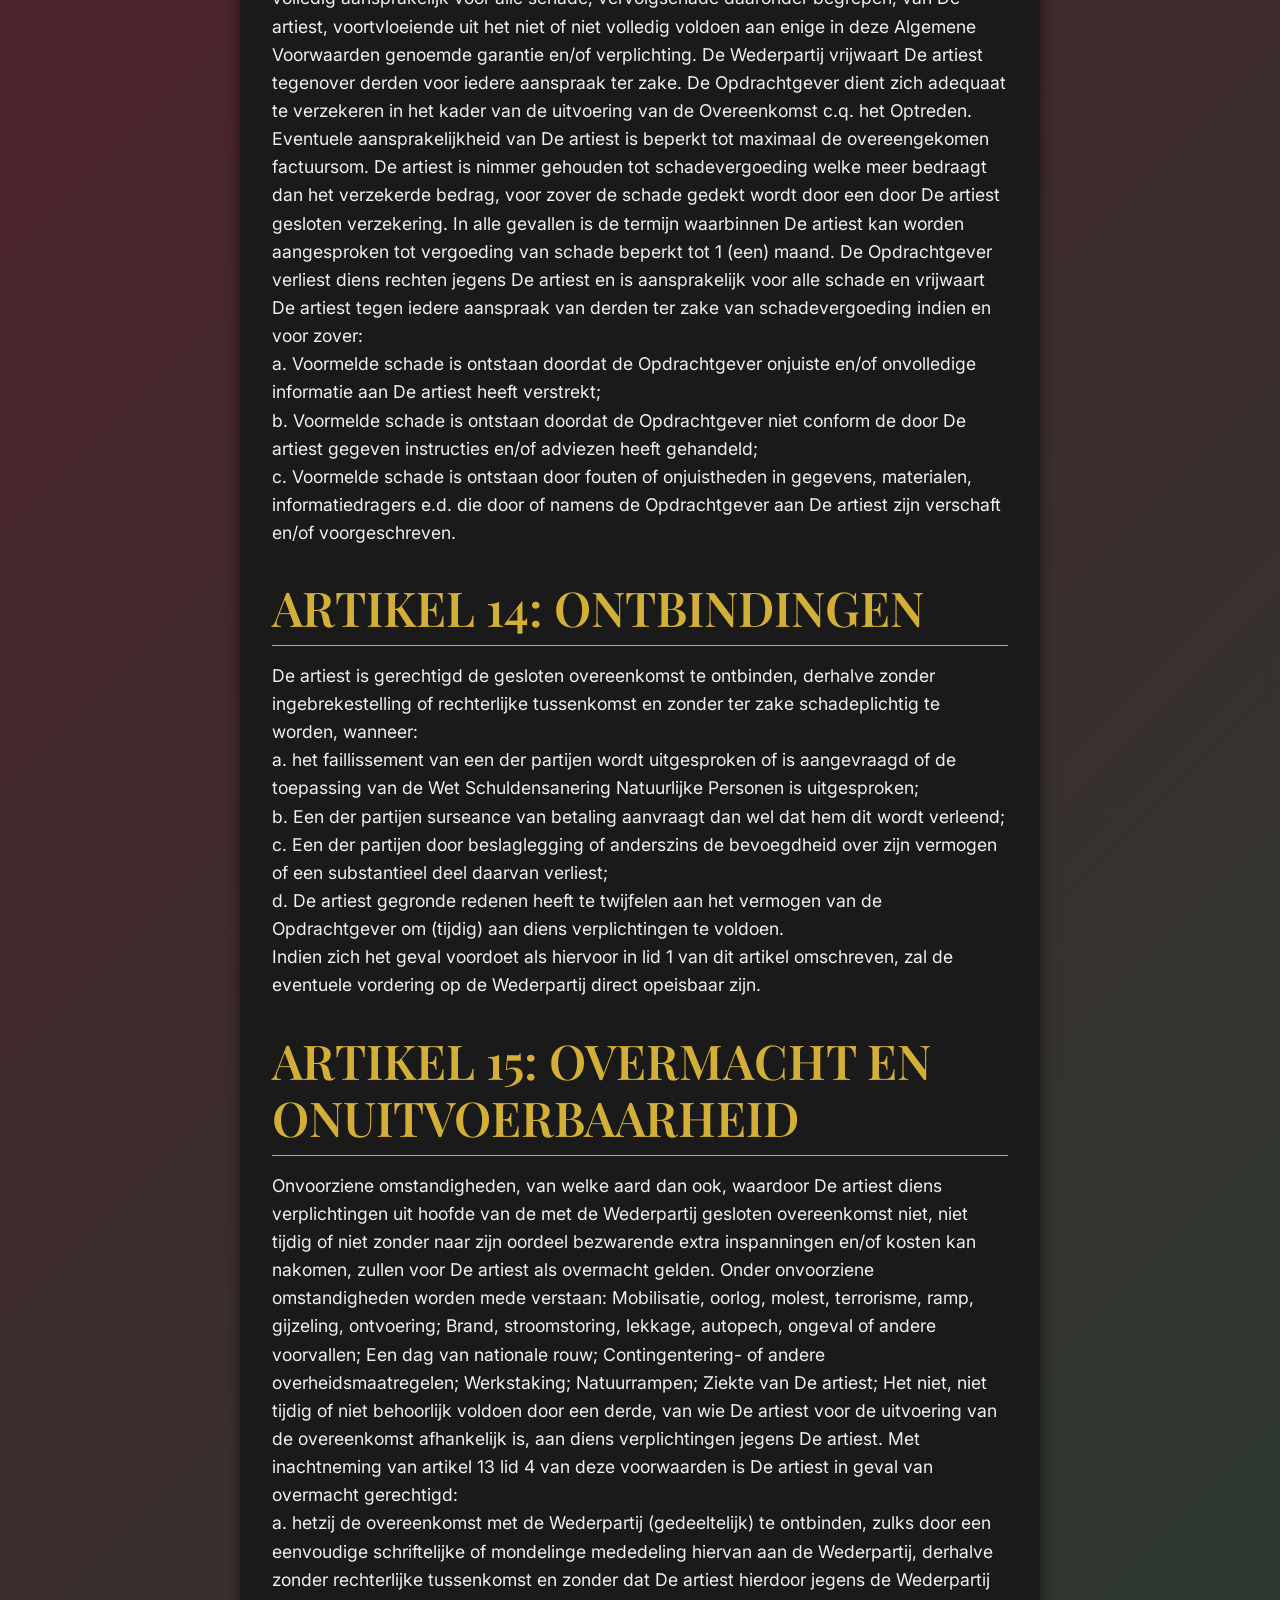
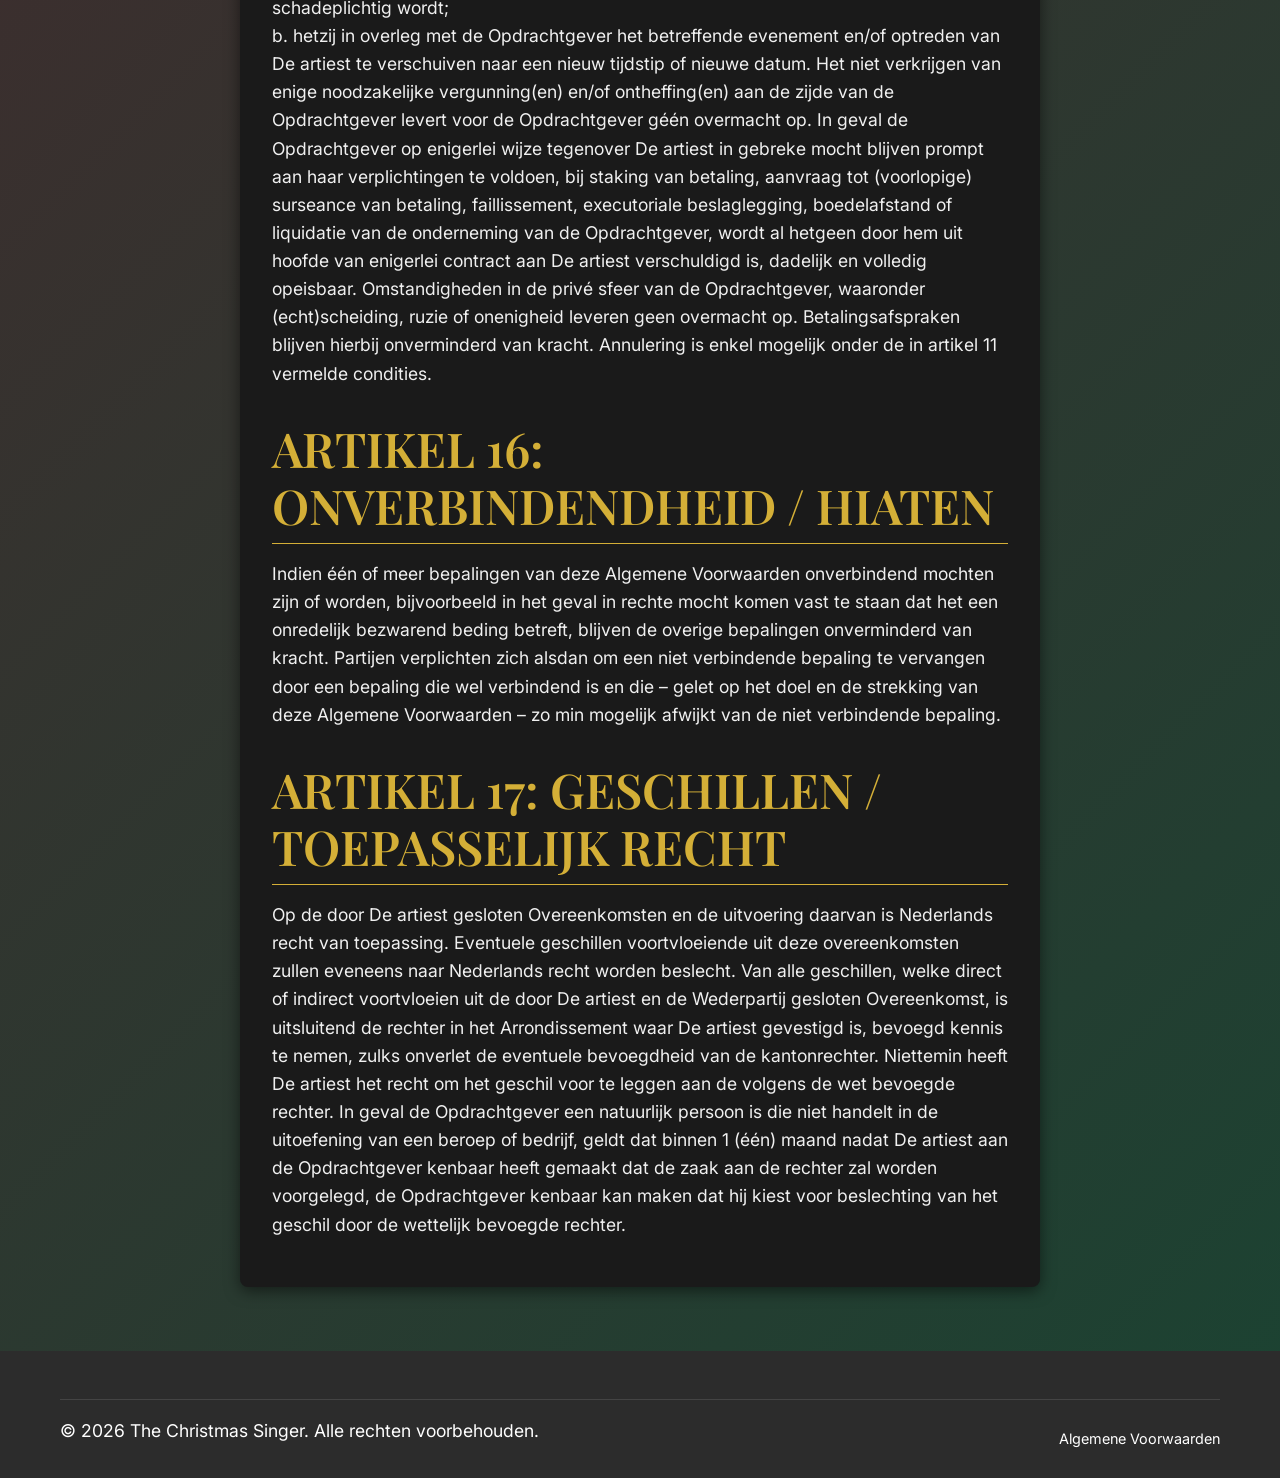
==== commit 29366994: "update 2026" ====
--- a/algemene-voorwaarden.html
+++ b/algemene-voorwaarden.html
@@ -153,7 +153,7 @@
     <footer class="footer">
         <div class="container">
             <div class="footer-bottom">
-              <p>&copy; 2025 The Christmas Singer. Alle rechten voorbehouden.</p>
+              <p>&copy; 2026 The Christmas Singer. Alle rechten voorbehouden.</p>
                 <div class="footer-legal">
                     <a href="algemene-voorwaarden.html">Algemene Voorwaarden</a>
                 </div>
--- a/styles.css
+++ b/styles.css
@@ -3409,4 +3409,371 @@
         padding: 1rem 0;
         page-break-inside: avoid;
     }
-}+}
+
+/* ==============================================
+   FACELIFT 2026 — Nieuwe & bijgewerkte stijlen
+   ============================================== */
+
+/* --- Social Proof Strip --- */
+.social-proof-strip {
+    background: linear-gradient(135deg, var(--chocolate) 0%, var(--burgundy) 100%);
+    border-bottom: 3px solid var(--gold);
+    padding: 1.4rem 0;
+    overflow: hidden;
+}
+
+.social-proof-inner {
+    display: flex;
+    align-items: center;
+    justify-content: space-between;
+    flex-wrap: wrap;
+    gap: 1.2rem;
+}
+
+.social-proof-label {
+    color: var(--gold);
+    font-weight: 700;
+    font-size: 0.9rem;
+    white-space: nowrap;
+    text-transform: uppercase;
+    letter-spacing: 1.5px;
+    flex-shrink: 0;
+}
+
+.social-proof-logos {
+    display: flex;
+    align-items: center;
+    gap: 1.5rem;
+    flex-wrap: wrap;
+}
+
+.social-proof-logos img {
+    max-height: 44px;
+    width: auto;
+    filter: brightness(0) invert(1);
+    opacity: 0.75;
+    transition: opacity 0.25s ease, transform 0.25s ease;
+}
+
+.social-proof-logos a:hover img,
+.social-proof-logos img:hover {
+    opacity: 1;
+    transform: scale(1.06);
+}
+
+.social-proof-stats {
+    display: flex;
+    gap: 2rem;
+    flex-wrap: wrap;
+}
+
+.stat-item {
+    display: flex;
+    flex-direction: column;
+    align-items: center;
+    gap: 2px;
+}
+
+.stat-number {
+    color: var(--gold);
+    font-weight: 700;
+    font-size: 1rem;
+    font-family: var(--font-display);
+    line-height: 1.2;
+}
+
+.stat-label {
+    color: rgba(255, 255, 255, 0.65);
+    font-size: 0.7rem;
+    text-transform: uppercase;
+    letter-spacing: 0.5px;
+}
+
+@media (max-width: 768px) {
+    .social-proof-inner {
+        justify-content: center;
+        text-align: center;
+    }
+    .social-proof-logos {
+        justify-content: center;
+    }
+    .social-proof-stats {
+        justify-content: center;
+        gap: 1.5rem;
+    }
+}
+
+@media (max-width: 480px) {
+    .social-proof-stats {
+        display: none;
+    }
+}
+
+/* --- Foto Galerij — Native Carrousel --- */
+.gallery-intro-text {
+    text-align: center;
+    font-size: 1.05rem;
+    color: #666;
+    max-width: 700px;
+    margin: 0 auto 3rem;
+    line-height: 1.75;
+    font-style: italic;
+}
+
+/* Override ALL eerder gedefinieerde .modern-slideshow en .slide stijlen */
+.modern-slideshow {
+    position: relative !important;
+    width: 100% !important;
+    max-width: 960px !important;
+    margin: 0 auto !important;
+    border-radius: 18px !important;
+    overflow: hidden !important;
+    background: #0d0d0d !important;
+    box-shadow:
+        0 30px 80px rgba(0, 0, 0, 0.3),
+        0 0 0 2px rgba(212, 175, 55, 0.25) !important;
+    border: 2px solid rgba(212, 175, 55, 0.3) !important;
+    aspect-ratio: 16 / 9 !important;
+    max-height: none !important;
+}
+
+.modern-slideshow .slide {
+    position: absolute !important;
+    top: 0 !important;
+    left: 0 !important;
+    width: 100% !important;
+    height: 100% !important;
+    opacity: 0 !important;
+    transition: opacity 0.55s ease !important;
+    transform: none !important;
+    z-index: 1 !important;
+}
+
+.modern-slideshow .slide.active {
+    opacity: 1 !important;
+    transform: none !important;
+    z-index: 2 !important;
+}
+
+.modern-slideshow .slide-background {
+    position: absolute !important;
+    inset: 0 !important;
+    background-size: cover !important;
+    background-position: center !important;
+    filter: blur(28px) brightness(0.35) !important;
+    transform: scale(1.18) !important;
+    z-index: 1 !important;
+}
+
+.modern-slideshow .slide-image {
+    position: absolute !important;
+    inset: 0 !important;
+    z-index: 2 !important;
+    width: 100% !important;
+    height: 100% !important;
+    object-fit: cover !important;
+    display: block !important;
+}
+
+/* Navigatieknoppen */
+.slideshow-prev,
+.slideshow-next {
+    position: absolute !important;
+    top: 50% !important;
+    transform: translateY(-50%) !important;
+    background: rgba(0, 0, 0, 0.55) !important;
+    backdrop-filter: blur(8px) !important;
+    border: 1.5px solid rgba(212, 175, 55, 0.45) !important;
+    color: #fff !important;
+    width: 52px !important;
+    height: 52px !important;
+    border-radius: 50% !important;
+    font-size: 1.5rem !important;
+    font-weight: 700 !important;
+    cursor: pointer !important;
+    z-index: 10 !important;
+    transition: all 0.22s ease !important;
+    display: flex !important;
+    align-items: center !important;
+    justify-content: center !important;
+    line-height: 1 !important;
+}
+
+.slideshow-prev { left: 16px !important; }
+.slideshow-next { right: 16px !important; }
+
+.slideshow-prev:hover,
+.slideshow-next:hover {
+    background: rgba(212, 175, 55, 0.9) !important;
+    color: var(--chocolate) !important;
+    transform: translateY(-50%) scale(1.1) !important;
+    border-color: var(--gold) !important;
+}
+
+/* Teller */
+.modern-slideshow .slideshow-counter {
+    position: absolute !important;
+    top: 14px !important;
+    right: 14px !important;
+    background: rgba(0, 0, 0, 0.65) !important;
+    backdrop-filter: blur(6px) !important;
+    color: #fff !important;
+    padding: 5px 13px !important;
+    border-radius: 20px !important;
+    font-size: 0.82rem !important;
+    font-weight: 600 !important;
+    z-index: 10 !important;
+    border: 1px solid rgba(212, 175, 55, 0.3) !important;
+    bottom: auto !important;
+    left: auto !important;
+    transform: none !important;
+}
+
+/* Puntjes */
+.carousel-dots {
+    position: absolute;
+    bottom: 14px;
+    left: 50%;
+    transform: translateX(-50%);
+    display: flex;
+    gap: 8px;
+    z-index: 10;
+}
+
+.modern-slideshow .indicator {
+    width: 10px !important;
+    height: 10px !important;
+    border-radius: 50% !important;
+    background: rgba(255, 255, 255, 0.35) !important;
+    border: none !important;
+    padding: 0 !important;
+    cursor: pointer !important;
+    transition: all 0.22s ease !important;
+    display: inline-block !important;
+    min-width: 0 !important;
+    box-shadow: none !important;
+}
+
+.modern-slideshow .indicator.active {
+    background: var(--gold) !important;
+    transform: scale(1.35) !important;
+}
+
+.modern-slideshow .indicator:hover {
+    background: rgba(255, 255, 255, 0.7) !important;
+}
+
+.slideshow-section .slides-caption {
+    text-align: center;
+    margin-top: 1.5rem;
+    font-size: 0.92rem;
+    color: #888;
+    font-style: italic;
+    line-height: 1.6;
+}
+
+/* Mobiel carrousel */
+@media (max-width: 768px) {
+    .modern-slideshow {
+        aspect-ratio: 4 / 3 !important;
+        border-radius: 12px !important;
+    }
+    .slideshow-prev,
+    .slideshow-next {
+        width: 42px !important;
+        height: 42px !important;
+        font-size: 1.3rem !important;
+    }
+    .slideshow-prev { left: 10px !important; }
+    .slideshow-next { right: 10px !important; }
+}
+
+@media (max-width: 480px) {
+    .modern-slideshow {
+        aspect-ratio: 3 / 2 !important;
+    }
+    .slideshow-prev,
+    .slideshow-next {
+        width: 36px !important;
+        height: 36px !important;
+        font-size: 1.1rem !important;
+    }
+}
+
+/* --- Facelift: Verfijnd wit-/luchtruimte --- */
+
+/* Sectie padding verhogen */
+.packages { padding: 7rem 0 !important; }
+.about { padding: 7rem 0 !important; }
+.luxury-repertoire { padding: 7rem 0 !important; }
+.inclusive { padding: 7rem 0 !important; }
+.agenda2 { padding: 7rem 0 !important; }
+.testimonials { padding: 6rem 0 !important; }
+.contact { padding: 7rem 0 !important; }
+.slideshow-section { padding: 6rem 0 !important; }
+
+/* Verbeterde pakket-cards met gouden randgloed */
+.package-card:hover {
+    transform: translateY(-12px) !important;
+    box-shadow:
+        0 22px 55px rgba(60, 24, 16, 0.22),
+        0 0 0 2px rgba(212, 175, 55, 0.3) !important;
+}
+
+.package-popular:hover {
+    transform: scale(1.05) translateY(-10px) !important;
+}
+
+/* Section headers: meer lucht */
+.section-header {
+    margin-bottom: 5rem !important;
+}
+
+/* Hero op kleine schermen */
+@media (max-width: 480px) {
+    .hero {
+        padding-top: 80px !important;
+        min-height: 70vh !important;
+    }
+    .hero-image { display: none; }
+}
+
+/* About-foto: consistente verhouding */
+.about-image img {
+    height: auto !important;
+    max-height: 520px !important;
+    width: 100% !important;
+    object-fit: cover !important;
+}
+
+/* Inclusive foto fix */
+.inclusive-image-frame img {
+    width: 100% !important;
+    height: auto !important;
+    max-height: 500px !important;
+    object-fit: cover !important;
+}
+
+/* WhatsApp knop met label op desktop */
+@media (min-width: 769px) {
+    .whatsapp-float {
+        width: auto !important;
+        padding: 0 1.2rem;
+        border-radius: 30px !important;
+        gap: 0.5rem;
+        font-size: 1rem !important;
+    }
+    .whatsapp-float::after {
+        content: 'WhatsApp';
+        font-size: 0.85rem;
+        font-weight: 600;
+        color: #fff;
+    }
+}
+
+/* Scrollbar verfijning (webkit) */
+::-webkit-scrollbar { width: 8px; }
+::-webkit-scrollbar-track { background: #f5f5f5; }
+::-webkit-scrollbar-thumb { background: var(--burgundy); border-radius: 4px; }
+::-webkit-scrollbar-thumb:hover { background: var(--gold-dark); }
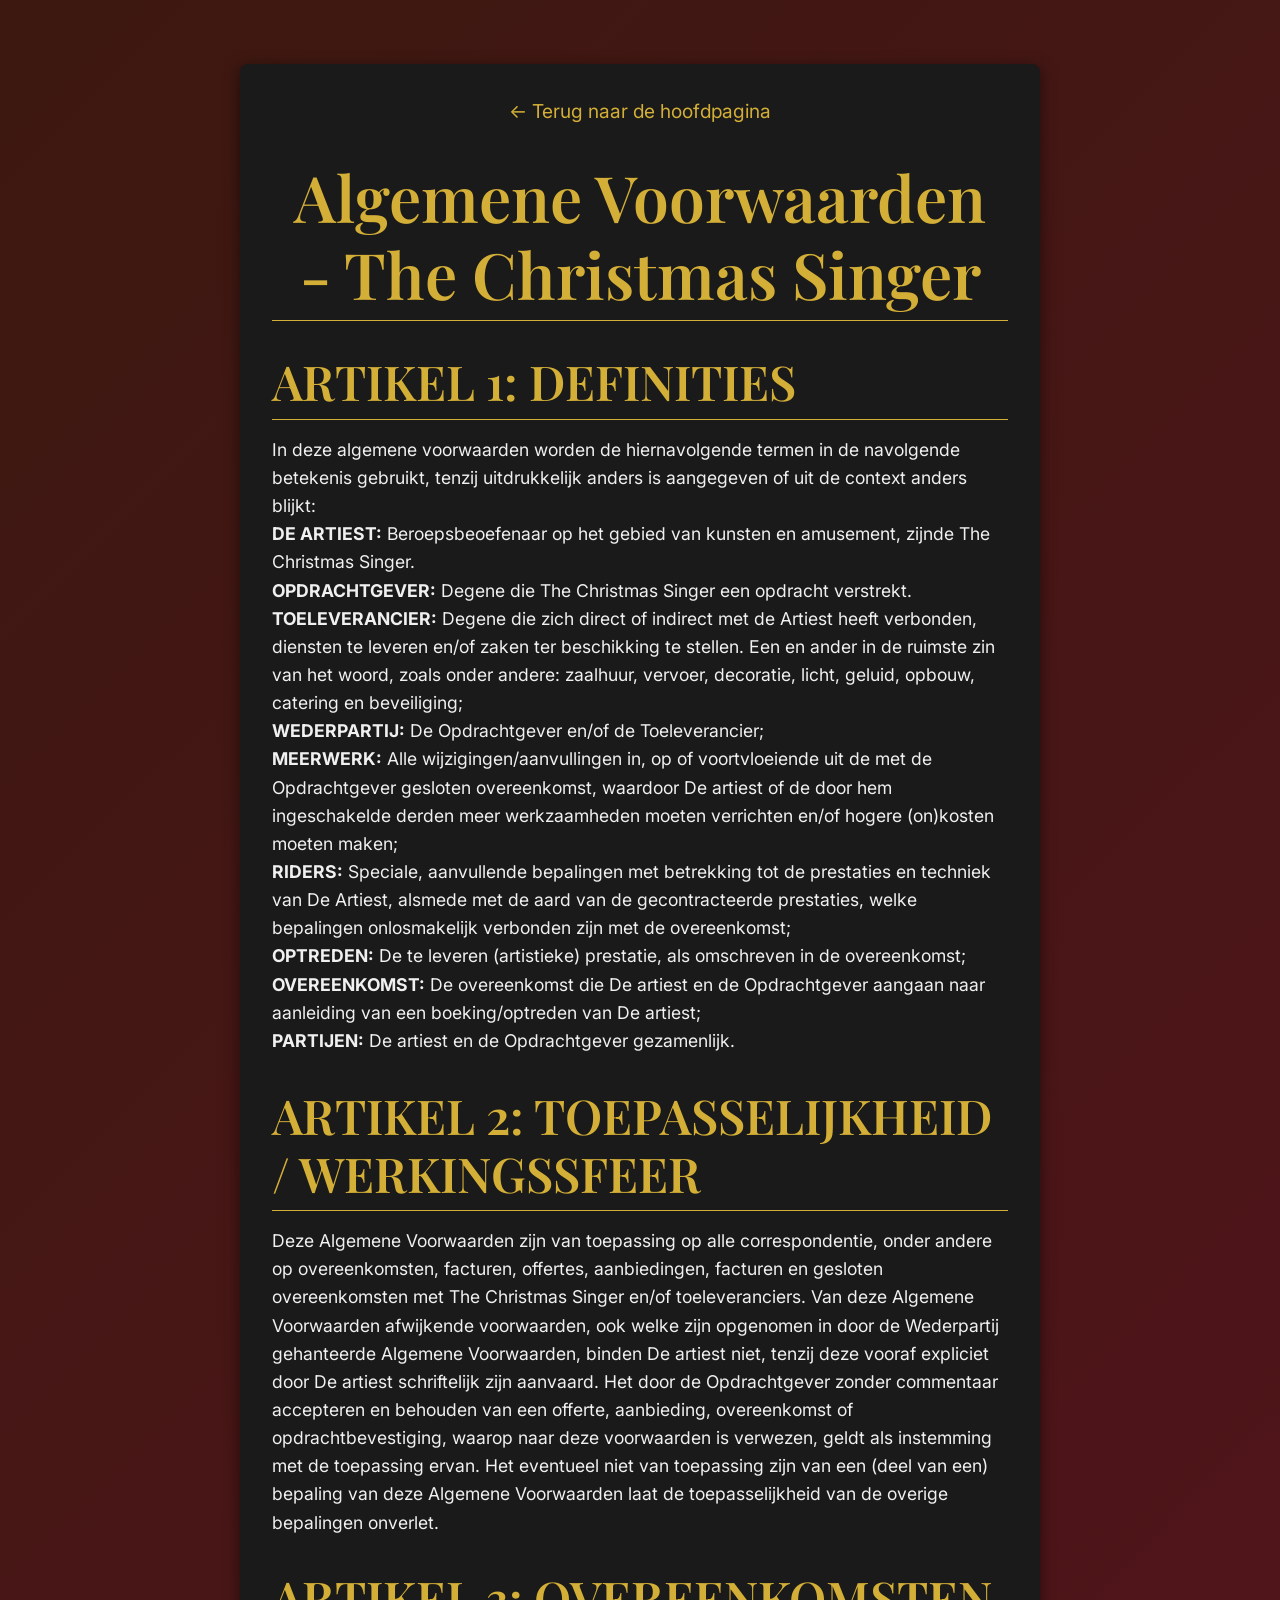
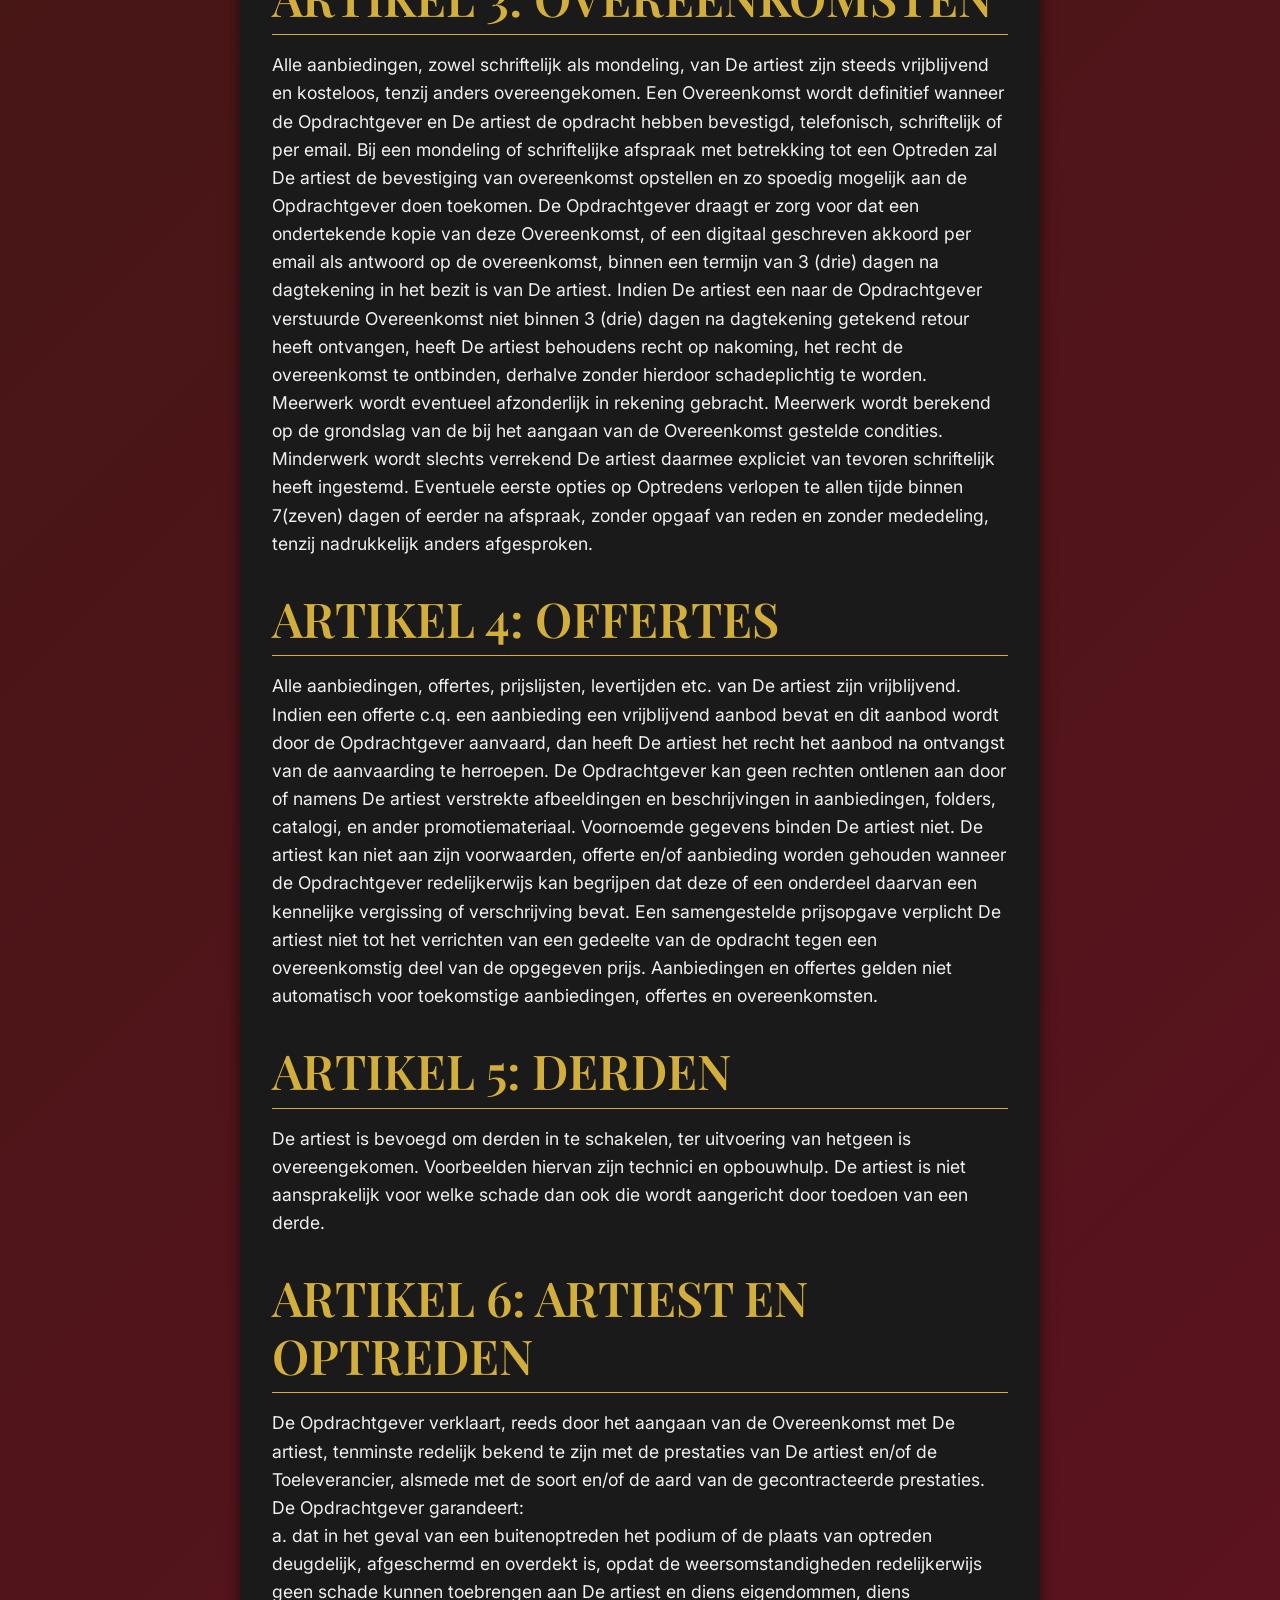
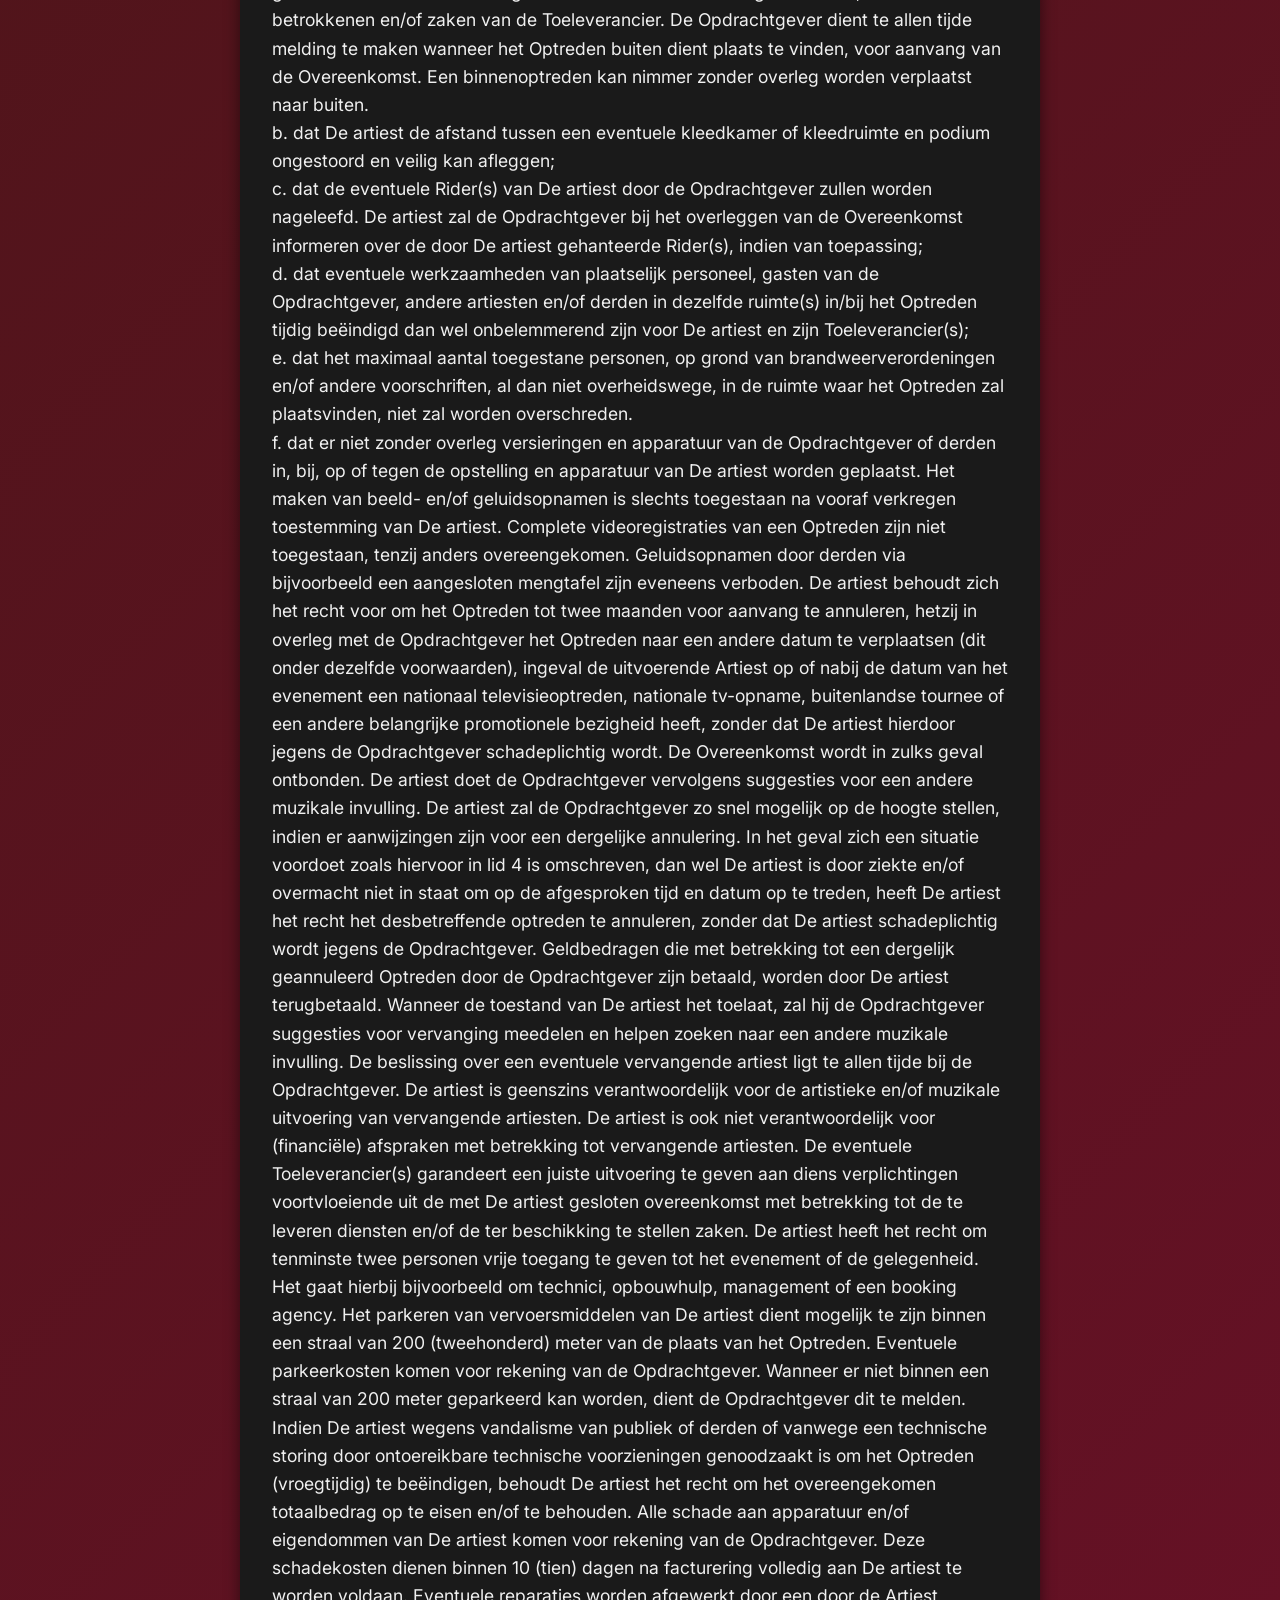
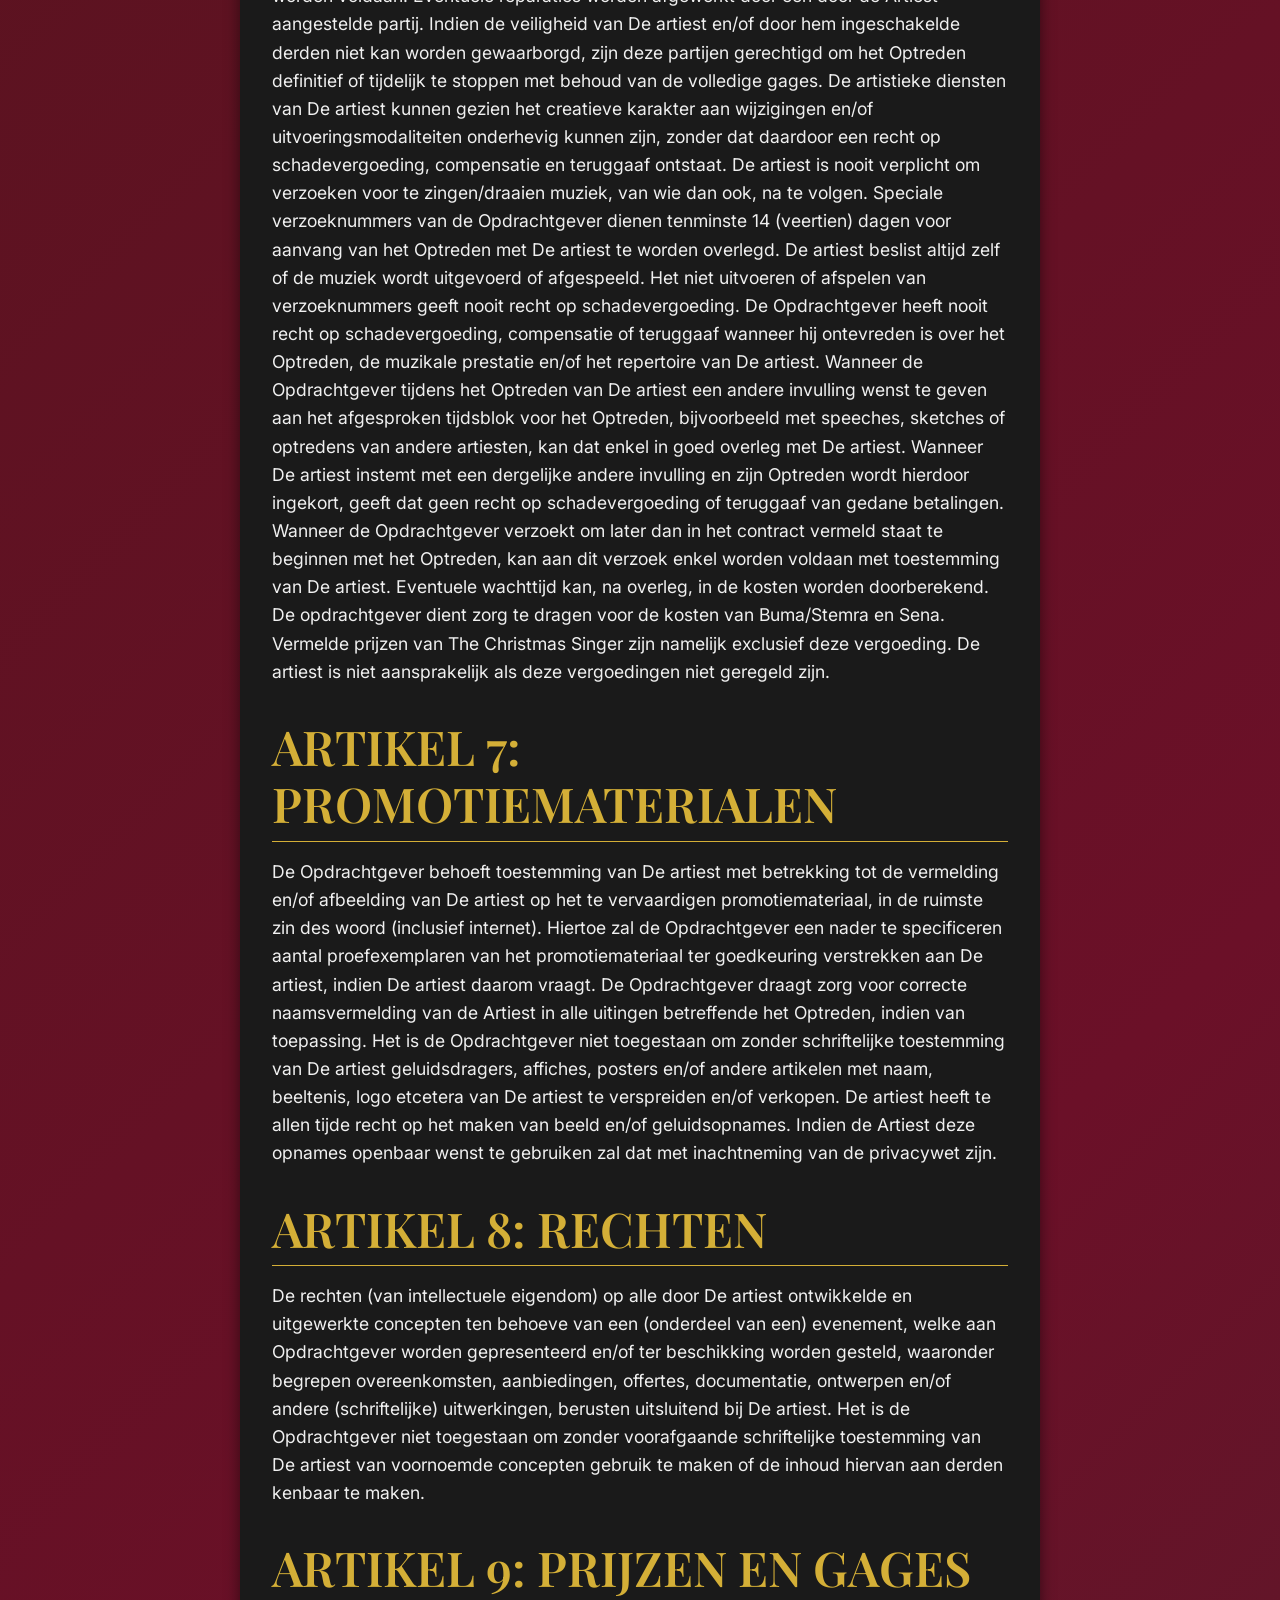
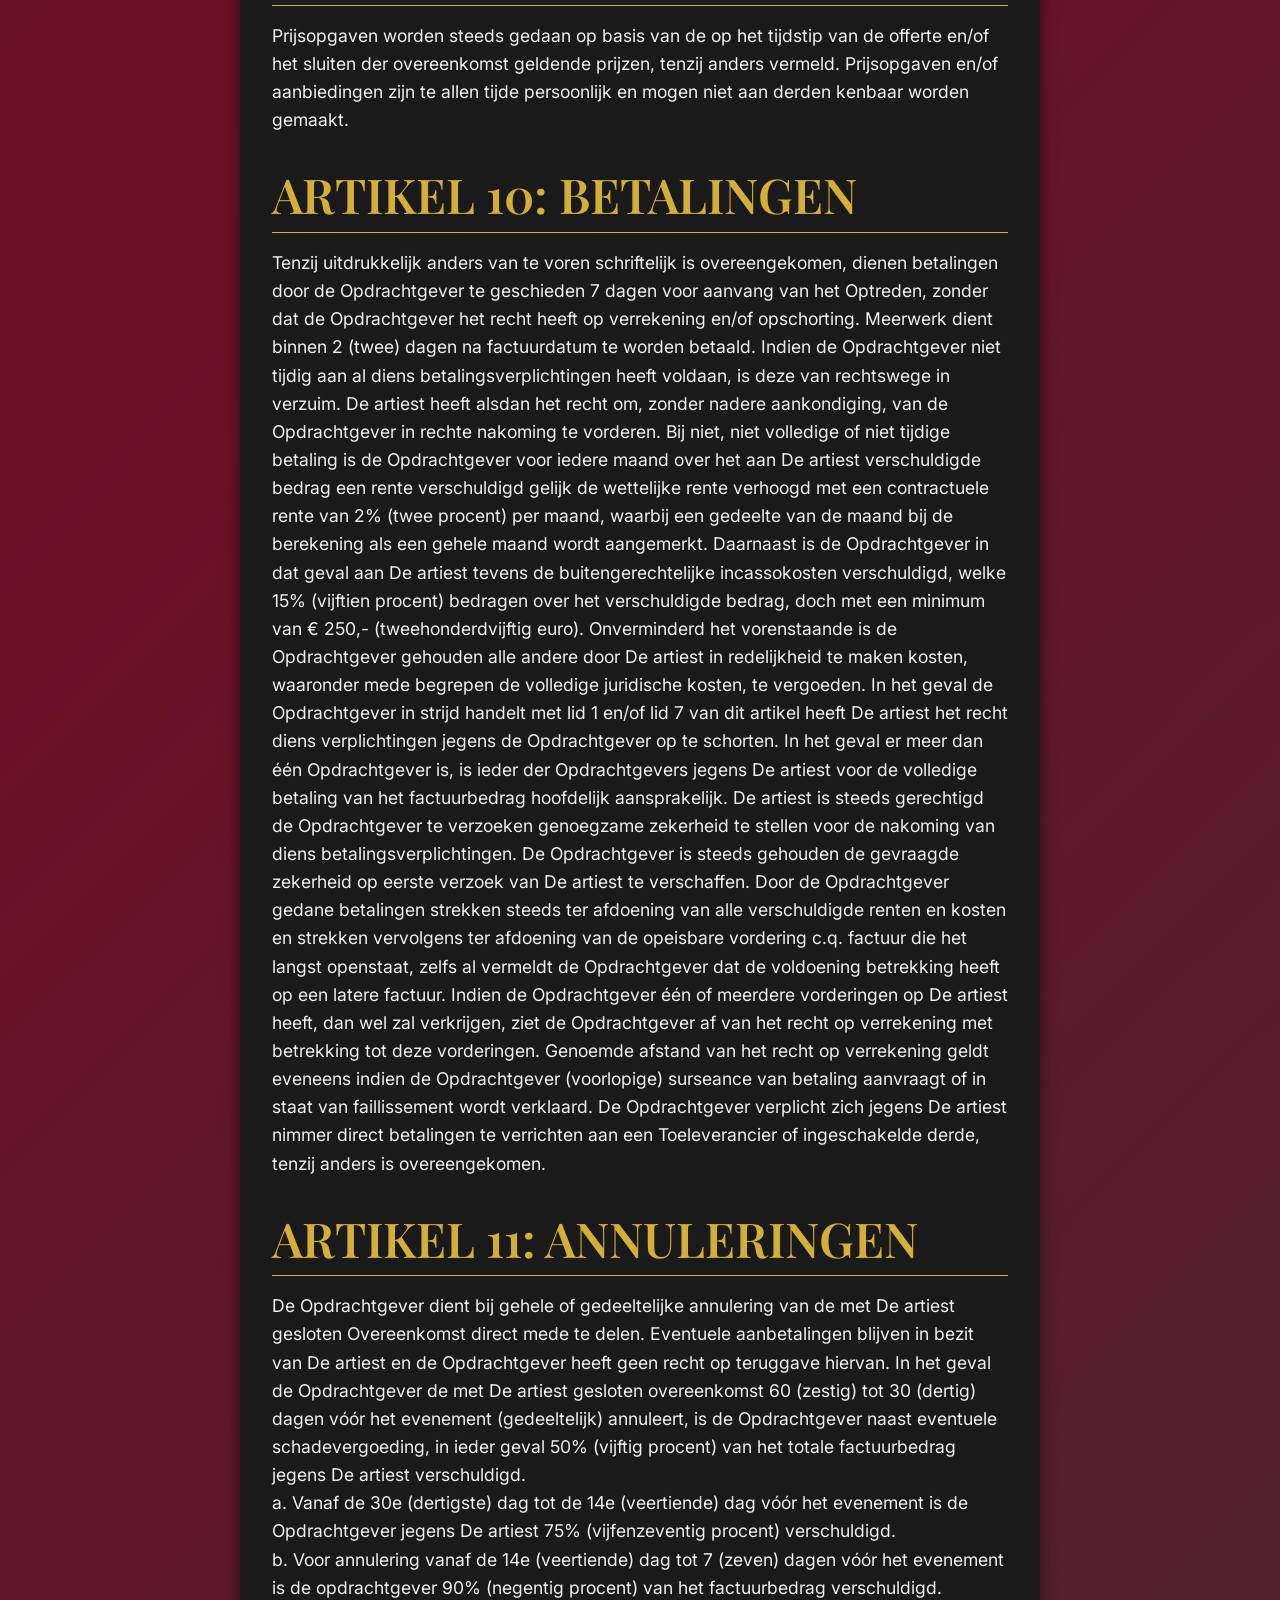
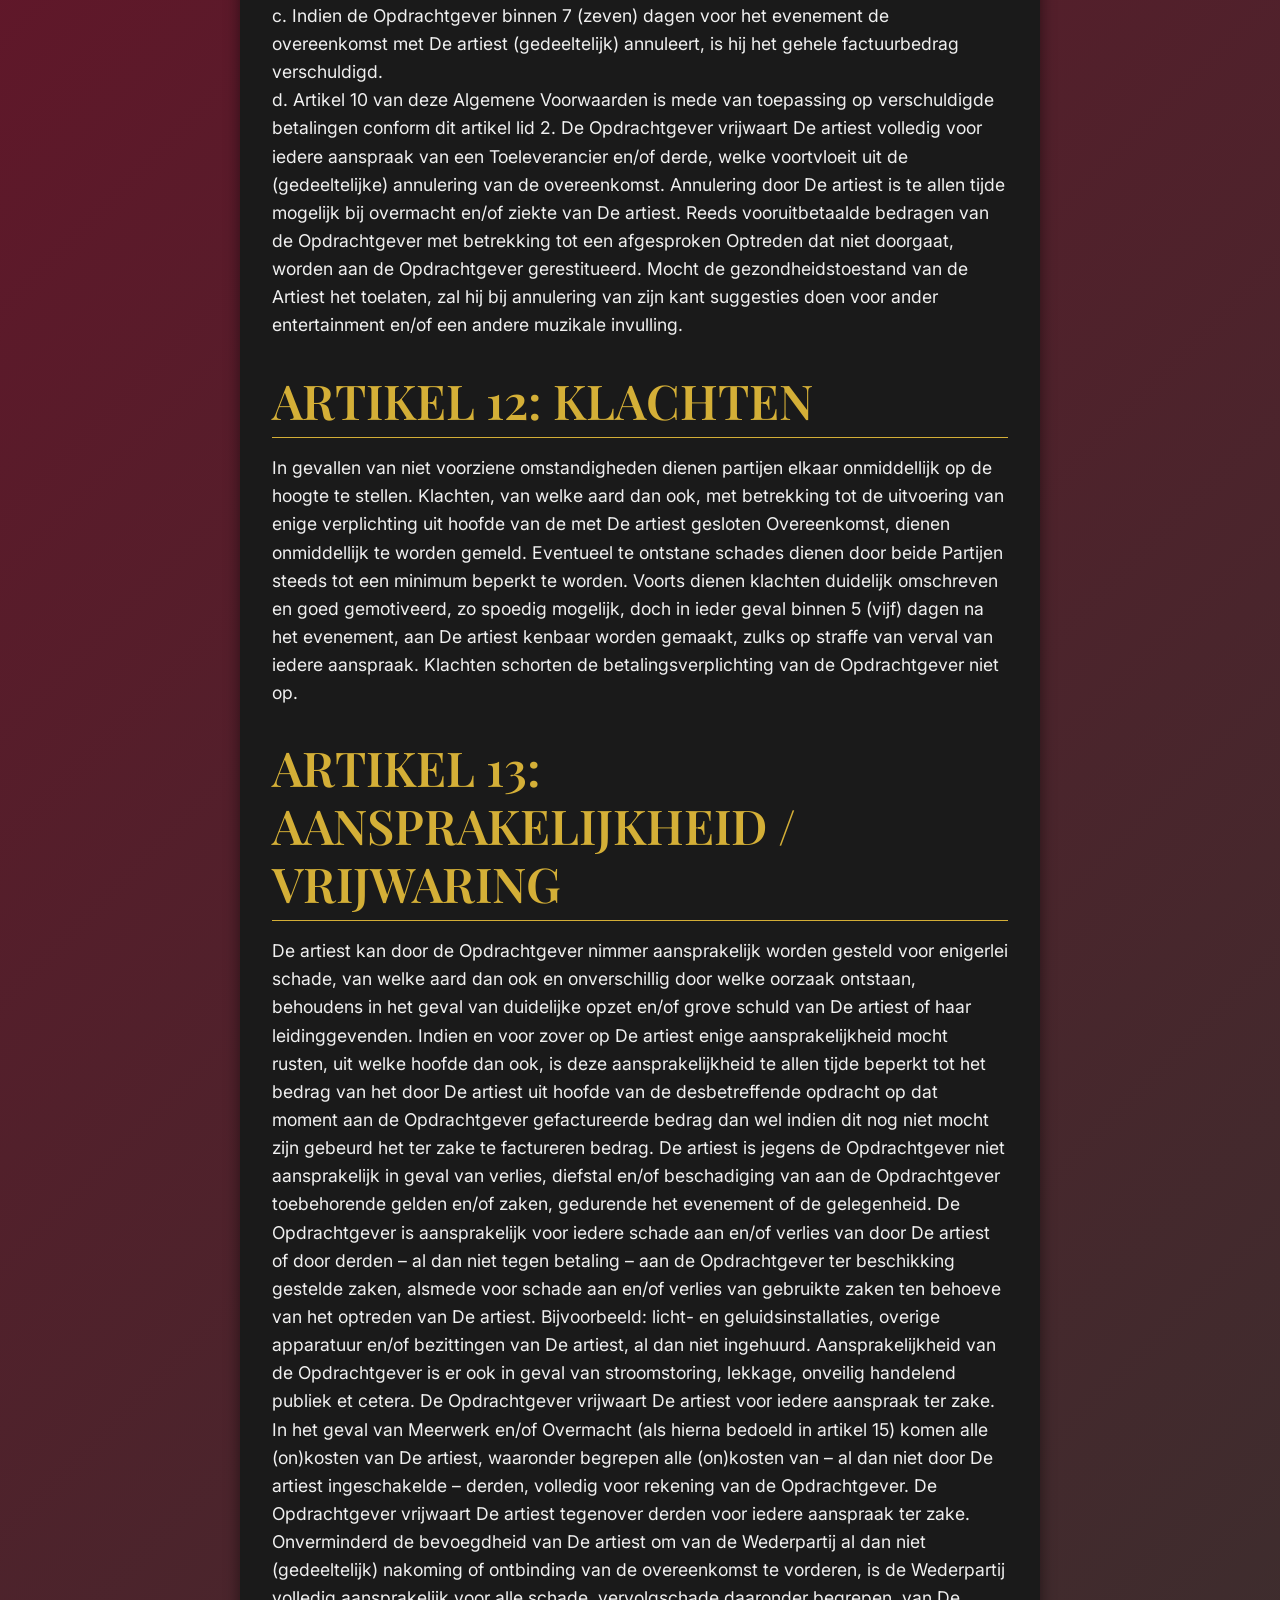
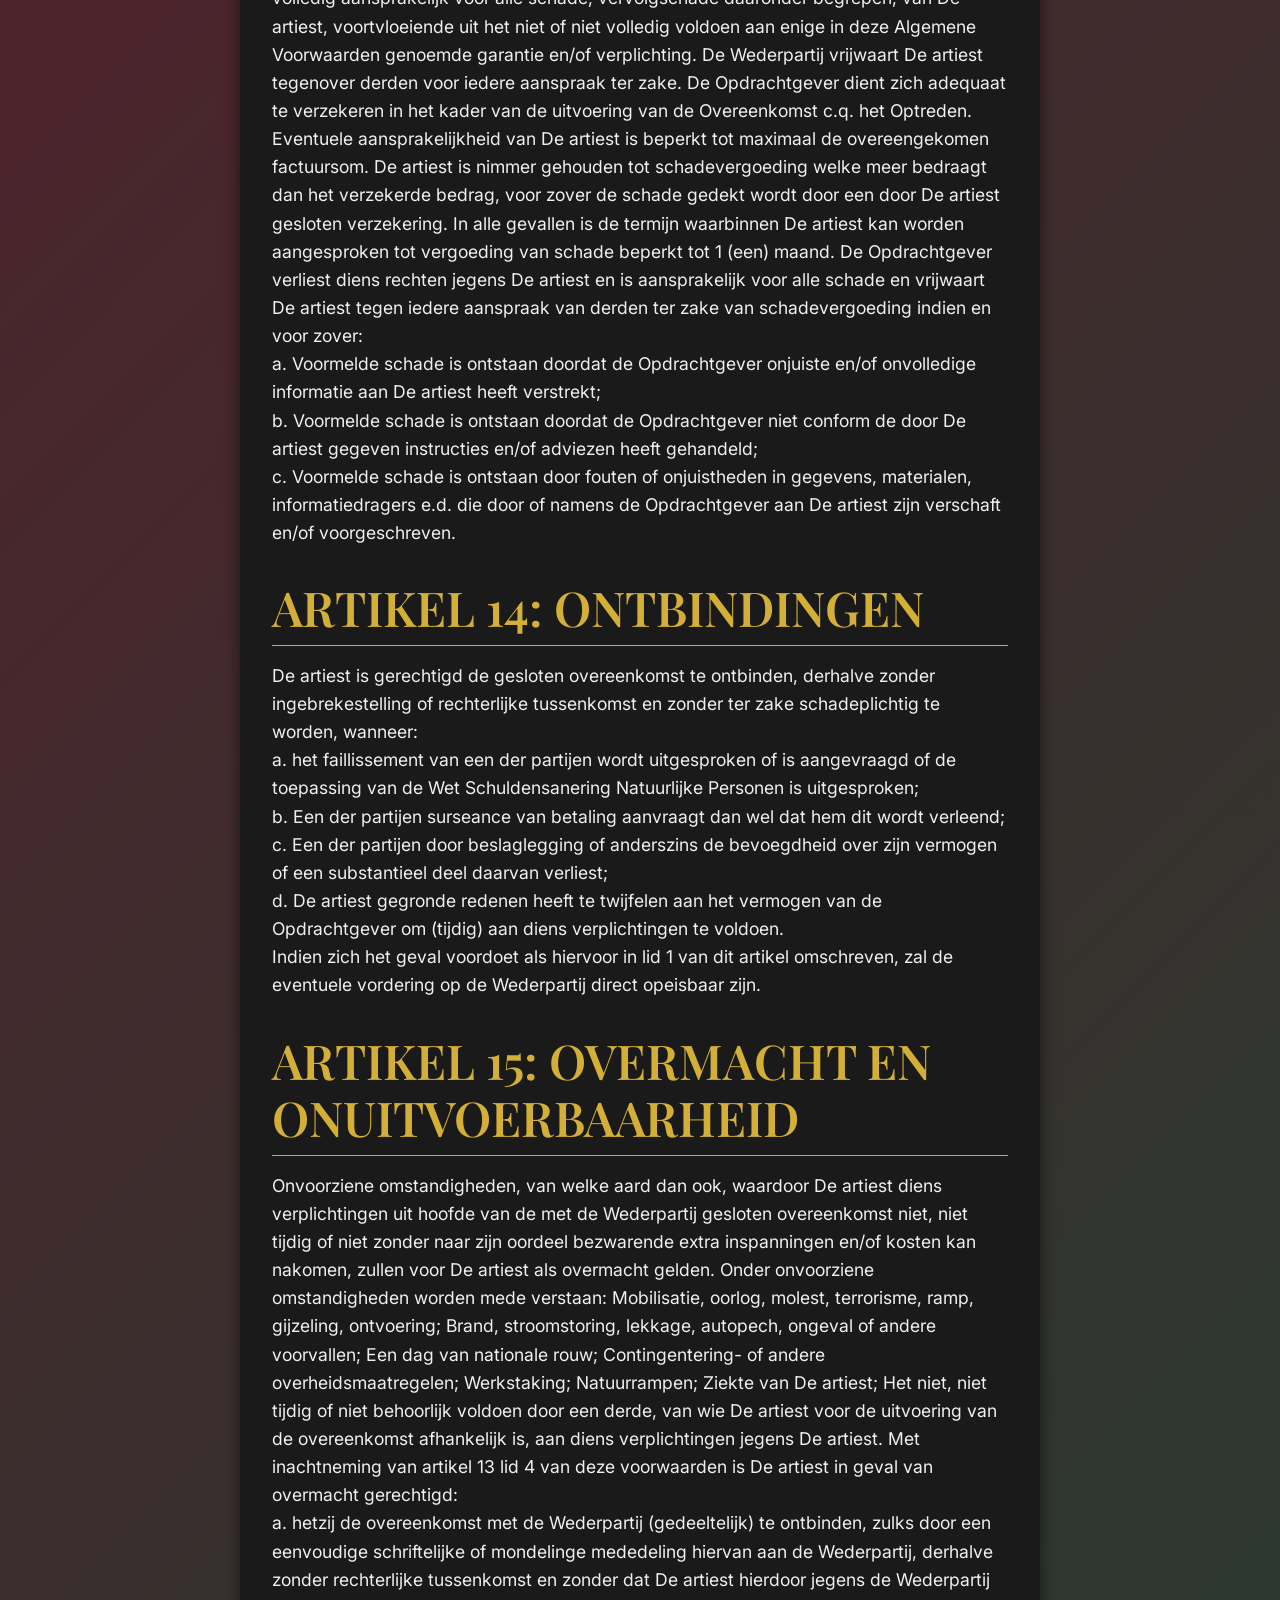
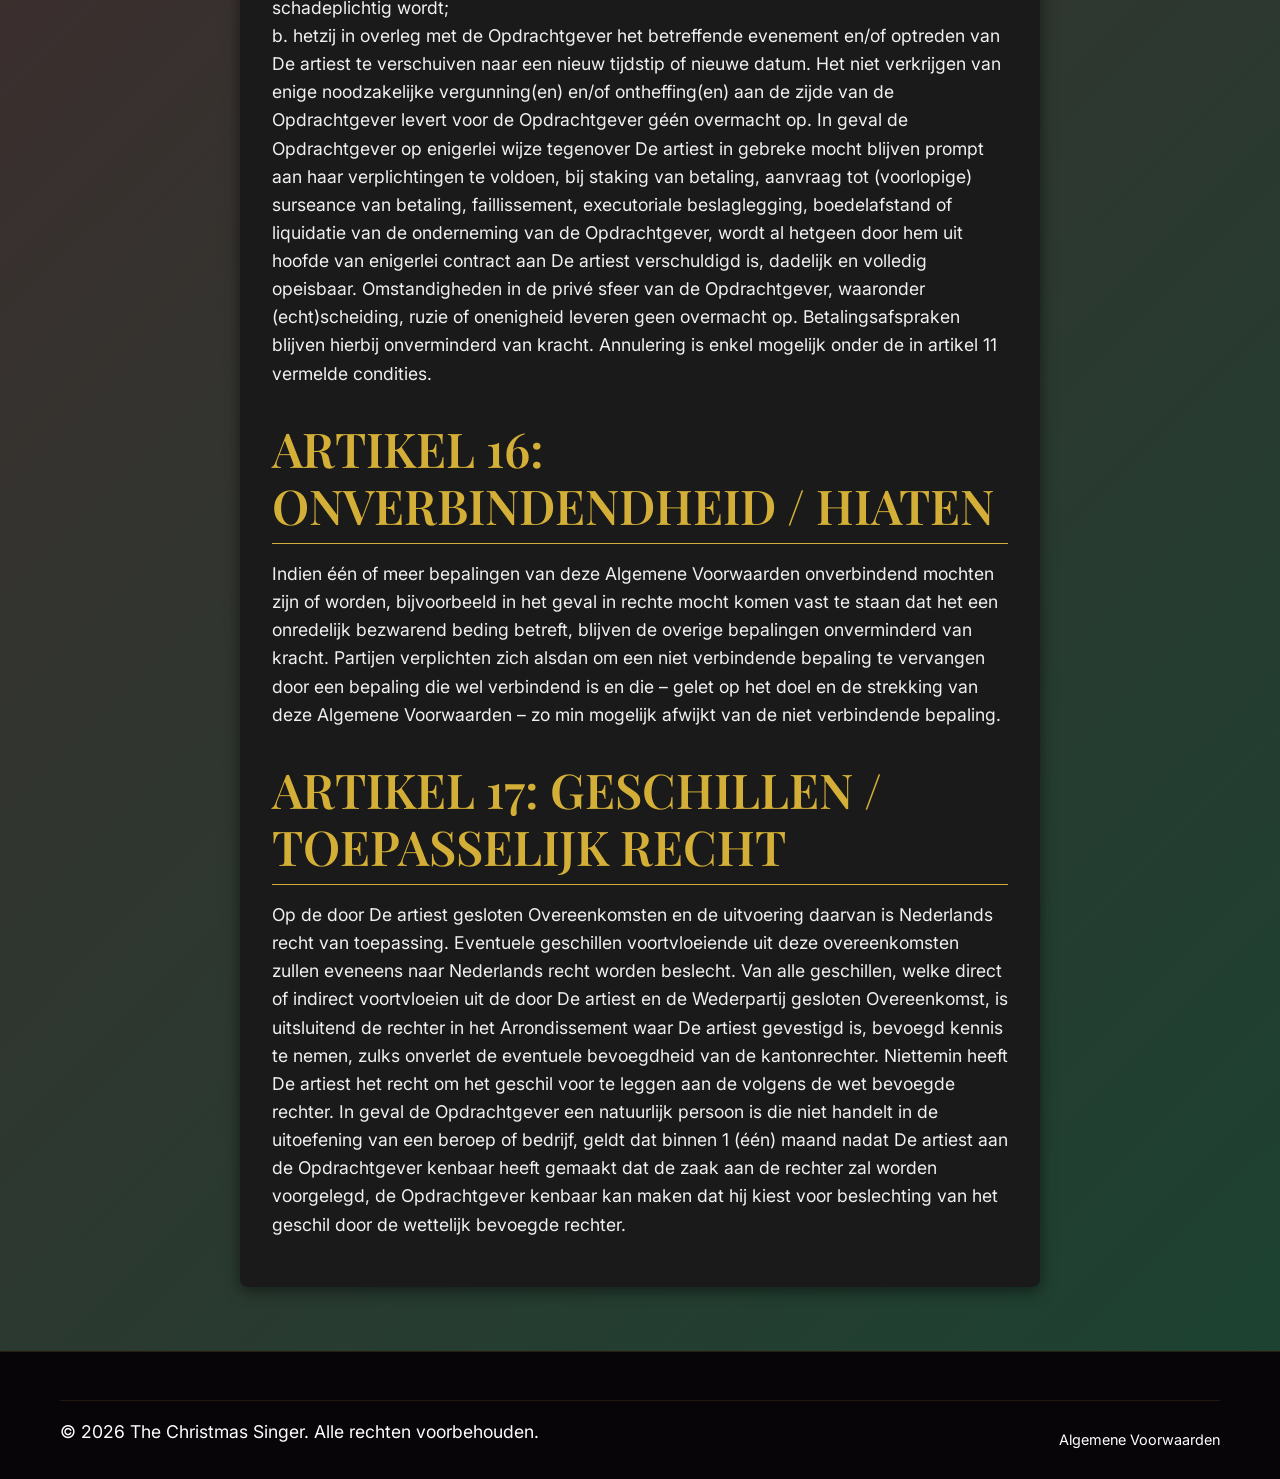
==== commit e7950de6: "go" ====
--- a/algemene-voorwaarden.html
+++ b/algemene-voorwaarden.html
@@ -5,8 +5,8 @@
     <meta name="viewport" content="width=device-width, initial-scale=1.0">
     
     <!-- Primary Meta Tags -->
-    <title>Algemene Voorwaarden - The Christmas Singer</title>
-    <meta name="description" content="De algemene voorwaarden die van toepassing zijn op alle boekingen en overeenkomsten met The Christmas Singer.">
+    <title>Algemene Voorwaarden - Dé Kerstzanger</title>
+    <meta name="description" content="De algemene voorwaarden die van toepassing zijn op alle boekingen en overeenkomsten met Dé Kerstzanger (Bernd van de Sanden).">
     <meta name="robots" content="noindex, nofollow">
     
     <!-- Fonts -->
--- a/styles.css
+++ b/styles.css
@@ -199,14 +199,17 @@
 /* Navigation */
 .navbar {
     position: fixed;
-    top: 0;
+    top: 44px;
     left: 0;
     width: 100%;
     background: rgba(60, 24, 16, 0.95);
     backdrop-filter: blur(10px);
     border-bottom: 2px solid var(--gold);
     z-index: 1000;
-    transition: var(--transition);
+    transition: top 0.3s ease, var(--transition);
+}
+.navbar.announce-hidden {
+    top: 0;
 }
 
 .navbar.scrolled {
@@ -282,12 +285,12 @@
     min-height: 80vh;
     padding: 100px 0 60px 0;
     background: linear-gradient(rgba(60, 24, 16, 0.7), rgba(107, 16, 40, 0.5)),
-                url('https://images.pexels.com/photos/6789778/pexels-photo-6789778.jpeg') center/cover;
+                url('Images/Firefly-20241108230908-png.avif') center/cover;
     display: flex;
     align-items: center;
     justify-content: center;
     color: var(--cream);
-    position: static;
+    position: relative;
     width: 100%;
 }
 
@@ -1909,7 +1912,7 @@
 
 /* Slideshow Section */
 .slideshow-section {
-    background: var(--white);
+    background: #0c0e14;
     padding: 6rem 0;
     position: relative;
 }
@@ -2585,9 +2588,10 @@
 
 /* Footer */
 .footer {
-    background: var(--charcoal);
+    background: #080508;
     color: var(--white);
     padding: 3rem 0 1rem;
+    border-top: 1px solid rgba(212, 175, 55, 0.15);
 }
 
 .footer-content {
@@ -2632,7 +2636,7 @@
 }
 
 .footer-bottom {
-    border-top: 1px solid #444;
+    border-top: 1px solid rgba(212, 175, 55, 0.12);
     padding-top: 1rem;
     display: flex;
     justify-content: space-between;
@@ -3449,10 +3453,9 @@
 }
 
 .social-proof-logos img {
-    max-height: 44px;
+    max-height: 60px;
     width: auto;
-    filter: brightness(0) invert(1);
-    opacity: 0.75;
+    opacity: 0.9;
     transition: opacity 0.25s ease, transform 0.25s ease;
 }
 
@@ -3776,4 +3779,2017 @@
 ::-webkit-scrollbar { width: 8px; }
 ::-webkit-scrollbar-track { background: #f5f5f5; }
 ::-webkit-scrollbar-thumb { background: var(--burgundy); border-radius: 4px; }
-::-webkit-scrollbar-thumb:hover { background: var(--gold-dark); }+::-webkit-scrollbar-thumb:hover { background: var(--gold-dark); }
+
+/* ======================================================
+   AGENDA V2 — LUXURY REDESIGN 2026
+   ====================================================== */
+
+.agenda2 {
+    background: #0e0610 !important;
+    padding: 7rem 0 !important;
+    position: relative !important;
+    overflow: hidden !important;
+}
+
+.agenda2::before,
+.agenda2::after {
+    content: none !important;
+}
+
+.avail-v2-header {
+    text-align: center;
+    margin-bottom: 4rem;
+}
+
+.avail-v2-label {
+    display: inline-block;
+    font-family: 'Inter', sans-serif;
+    font-size: 0.72rem;
+    font-weight: 700;
+    letter-spacing: 0.22em;
+    text-transform: uppercase;
+    color: var(--gold);
+    margin-bottom: 1rem;
+}
+
+.agenda2 .availability-title {
+    font-family: 'Playfair Display', serif !important;
+    font-size: clamp(2rem, 4vw, 3rem) !important;
+    color: var(--white) !important;
+    margin-bottom: 1rem !important;
+}
+
+.agenda2 .availability-subtitle {
+    color: rgba(255,255,255,0.5) !important;
+    font-size: 1rem !important;
+    max-width: 480px;
+    margin: 0 auto;
+    line-height: 1.8;
+}
+
+/* Grid override */
+.agenda2 .availability-grid {
+    display: grid !important;
+    grid-template-columns: repeat(3, 1fr) !important;
+    gap: 1.5rem !important;
+    margin-bottom: 3rem !important;
+}
+
+/* Hide the old cards entirely when new markup is used */
+.avail-v2-card {
+    border-radius: 16px;
+    border: 1px solid rgba(212, 175, 55, 0.15);
+    padding: 2.5rem 2rem;
+    background: rgba(255, 255, 255, 0.03);
+    display: flex;
+    flex-direction: column;
+    gap: 0.75rem;
+    transition: border-color 0.3s ease, background 0.3s ease, transform 0.3s ease;
+    box-shadow: none;
+    text-align: left;
+}
+
+.avail-v2-card:hover {
+    border-color: rgba(212, 175, 55, 0.45);
+    background: rgba(212, 175, 55, 0.05);
+    transform: translateY(-4px);
+    box-shadow: 0 12px 40px rgba(0,0,0,0.35);
+}
+
+.avail-v2-month {
+    font-family: 'Playfair Display', serif;
+    font-size: 2rem;
+    font-weight: 700;
+    color: var(--white);
+    line-height: 1;
+}
+
+.avail-v2-year {
+    font-family: 'Inter', sans-serif;
+    font-size: 0.8rem;
+    font-weight: 700;
+    letter-spacing: 0.18em;
+    text-transform: uppercase;
+    color: rgba(255,255,255,0.25);
+    margin-bottom: 0.5rem;
+}
+
+.avail-v2-status {
+    display: flex;
+    align-items: center;
+    gap: 0.6rem;
+    font-family: 'Inter', sans-serif;
+    font-size: 0.78rem;
+    font-weight: 700;
+    letter-spacing: 0.08em;
+    text-transform: uppercase;
+    margin-bottom: 0.25rem;
+}
+
+.avail-dot {
+    display: inline-block;
+    width: 8px;
+    height: 8px;
+    border-radius: 50%;
+    flex-shrink: 0;
+}
+
+.avail-open .avail-dot {
+    background: #4ade80;
+    box-shadow: 0 0 8px rgba(74, 222, 128, 0.6);
+}
+
+.avail-open .avail-v2-status {
+    color: #4ade80;
+}
+
+.avail-limited .avail-dot {
+    background: var(--gold);
+    box-shadow: 0 0 8px rgba(212, 175, 55, 0.5);
+}
+
+.avail-limited .avail-v2-status {
+    color: var(--gold);
+}
+
+.avail-v2-desc {
+    font-family: 'Inter', sans-serif;
+    font-size: 0.88rem;
+    color: rgba(255,255,255,0.45);
+    line-height: 1.7;
+    flex-grow: 1;
+    margin: 0;
+}
+
+.avail-v2-cta {
+    display: inline-block;
+    margin-top: 1rem;
+    padding: 0.65rem 1.2rem;
+    border: 1px solid rgba(212, 175, 55, 0.35);
+    border-radius: 8px;
+    font-family: 'Inter', sans-serif;
+    font-size: 0.78rem;
+    font-weight: 700;
+    letter-spacing: 0.08em;
+    text-transform: uppercase;
+    color: var(--gold);
+    text-decoration: none;
+    align-self: flex-start;
+    transition: all 0.3s ease;
+    background: transparent;
+}
+
+.avail-v2-cta:hover {
+    background: var(--gold);
+    color: #0e0610;
+    border-color: var(--gold);
+    transform: translateY(-1px);
+}
+
+/* Footer bar */
+.avail-v2-footer-bar {
+    border-top: 1px solid rgba(212, 175, 55, 0.15);
+    padding-top: 2.5rem;
+    display: flex;
+    align-items: center;
+    justify-content: space-between;
+    gap: 2rem;
+    flex-wrap: wrap;
+}
+
+.avail-v2-footer-bar p {
+    font-family: 'Inter', sans-serif;
+    font-size: 0.9rem;
+    color: rgba(255,255,255,0.4);
+    margin: 0;
+    line-height: 1.6;
+    max-width: 560px;
+}
+
+.avail-v2-footer-cta {
+    display: inline-block;
+    padding: 0.85rem 1.75rem;
+    background: transparent;
+    border: 1px solid rgba(212, 175, 55, 0.4);
+    border-radius: 8px;
+    font-family: 'Inter', sans-serif;
+    font-size: 0.78rem;
+    font-weight: 700;
+    letter-spacing: 0.1em;
+    text-transform: uppercase;
+    color: var(--gold);
+    text-decoration: none;
+    white-space: nowrap;
+    transition: all 0.3s ease;
+    flex-shrink: 0;
+}
+
+.avail-v2-footer-cta:hover {
+    background: var(--gold);
+    color: #0e0610;
+    border-color: var(--gold);
+}
+
+@media (max-width: 900px) {
+    .agenda2 .availability-grid {
+        grid-template-columns: 1fr !important;
+    }
+    .avail-v2-footer-bar {
+        flex-direction: column;
+        text-align: center;
+    }
+    .avail-v2-cta {
+        align-self: stretch;
+        text-align: center;
+    }
+}
+
+/* ======================================================
+   CONTACT V2 — LUXURY DARK REDESIGN 2026
+   ====================================================== */
+
+.contact {
+    background: #0d0810 !important;
+    padding: 7rem 0 !important;
+}
+
+.contact-v2-header {
+    text-align: center;
+    margin-bottom: 4rem;
+}
+
+.contact-v2-label {
+    display: inline-block;
+    font-family: 'Inter', sans-serif;
+    font-size: 0.72rem;
+    font-weight: 700;
+    letter-spacing: 0.22em;
+    text-transform: uppercase;
+    color: var(--gold);
+    margin-bottom: 1rem;
+}
+
+.contact-v2-header h2 {
+    font-family: 'Playfair Display', serif;
+    font-size: clamp(2rem, 4vw, 3rem);
+    color: #f5f0ea !important;
+    margin-bottom: 1rem;
+}
+
+.contact-v2-header p {
+    font-size: 1.05rem;
+    color: rgba(255, 255, 255, 0.6);
+    max-width: 500px;
+    margin: 0 auto;
+    line-height: 1.8;
+}
+
+.contact-v2-panel {
+    display: grid;
+    grid-template-columns: 1fr 1.65fr;
+    max-width: 1100px;
+    margin: 0 auto;
+    border: 1px solid rgba(212, 175, 55, 0.18);
+    border-radius: 20px;
+    overflow: hidden;
+    background: rgba(255, 255, 255, 0.03);
+}
+
+/* --- Left panel --- */
+.contact-v2-left {
+    background: rgba(212, 175, 55, 0.05);
+    border-right: 1px solid rgba(212, 175, 55, 0.15);
+    padding: 3rem 2.5rem;
+    display: flex;
+    flex-direction: column;
+    gap: 2.5rem;
+}
+
+.contact-v2-portrait {
+    border-radius: 12px;
+    overflow: hidden;
+    line-height: 0;
+    border: 1px solid rgba(212, 175, 55, 0.2);
+}
+
+.contact-v2-portrait img {
+    width: 100%;
+    height: 240px;
+    object-fit: cover;
+    object-position: top center;
+    display: block;
+    filter: brightness(0.9) saturate(0.85);
+}
+
+.contact-v2-info {
+    display: flex;
+    flex-direction: column;
+}
+
+.contact-v2-item {
+    display: flex;
+    align-items: center;
+    gap: 1rem;
+    padding: 1rem 0;
+    border-bottom: 1px solid rgba(212, 175, 55, 0.1);
+    text-decoration: none;
+    color: inherit;
+    transition: all 0.3s ease;
+}
+
+.contact-v2-item:last-child {
+    border-bottom: none;
+}
+
+.contact-v2-item:hover .contact-v2-icon {
+    background: var(--gold);
+    color: var(--charcoal);
+    border-color: var(--gold);
+    transform: scale(1.06);
+}
+
+.contact-v2-item:hover .contact-v2-item-value {
+    color: var(--gold);
+}
+
+.contact-v2-icon {
+    width: 44px;
+    height: 44px;
+    border-radius: 10px;
+    border: 1px solid rgba(212, 175, 55, 0.3);
+    background: rgba(212, 175, 55, 0.07);
+    display: flex;
+    align-items: center;
+    justify-content: center;
+    color: var(--gold);
+    flex-shrink: 0;
+    transition: all 0.3s ease;
+}
+
+.contact-v2-icon svg {
+    width: 19px;
+    height: 19px;
+}
+
+.contact-v2-item-text {
+    display: flex;
+    flex-direction: column;
+    gap: 0.15rem;
+}
+
+.contact-v2-item-label {
+    font-family: 'Inter', sans-serif;
+    font-size: 0.68rem;
+    font-weight: 700;
+    letter-spacing: 0.14em;
+    text-transform: uppercase;
+    color: rgba(255, 255, 255, 0.38);
+}
+
+.contact-v2-item-value {
+    font-family: 'Inter', sans-serif;
+    font-size: 0.92rem;
+    font-weight: 500;
+    color: rgba(255, 255, 255, 0.9);
+    transition: color 0.3s ease;
+}
+
+.contact-v2-showbird {
+    text-align: center;
+    padding-top: 1.5rem;
+    border-top: 1px solid rgba(212, 175, 55, 0.15);
+}
+
+.contact-v2-showbird-label {
+    font-family: 'Inter', sans-serif;
+    font-size: 0.72rem;
+    font-weight: 700;
+    letter-spacing: 0.12em;
+    text-transform: uppercase;
+    color: rgba(255, 255, 255, 0.35);
+    margin-bottom: 1rem;
+}
+
+.contact-v2-showbird a {
+    display: inline-block;
+    opacity: 0.8;
+    transition: opacity 0.3s ease, transform 0.3s ease;
+}
+
+.contact-v2-showbird a:hover {
+    opacity: 1;
+    transform: translateY(-2px);
+}
+
+/* --- Right panel (form) --- */
+.contact-v2-right {
+    padding: 3rem 2.5rem;
+}
+
+.contact-v2-form-title {
+    font-family: 'Playfair Display', serif;
+    font-size: 1.55rem;
+    font-weight: 600;
+    color: var(--white);
+    margin-bottom: 2rem;
+    padding-bottom: 1rem;
+    border-bottom: 1px solid rgba(212, 175, 55, 0.18);
+}
+
+.contact-v2-right .contact-form {
+    gap: 1.25rem;
+}
+
+.contact-v2-right .form-group label {
+    color: rgba(255, 255, 255, 0.55);
+    font-size: 0.75rem;
+    font-weight: 700;
+    letter-spacing: 0.1em;
+    text-transform: uppercase;
+}
+
+.contact-v2-right .form-group input,
+.contact-v2-right .form-group select,
+.contact-v2-right .form-group textarea {
+    background: rgba(255, 255, 255, 0.06);
+    border: 1px solid rgba(212, 175, 55, 0.18);
+    border-radius: 8px;
+    color: var(--white);
+    padding: 0.85rem 1rem;
+    font-size: 0.9rem;
+}
+
+.contact-v2-right .form-group input::placeholder,
+.contact-v2-right .form-group textarea::placeholder {
+    color: rgba(255, 255, 255, 0.22);
+}
+
+.contact-v2-right .form-group select option {
+    background: #1e1014;
+    color: var(--white);
+}
+
+.contact-v2-right .form-group input:focus,
+.contact-v2-right .form-group select:focus,
+.contact-v2-right .form-group textarea:focus {
+    outline: none;
+    border-color: var(--gold);
+    background: rgba(212, 175, 55, 0.07);
+    box-shadow: 0 0 0 3px rgba(212, 175, 55, 0.1);
+}
+
+.contact-v2-right .btn-contact-submit {
+    width: 100%;
+    padding: 1.1rem 2rem;
+    border-radius: 10px;
+    background: linear-gradient(135deg, var(--gold) 0%, #b8941f 100%);
+    color: #1a0a0a;
+    font-weight: 700;
+    border: none;
+    cursor: pointer;
+    transition: all 0.3s ease;
+    align-self: stretch;
+    min-width: unset;
+}
+
+.contact-v2-right .btn-contact-submit:hover {
+    transform: translateY(-2px);
+    box-shadow: 0 10px 35px rgba(212, 175, 55, 0.35);
+}
+
+.contact-v2-right .btn-contact-submit .btn-text {
+    font-size: 1rem;
+    font-weight: 700;
+    color: #1a0a0a;
+}
+
+.contact-v2-right .btn-contact-submit .btn-subtitle {
+    font-size: 0.78rem;
+    font-weight: 500;
+    color: rgba(26, 10, 10, 0.65);
+}
+
+/* Responsive */
+@media (max-width: 900px) {
+    .contact-v2-panel {
+        grid-template-columns: 1fr;
+    }
+    .contact-v2-left {
+        border-right: none;
+        border-bottom: 1px solid rgba(212, 175, 55, 0.15);
+    }
+    .contact-v2-portrait {
+        display: none;
+    }
+}
+
+@media (max-width: 600px) {
+    .contact-v2-left,
+    .contact-v2-right {
+        padding: 2rem 1.5rem;
+    }
+    .contact-v2-right .form-row {
+        grid-template-columns: 1fr;
+    }
+}
+
+/* ======================================================
+   ABOUT V2 — LUXURY DARK REDESIGN 2026
+   ====================================================== */
+
+.about {
+    background: #0d0810 !important;
+    padding: 7rem 0 !important;
+}
+
+.about-v2-layout {
+    display: grid;
+    grid-template-columns: 400px 1fr;
+    gap: 5rem;
+    align-items: start;
+    max-width: 1100px;
+    margin: 0 auto;
+}
+
+/* Image */
+.about-v2-image {
+    border-radius: 12px;
+    overflow: hidden;
+    border: 1px solid rgba(212, 175, 55, 0.2);
+    line-height: 0;
+    position: sticky;
+    top: 100px;
+}
+
+.about-v2-image img {
+    width: 100%;
+    height: 560px;
+    object-fit: cover;
+    object-position: top center;
+    display: block;
+    filter: brightness(0.88) saturate(0.8);
+}
+
+/* Header */
+.about-v2-header {
+    margin-bottom: 2.5rem;
+}
+
+.about-v2-label {
+    display: inline-block;
+    font-family: 'Inter', sans-serif;
+    font-size: 0.72rem;
+    font-weight: 700;
+    letter-spacing: 0.22em;
+    text-transform: uppercase;
+    color: var(--gold);
+    margin-bottom: 1rem;
+}
+
+.about-v2-title {
+    font-family: 'Playfair Display', serif;
+    font-size: clamp(2.2rem, 4vw, 3.2rem);
+    color: var(--white);
+    margin-bottom: 0.75rem;
+    line-height: 1.1;
+}
+
+.about-v2-subtitle {
+    font-family: 'Inter', sans-serif;
+    font-size: 0.95rem;
+    color: rgba(255, 255, 255, 0.5);
+    line-height: 1.7;
+    max-width: 480px;
+    margin: 0;
+}
+
+/* Stats */
+.about-v2-stats {
+    display: flex;
+    align-items: center;
+    gap: 2rem;
+    padding: 1.75rem 0;
+    border-top: 1px solid rgba(212, 175, 55, 0.15);
+    border-bottom: 1px solid rgba(212, 175, 55, 0.15);
+    margin-bottom: 2.5rem;
+}
+
+.about-v2-stat {
+    display: flex;
+    flex-direction: column;
+    gap: 0.25rem;
+}
+
+.about-v2-stat-number {
+    font-family: 'Playfair Display', serif;
+    font-size: 2rem;
+    font-weight: 700;
+    color: var(--gold);
+    line-height: 1;
+}
+
+.about-v2-stat-label {
+    font-family: 'Inter', sans-serif;
+    font-size: 0.72rem;
+    font-weight: 600;
+    letter-spacing: 0.06em;
+    text-transform: uppercase;
+    color: rgba(255, 255, 255, 0.35);
+    line-height: 1.4;
+}
+
+.about-v2-stat-divider {
+    width: 1px;
+    height: 40px;
+    background: rgba(212, 175, 55, 0.2);
+    flex-shrink: 0;
+}
+
+/* Body text */
+.about-v2-body {
+    display: flex;
+    flex-direction: column;
+    gap: 1.25rem;
+    margin-bottom: 2.5rem;
+}
+
+.about-v2-body p {
+    font-family: 'Inter', sans-serif;
+    font-size: 0.97rem;
+    line-height: 1.8;
+    color: rgba(255, 255, 255, 0.6);
+    margin: 0;
+}
+
+.about-v2-body p strong {
+    color: rgba(255, 255, 255, 0.9);
+    font-weight: 600;
+}
+
+.about-v2-body p em {
+    color: var(--gold);
+    font-style: italic;
+}
+
+/* CTA */
+.about-v2-cta {
+    display: flex;
+    gap: 1rem;
+    flex-wrap: wrap;
+}
+
+.about-v2-btn {
+    display: inline-block;
+    padding: 0.9rem 1.75rem;
+    border-radius: 8px;
+    font-family: 'Inter', sans-serif;
+    font-size: 0.82rem;
+    font-weight: 700;
+    letter-spacing: 0.08em;
+    text-transform: uppercase;
+    text-decoration: none;
+    transition: all 0.3s ease;
+    white-space: nowrap;
+}
+
+.about-v2-btn--primary {
+    background: var(--gold);
+    color: #0d0810;
+    border: 1px solid var(--gold);
+}
+
+.about-v2-btn--primary:hover {
+    background: #b8941f;
+    border-color: #b8941f;
+    transform: translateY(-2px);
+    box-shadow: 0 8px 25px rgba(212, 175, 55, 0.3);
+}
+
+.about-v2-btn--secondary {
+    background: transparent;
+    color: var(--gold);
+    border: 1px solid rgba(212, 175, 55, 0.4);
+}
+
+.about-v2-btn--secondary:hover {
+    background: var(--gold);
+    color: #0d0810;
+    border-color: var(--gold);
+}
+
+/* Responsive */
+@media (max-width: 960px) {
+    .about-v2-layout {
+        grid-template-columns: 1fr;
+        gap: 3rem;
+    }
+    .about-v2-image {
+        position: static;
+        max-width: 480px;
+    }
+    .about-v2-image img {
+        height: 380px;
+    }
+}
+
+@media (max-width: 600px) {
+    .about-v2-stats {
+        gap: 1.25rem;
+    }
+    .about-v2-stat-number {
+        font-size: 1.6rem;
+    }
+    .about-v2-cta {
+        flex-direction: column;
+    }
+    .about-v2-btn {
+        text-align: center;
+    }
+}
+
+/* ======================================================
+   ABOUT V2 — LUXURY DARK REDESIGN 2026
+   ====================================================== */
+
+.about {
+    background: #0d0810 !important;
+    padding: 7rem 0 !important;
+}
+
+.about-v2-layout {
+    display: grid;
+    grid-template-columns: 400px 1fr;
+    gap: 5rem;
+    align-items: start;
+    max-width: 1100px;
+    margin: 0 auto;
+}
+
+.about-v2-image {
+    border-radius: 12px;
+    overflow: hidden;
+    border: 1px solid rgba(212, 175, 55, 0.2);
+    line-height: 0;
+    position: sticky;
+    top: 100px;
+}
+
+.about-v2-image img {
+    width: 100%;
+    height: 560px;
+    object-fit: cover;
+    object-position: top center;
+    display: block;
+    filter: brightness(0.88) saturate(0.8);
+}
+
+.about-v2-header {
+    margin-bottom: 2.5rem;
+}
+
+.about-v2-label {
+    display: inline-block;
+    font-family: 'Inter', sans-serif;
+    font-size: 0.72rem;
+    font-weight: 700;
+    letter-spacing: 0.22em;
+    text-transform: uppercase;
+    color: var(--gold);
+    margin-bottom: 1rem;
+}
+
+.about-v2-title {
+    font-family: 'Playfair Display', serif;
+    font-size: clamp(2.2rem, 4vw, 3.2rem);
+    color: var(--white);
+    margin-bottom: 0.75rem;
+    line-height: 1.1;
+}
+
+.about-v2-subtitle {
+    font-family: 'Inter', sans-serif;
+    font-size: 0.95rem;
+    color: rgba(255, 255, 255, 0.5);
+    line-height: 1.7;
+    max-width: 480px;
+    margin: 0;
+}
+
+.about-v2-stats {
+    display: flex;
+    align-items: center;
+    gap: 2rem;
+    padding: 1.75rem 0;
+    border-top: 1px solid rgba(212, 175, 55, 0.15);
+    border-bottom: 1px solid rgba(212, 175, 55, 0.15);
+    margin-bottom: 2.5rem;
+}
+
+.about-v2-stat {
+    display: flex;
+    flex-direction: column;
+    gap: 0.25rem;
+}
+
+.about-v2-stat-number {
+    font-family: 'Playfair Display', serif;
+    font-size: 2rem;
+    font-weight: 700;
+    color: var(--gold);
+    line-height: 1;
+}
+
+.about-v2-stat-label {
+    font-family: 'Inter', sans-serif;
+    font-size: 0.72rem;
+    font-weight: 600;
+    letter-spacing: 0.06em;
+    text-transform: uppercase;
+    color: rgba(255, 255, 255, 0.35);
+    line-height: 1.4;
+}
+
+.about-v2-stat-divider {
+    width: 1px;
+    height: 40px;
+    background: rgba(212, 175, 55, 0.2);
+    flex-shrink: 0;
+}
+
+.about-v2-body {
+    display: flex;
+    flex-direction: column;
+    gap: 1.25rem;
+    margin-bottom: 2.5rem;
+}
+
+.about-v2-body p {
+    font-family: 'Inter', sans-serif;
+    font-size: 0.97rem;
+    line-height: 1.8;
+    color: rgba(255, 255, 255, 0.6);
+    margin: 0;
+}
+
+.about-v2-body p strong {
+    color: rgba(255, 255, 255, 0.9);
+    font-weight: 600;
+}
+
+.about-v2-body p em {
+    color: var(--gold);
+    font-style: italic;
+}
+
+.about-v2-cta {
+    display: flex;
+    gap: 1rem;
+    flex-wrap: wrap;
+}
+
+.about-v2-btn {
+    display: inline-block;
+    padding: 0.9rem 1.75rem;
+    border-radius: 8px;
+    font-family: 'Inter', sans-serif;
+    font-size: 0.82rem;
+    font-weight: 700;
+    letter-spacing: 0.08em;
+    text-transform: uppercase;
+    text-decoration: none;
+    transition: all 0.3s ease;
+    white-space: nowrap;
+}
+
+.about-v2-btn--primary {
+    background: var(--gold);
+    color: #0d0810;
+    border: 1px solid var(--gold);
+}
+
+.about-v2-btn--primary:hover {
+    background: #b8941f;
+    border-color: #b8941f;
+    transform: translateY(-2px);
+    box-shadow: 0 8px 25px rgba(212, 175, 55, 0.3);
+}
+
+.about-v2-btn--secondary {
+    background: transparent;
+    color: var(--gold);
+    border: 1px solid rgba(212, 175, 55, 0.4);
+}
+
+.about-v2-btn--secondary:hover {
+    background: var(--gold);
+    color: #0d0810;
+    border-color: var(--gold);
+}
+
+@media (max-width: 960px) {
+    .about-v2-layout {
+        grid-template-columns: 1fr;
+        gap: 3rem;
+    }
+    .about-v2-image {
+        position: static;
+        max-width: 480px;
+    }
+    .about-v2-image img {
+        height: 380px;
+    }
+}
+
+@media (max-width: 600px) {
+    .about-v2-stats {
+        gap: 1.25rem;
+    }
+    .about-v2-stat-number {
+        font-size: 1.6rem;
+    }
+    .about-v2-cta {
+        flex-direction: column;
+    }
+    .about-v2-btn {
+        text-align: center;
+    }
+}
+
+/* ======================================================
+   REPERTOIRE V2 — LUXURY DARK REDESIGN 2026
+   ====================================================== */
+
+.luxury-repertoire {
+    background: #110a0d !important;
+    padding: 7rem 0 !important;
+    position: relative !important;
+}
+
+.luxury-repertoire::before {
+    content: none !important;
+}
+
+/* Header */
+.rep-v2-header {
+    text-align: center;
+    margin-bottom: 4rem;
+}
+
+.rep-v2-label {
+    display: inline-block;
+    font-family: 'Inter', sans-serif;
+    font-size: 0.72rem;
+    font-weight: 700;
+    letter-spacing: 0.22em;
+    text-transform: uppercase;
+    color: var(--gold);
+    margin-bottom: 1rem;
+}
+
+.luxury-repertoire-title {
+    font-family: 'Playfair Display', serif !important;
+    font-size: clamp(2rem, 4vw, 3rem) !important;
+    color: var(--white) !important;
+    margin-bottom: 1rem !important;
+    text-shadow: none !important;
+}
+
+.luxury-repertoire-subtitle {
+    font-size: 1rem !important;
+    color: rgba(255, 255, 255, 0.5) !important;
+    opacity: 1 !important;
+    max-width: 520px;
+    margin: 0 auto !important;
+    line-height: 1.8;
+    font-style: normal !important;
+}
+
+/* Two-column layout: image + song columns */
+.rep-v2-layout {
+    display: grid;
+    grid-template-columns: 320px 1fr;
+    gap: 4rem;
+    align-items: start;
+    margin-bottom: 3rem;
+}
+
+.rep-v2-image {
+    border-radius: 12px;
+    overflow: hidden;
+    border: 1px solid rgba(212, 175, 55, 0.2);
+    line-height: 0;
+    position: sticky;
+    top: 100px;
+}
+
+.rep-v2-image img {
+    width: 100%;
+    height: 480px;
+    object-fit: cover;
+    object-position: top center;
+    display: block;
+    filter: brightness(0.85) saturate(0.8);
+}
+
+/* Song columns */
+.rep-v2-columns {
+    display: grid;
+    grid-template-columns: repeat(3, 1fr);
+    gap: 0;
+    border: 1px solid rgba(212, 175, 55, 0.15);
+    border-radius: 12px;
+    overflow: hidden;
+}
+
+.rep-v2-col {
+    padding: 2rem 1.75rem 2.5rem;
+    border-right: 1px solid rgba(212, 175, 55, 0.12);
+    transition: background 0.3s ease;
+}
+
+.rep-v2-col--featured {
+    background: rgba(212, 175, 55, 0.07);
+    border-right-color: rgba(212, 175, 55, 0.2);
+    position: relative;
+}
+
+.rep-v2-col--featured::before {
+    content: 'Kerst';
+    position: absolute;
+    top: -1px;
+    left: 50%;
+    transform: translateX(-50%);
+    background: var(--gold);
+    color: #110a0d;
+    font-family: 'Inter', sans-serif;
+    font-size: 0.62rem;
+    font-weight: 800;
+    letter-spacing: 0.18em;
+    text-transform: uppercase;
+    padding: 0.3rem 0.9rem;
+    border-radius: 0 0 6px 6px;
+}
+
+.rep-v2-col--featured .rep-v2-col-title {
+    color: var(--gold);
+}
+
+.rep-v2-col--featured .rep-v2-songlist li {
+    color: rgba(255, 255, 255, 0.7);
+}
+
+.rep-v2-col:last-child {
+    border-right: none;
+}
+
+.rep-v2-col-header {
+    margin-bottom: 1.75rem;
+    padding-bottom: 1.25rem;
+    border-bottom: 1px solid rgba(212, 175, 55, 0.18);
+}
+
+.rep-v2-col-label {
+    display: inline-block;
+    font-family: 'Inter', sans-serif;
+    font-size: 0.65rem;
+    font-weight: 700;
+    letter-spacing: 0.18em;
+    text-transform: uppercase;
+    color: var(--gold);
+    margin-bottom: 0.5rem;
+}
+
+.rep-v2-new {
+    color: #4ade80 !important;
+}
+
+.rep-v2-col-title {
+    font-family: 'Playfair Display', serif;
+    font-size: 1.3rem;
+    font-weight: 700;
+    color: var(--white);
+    margin: 0;
+    line-height: 1.2;
+}
+
+/* Song list */
+.rep-v2-songlist {
+    list-style: none;
+    padding: 0;
+    margin: 0;
+    display: flex;
+    flex-direction: column;
+    gap: 0;
+}
+
+.rep-v2-songlist li {
+    font-family: 'Inter', sans-serif;
+    font-size: 0.875rem;
+    color: rgba(255, 255, 255, 0.55);
+    padding: 0.55rem 0;
+    padding-left: 1rem;
+    border-bottom: 1px solid rgba(255, 255, 255, 0.05);
+    position: relative;
+    transition: color 0.25s ease, padding-left 0.25s ease;
+    line-height: 1.4;
+}
+
+.rep-v2-songlist li:last-child {
+    border-bottom: none;
+}
+
+.rep-v2-songlist li::before {
+    content: '';
+    position: absolute;
+    left: 0;
+    top: 50%;
+    transform: translateY(-50%);
+    width: 3px;
+    height: 0;
+    background: var(--gold);
+    border-radius: 2px;
+    transition: height 0.25s ease;
+}
+
+.rep-v2-songlist li:hover {
+    color: rgba(255, 255, 255, 0.9);
+    padding-left: 1.25rem;
+}
+
+.rep-v2-songlist li:hover::before {
+    height: 60%;
+}
+
+/* Footer note bar */
+.rep-v2-note {
+    border-top: 1px solid rgba(212, 175, 55, 0.15);
+    padding-top: 2.5rem;
+    display: flex;
+    align-items: center;
+    justify-content: space-between;
+    gap: 2rem;
+    flex-wrap: wrap;
+}
+
+.rep-v2-note p {
+    font-family: 'Inter', sans-serif;
+    font-size: 0.9rem;
+    color: rgba(255, 255, 255, 0.4);
+    margin: 0;
+    line-height: 1.7;
+    max-width: 560px;
+}
+
+.rep-v2-note-cta {
+    display: inline-block;
+    padding: 0.85rem 1.75rem;
+    border: 1px solid rgba(212, 175, 55, 0.4);
+    border-radius: 8px;
+    font-family: 'Inter', sans-serif;
+    font-size: 0.78rem;
+    font-weight: 700;
+    letter-spacing: 0.1em;
+    text-transform: uppercase;
+    color: var(--gold);
+    text-decoration: none;
+    white-space: nowrap;
+    flex-shrink: 0;
+    transition: all 0.3s ease;
+}
+
+.rep-v2-note-cta:hover {
+    background: var(--gold);
+    color: #110a0d;
+    border-color: var(--gold);
+}
+
+/* Responsive */
+@media (max-width: 1024px) {
+    .rep-v2-layout {
+        grid-template-columns: 1fr;
+    }
+    .rep-v2-image {
+        position: static;
+    }
+    .rep-v2-image img {
+        height: 320px;
+        object-position: center 20%;
+    }
+}
+
+@media (max-width: 700px) {
+    .rep-v2-columns {
+        grid-template-columns: 1fr;
+    }
+    .rep-v2-col {
+        border-right: none;
+        border-bottom: 1px solid rgba(212, 175, 55, 0.12);
+    }
+    .rep-v2-col:last-child {
+        border-bottom: none;
+    }
+    .rep-v2-note {
+        flex-direction: column;
+        text-align: center;
+    }
+}
+
+/* ============================================================
+   PACKAGES V2 — LUXURY DARK REDESIGN 2026
+   ============================================================ */
+
+.pkg-v2-section {
+    background: #0d0810 !important;
+    padding: 7rem 0 !important;
+}
+
+.pkg-v2-header {
+    text-align: center;
+    margin-bottom: 4rem;
+}
+
+.pkg-v2-label {
+    display: inline-block;
+    font-family: 'Inter', sans-serif;
+    font-size: 0.72rem;
+    font-weight: 600;
+    letter-spacing: 0.22em;
+    text-transform: uppercase;
+    color: var(--gold);
+    margin-bottom: 0.75rem;
+}
+
+.pkg-v2-title {
+    font-family: 'Playfair Display', serif;
+    font-size: clamp(1.9rem, 4vw, 2.8rem);
+    font-weight: 700;
+    color: #f5f0ea;
+    margin: 0 0 0.75rem;
+}
+
+.pkg-v2-subtitle {
+    font-family: 'Inter', sans-serif;
+    font-size: 1rem;
+    color: rgba(245, 240, 234, 0.6);
+    max-width: 560px;
+    margin: 0 auto;
+    line-height: 1.65;
+}
+
+.pkg-v2-grid {
+    display: grid;
+    grid-template-columns: repeat(3, 1fr);
+    gap: 1.5rem;
+    align-items: stretch;
+}
+
+.pkg-v2-card {
+    border: 1px solid rgba(212, 175, 55, 0.15);
+    border-radius: 4px;
+    background: #15101a;
+    transition: border-color 0.25s ease;
+    display: flex;
+    flex-direction: column;
+}
+
+.pkg-v2-card:hover {
+    border-color: rgba(212, 175, 55, 0.4);
+}
+
+.pkg-v2-card--featured {
+    border-color: rgba(212, 175, 55, 0.5);
+    background: #1a1220;
+    position: relative;
+}
+
+.pkg-v2-card-inner {
+    padding: 2.5rem 2rem;
+    display: flex;
+    flex-direction: column;
+    gap: 1rem;
+    flex: 1;
+}
+
+.pkg-v2-card-inner .pkg-v2-btn {
+    margin-top: auto;
+}
+
+.pkg-v2-badge {
+    display: inline-block;
+    font-family: 'Inter', sans-serif;
+    font-size: 0.68rem;
+    font-weight: 700;
+    letter-spacing: 0.18em;
+    text-transform: uppercase;
+    color: #110a0d;
+    background: var(--gold);
+    padding: 0.3em 0.9em;
+    border-radius: 2px;
+    align-self: flex-start;
+}
+
+.pkg-v2-duration {
+    font-family: 'Inter', sans-serif;
+    font-size: 0.78rem;
+    letter-spacing: 0.12em;
+    text-transform: uppercase;
+    color: rgba(245, 240, 234, 0.45);
+}
+
+.pkg-v2-name {
+    font-family: 'Playfair Display', serif;
+    font-size: 1.55rem;
+    font-weight: 700;
+    color: #f5f0ea;
+    margin: 0;
+}
+
+.pkg-v2-price {
+    display: flex;
+    align-items: baseline;
+    gap: 0.6rem;
+    padding: 0.8rem 0;
+    border-top: 1px solid rgba(212, 175, 55, 0.12);
+    border-bottom: 1px solid rgba(212, 175, 55, 0.12);
+}
+
+.pkg-v2-amount {
+    font-family: 'Playfair Display', serif;
+    font-size: 2rem;
+    font-weight: 700;
+    color: var(--gold);
+}
+
+.pkg-v2-vat {
+    font-family: 'Inter', sans-serif;
+    font-size: 0.78rem;
+    color: rgba(245, 240, 234, 0.4);
+}
+
+.pkg-v2-features {
+    list-style: none;
+    padding: 0;
+    margin: 0;
+    display: flex;
+    flex-direction: column;
+    gap: 0.6rem;
+}
+
+.pkg-v2-features li {
+    font-family: 'Inter', sans-serif;
+    font-size: 0.9rem;
+    color: rgba(245, 240, 234, 0.75);
+    padding-left: 1.4em;
+    position: relative;
+    line-height: 1.5;
+}
+
+.pkg-v2-features li::before {
+    content: '';
+    position: absolute;
+    left: 0;
+    top: 0.55em;
+    width: 6px;
+    height: 6px;
+    border-radius: 50%;
+    background: var(--gold);
+    opacity: 0.7;
+}
+
+.pkg-v2-btn {
+    display: block;
+    text-align: center;
+    padding: 0.85rem 1.5rem;
+    border-radius: 3px;
+    font-family: 'Inter', sans-serif;
+    font-size: 0.88rem;
+    font-weight: 600;
+    letter-spacing: 0.06em;
+    text-transform: uppercase;
+    text-decoration: none;
+    transition: background 0.2s ease, color 0.2s ease, border-color 0.2s ease;
+    margin-top: auto;
+}
+
+.pkg-v2-btn--outline {
+    border: 1px solid rgba(212, 175, 55, 0.5);
+    color: var(--gold);
+    background: transparent;
+}
+
+.pkg-v2-btn--outline:hover {
+    background: rgba(212, 175, 55, 0.1);
+    border-color: var(--gold);
+}
+
+.pkg-v2-btn--gold {
+    background: var(--gold);
+    color: #110a0d;
+    border: 1px solid var(--gold);
+}
+
+.pkg-v2-btn--gold:hover {
+    background: #c4a030;
+    border-color: #c4a030;
+    color: #0d0810;
+}
+
+.pkg-v2-custom {
+    text-align: center;
+    margin-top: 2.5rem;
+    font-family: 'Inter', sans-serif;
+    font-size: 0.9rem;
+    color: rgba(245, 240, 234, 0.5);
+}
+
+.pkg-v2-custom a {
+    color: var(--gold);
+    text-decoration: underline;
+    text-underline-offset: 3px;
+}
+
+/* Responsive */
+@media (max-width: 900px) {
+    .pkg-v2-grid {
+        grid-template-columns: 1fr;
+        max-width: 480px;
+        margin: 0 auto;
+    }
+}
+
+/* ============================================================
+   ALL-INCLUSIVE — OVERRIDE: dark bg + CSS checkmarks
+   ============================================================ */
+
+.inclusive {
+    background: #110a0d !important;
+}
+
+.luxury-inclusive-title {
+    color: #f5f0ea !important;
+}
+
+.luxury-inclusive-title .text-gold {
+    color: var(--gold) !important;
+}
+
+.inclusive-main-text {
+    color: rgba(245, 240, 234, 0.85) !important;
+}
+
+.inclusive-secondary-text {
+    color: rgba(245, 240, 234, 0.6) !important;
+}
+
+.checklist-text {
+    color: rgba(245, 240, 234, 0.8) !important;
+}
+
+.christmas-checklist {
+    background: rgba(255, 255, 255, 0.04) !important;
+    border-color: rgba(212, 175, 55, 0.2) !important;
+    box-shadow: none !important;
+}
+
+.incl-check {
+    display: inline-block;
+    width: 18px;
+    height: 18px;
+    min-width: 18px;
+    border-radius: 50%;
+    background: rgba(212, 175, 55, 0.15);
+    border: 1px solid rgba(212, 175, 55, 0.5);
+    position: relative;
+    top: 3px;
+    margin-right: 0.5rem;
+}
+
+.incl-check::after {
+    content: '';
+    position: absolute;
+    left: 5px;
+    top: 2px;
+    width: 5px;
+    height: 9px;
+    border: 2px solid var(--gold);
+    border-top: none;
+    border-left: none;
+    transform: rotate(45deg);
+}
+
+/* ============================================================
+   TESTIMONIALS V2 — LUXURY DARK REDESIGN 2026
+   ============================================================ */
+
+.testi-v2-section {
+    background: #0e0610 !important;
+    padding: 7rem 0 !important;
+}
+
+.testi-v2-header {
+    text-align: center;
+    margin-bottom: 4rem;
+}
+
+.testi-v2-label {
+    display: inline-block;
+    font-family: 'Inter', sans-serif;
+    font-size: 0.72rem;
+    font-weight: 600;
+    letter-spacing: 0.22em;
+    text-transform: uppercase;
+    color: var(--gold);
+    margin-bottom: 0.75rem;
+}
+
+.testi-v2-title {
+    font-family: 'Playfair Display', serif;
+    font-size: clamp(1.9rem, 4vw, 2.8rem);
+    font-weight: 700;
+    color: #f5f0ea;
+    margin: 0 0 0.75rem;
+}
+
+.testi-v2-subtitle {
+    font-family: 'Inter', sans-serif;
+    font-size: 1rem;
+    color: rgba(245, 240, 234, 0.55);
+    max-width: 520px;
+    margin: 0 auto;
+    line-height: 1.65;
+}
+
+.testi-v2-grid {
+    display: grid;
+    grid-template-columns: repeat(3, 1fr);
+    gap: 1.5rem;
+}
+
+.testi-v2-card {
+    background: #15101a;
+    border: 1px solid rgba(212, 175, 55, 0.15);
+    border-radius: 4px;
+    padding: 2.2rem;
+    display: flex;
+    flex-direction: column;
+    gap: 1rem;
+    transition: border-color 0.25s ease;
+}
+
+.testi-v2-card:hover {
+    border-color: rgba(212, 175, 55, 0.4);
+}
+
+.testi-v2-logo {
+    height: 52px;
+    display: flex;
+    align-items: center;
+}
+
+.testi-v2-logo img {
+    max-height: 52px;
+    max-width: 130px;
+    object-fit: contain;
+    filter: brightness(0) invert(1) opacity(0.6);
+}
+
+.testi-v2-stars {
+    font-size: 1rem;
+    color: var(--gold);
+    letter-spacing: 0.1em;
+    line-height: 1;
+}
+
+.testi-v2-quote {
+    font-family: 'Inter', sans-serif;
+    font-size: 0.93rem;
+    line-height: 1.7;
+    color: rgba(245, 240, 234, 0.75);
+    margin: 0;
+    font-style: italic;
+    border: none;
+    padding: 0;
+}
+
+.testi-v2-author {
+    display: flex;
+    flex-direction: column;
+    gap: 0.15rem;
+    margin-top: auto;
+    padding-top: 1rem;
+    border-top: 1px solid rgba(212, 175, 55, 0.1);
+}
+
+.testi-v2-author strong {
+    font-family: 'Inter', sans-serif;
+    font-size: 0.9rem;
+    font-weight: 700;
+    color: #f5f0ea;
+}
+
+.testi-v2-author span {
+    font-family: 'Inter', sans-serif;
+    font-size: 0.78rem;
+    color: rgba(245, 240, 234, 0.45);
+}
+
+/* Responsive */
+@media (max-width: 900px) {
+    .testi-v2-grid {
+        grid-template-columns: 1fr;
+        max-width: 520px;
+        margin: 0 auto;
+    }
+}
+
+/* ============================================================
+   VIDEO V2 — LUXURY REDESIGN 2026
+   ============================================================ */
+
+.vid-v2-section {
+    background: #18121e !important;
+    padding: 7rem 0 !important;
+    position: relative;
+    overflow: hidden;
+}
+
+.vid-v2-section::before {
+    content: '';
+    position: absolute;
+    inset: 0;
+    background:
+        radial-gradient(ellipse 60% 50% at 20% 50%, rgba(212, 175, 55, 0.06) 0%, transparent 70%),
+        radial-gradient(ellipse 50% 60% at 80% 50%, rgba(139, 21, 56, 0.06) 0%, transparent 70%);
+    pointer-events: none;
+}
+
+.vid-v2-layout {
+    display: grid;
+    grid-template-columns: 1fr 1fr;
+    gap: 4rem;
+    align-items: center;
+    position: relative;
+}
+
+/* ——— Video kant ——— */
+.vid-v2-media {
+    /* niets extra's nodig, iframe vult dit */
+}
+
+.vid-v2-frame-wrap {
+    position: relative;
+    width: 100%;
+    padding-bottom: 56.25%; /* 16:9 */
+    height: 0;
+    border-radius: 6px;
+    overflow: hidden;
+    border: 1px solid rgba(212, 175, 55, 0.3);
+    box-shadow:
+        0 30px 80px rgba(0, 0, 0, 0.6),
+        0 0 0 1px rgba(212, 175, 55, 0.08);
+}
+
+.vid-v2-frame-wrap iframe {
+    position: absolute;
+    top: 0;
+    left: 0;
+    width: 100%;
+    height: 100%;
+    border: none;
+}
+
+/* ——— Tekst kant ——— */
+.vid-v2-body {
+    display: flex;
+    flex-direction: column;
+    gap: 1.25rem;
+}
+
+.vid-v2-label {
+    display: inline-block;
+    font-family: 'Inter', sans-serif;
+    font-size: 0.72rem;
+    font-weight: 600;
+    letter-spacing: 0.22em;
+    text-transform: uppercase;
+    color: var(--gold);
+}
+
+.vid-v2-title {
+    font-family: 'Playfair Display', serif;
+    font-size: clamp(1.75rem, 3.5vw, 2.6rem);
+    font-weight: 700;
+    color: #f5f0ea;
+    line-height: 1.2;
+    margin: 0;
+}
+
+.vid-v2-desc {
+    font-family: 'Inter', sans-serif;
+    font-size: 1rem;
+    line-height: 1.75;
+    color: rgba(245, 240, 234, 0.65);
+    margin: 0;
+}
+
+.vid-v2-desc em {
+    color: rgba(245, 240, 234, 0.85);
+    font-style: italic;
+}
+
+.vid-v2-cta {
+    display: flex;
+    flex-wrap: wrap;
+    gap: 0.9rem;
+    margin-top: 0.5rem;
+}
+
+.vid-v2-btn {
+    display: inline-block;
+    padding: 0.85rem 1.6rem;
+    border-radius: 3px;
+    font-family: 'Inter', sans-serif;
+    font-size: 0.88rem;
+    font-weight: 600;
+    letter-spacing: 0.06em;
+    text-transform: uppercase;
+    text-decoration: none;
+    transition: background 0.2s ease, color 0.2s ease, border-color 0.2s ease, transform 0.2s ease;
+}
+
+.vid-v2-btn--gold {
+    background: var(--gold);
+    color: #110a0d;
+    border: 1px solid var(--gold);
+}
+
+.vid-v2-btn--gold:hover {
+    background: #c4a030;
+    border-color: #c4a030;
+    transform: translateY(-2px);
+}
+
+.vid-v2-btn--outline {
+    background: transparent;
+    color: var(--gold);
+    border: 1px solid rgba(212, 175, 55, 0.5);
+}
+
+.vid-v2-btn--outline:hover {
+    background: rgba(212, 175, 55, 0.08);
+    border-color: var(--gold);
+    transform: translateY(-2px);
+}
+
+/* Responsive */
+@media (max-width: 900px) {
+    .vid-v2-layout {
+        grid-template-columns: 1fr;
+        gap: 2.5rem;
+    }
+
+    .vid-v2-body {
+        text-align: center;
+        align-items: center;
+    }
+
+    .vid-v2-cta {
+        justify-content: center;
+    }
+}
+
+/* ============================================================
+   JEWEL TONE AFWISSELING — Over mij (groen) · Pakketten (bordeaux) · Beschikbaarheid (groen)
+   Rijke kerstkleur per sectie — goud als accent op al deze kleuren
+   ============================================================ */
+
+/* ——— OVER MIJ — diep bosgroen ——— */
+.about {
+    background: #071209 !important;
+}
+.about .about-v2-image,
+.about-v2-image {
+    position: static !important;
+    top: auto !important;
+    border-color: rgba(212, 175, 55, 0.2) !important;
+}
+.about-v2-label       { color: var(--gold) !important; }
+.about-v2-title       { color: #f5f0ea !important; }
+.about-v2-subtitle    { color: rgba(245, 240, 234, 0.55) !important; }
+.about-v2-stats       { border-color: rgba(212, 175, 55, 0.15) !important; }
+.about-v2-stat-number { color: var(--gold) !important; }
+.about-v2-stat-label  { color: rgba(245, 240, 234, 0.35) !important; }
+.about-v2-stat-divider { background: rgba(212, 175, 55, 0.15) !important; }
+.about-v2-body p      { color: rgba(245, 240, 234, 0.65) !important; }
+.about-v2-body p strong { color: #f5f0ea !important; }
+.about-v2-body p em   { color: var(--gold) !important; }
+.about-v2-btn--secondary {
+    color: var(--gold) !important;
+    border-color: rgba(212, 175, 55, 0.4) !important;
+}
+.about-v2-btn--secondary:hover { color: #0d0810 !important; }
+
+/* ——— PAKKETTEN — diep bordeaux ——— */
+.pkg-v2-section {
+    background: #130609 !important;
+}
+.pkg-v2-label    { color: var(--gold) !important; }
+.pkg-v2-title    { color: #f5f0ea !important; }
+.pkg-v2-subtitle { color: rgba(245, 240, 234, 0.55) !important; }
+
+/* Kaarten: iets lichter dan de sectie voor dieptewerking */
+.pkg-v2-card {
+    background: #1e0c11 !important;
+    border-color: rgba(212, 175, 55, 0.15) !important;
+}
+.pkg-v2-card--featured {
+    background: #271018 !important;
+    border-color: rgba(212, 175, 55, 0.5) !important;
+}
+.pkg-v2-card:hover            { border-color: rgba(212, 175, 55, 0.4) !important; }
+.pkg-v2-duration              { color: rgba(245, 240, 234, 0.38) !important; }
+.pkg-v2-name                  { color: #f5f0ea !important; }
+.pkg-v2-price                 { border-color: rgba(212, 175, 55, 0.15) !important; }
+.pkg-v2-amount                { color: var(--gold) !important; }
+.pkg-v2-vat                   { color: rgba(245, 240, 234, 0.38) !important; }
+.pkg-v2-features li           { color: rgba(245, 240, 234, 0.7) !important; }
+.pkg-v2-features li::before   { background: var(--gold) !important; }
+.pkg-v2-btn--outline          { color: var(--gold) !important; border-color: rgba(212, 175, 55, 0.45) !important; }
+.pkg-v2-btn--outline:hover    { background: rgba(212, 175, 55, 0.1) !important; }
+.pkg-v2-custom                { color: rgba(245, 240, 234, 0.45) !important; }
+.pkg-v2-custom a              { color: var(--gold) !important; }
+
+/* ——— BESCHIKBAARHEID — diep bosgroen ——— */
+.agenda2 {
+    background: #071209 !important;
+}
+.avail-v2-label { color: var(--gold) !important; }
+.agenda2 .availability-title    { color: #f5f0ea !important; }
+.agenda2 .availability-subtitle { color: rgba(245, 240, 234, 0.55) !important; }
+.availability-title             { color: #f5f0ea !important; }
+.availability-subtitle          { color: rgba(245, 240, 234, 0.55) !important; }
+
+/* Kaarten: iets lichter groen voor dieptewerking */
+.avail-v2-card       { background: #0d1f10 !important; border-color: rgba(212, 175, 55, 0.15) !important; }
+.avail-v2-card:hover { border-color: rgba(212, 175, 55, 0.45) !important; }
+.avail-v2-month      { color: #f5f0ea !important; }
+.avail-v2-year       { color: rgba(245, 240, 234, 0.38) !important; }
+.avail-v2-desc       { color: rgba(245, 240, 234, 0.65) !important; }
+.avail-v2-cta        { border-color: rgba(212, 175, 55, 0.4) !important; color: var(--gold) !important; }
+.avail-v2-cta:hover  { background: rgba(212, 175, 55, 0.1) !important; }
+/* ======================================================
+   VROEGBOEK-AANKONDIGING — announcement bar + earlybird
+   ====================================================== */
+
+/* ——— Announcement bar bovenaan de pagina ——— */
+.announce-bar {
+    background: linear-gradient(90deg, #1a0808 0%, #2a0f0f 35%, #1e1000 65%, #1a0808 100%);
+    border-bottom: 1px solid rgba(212, 175, 55, 0.45);
+    padding: 0.7rem 1.5rem;
+    position: fixed;
+    top: 0;
+    left: 0;
+    width: 100%;
+    z-index: 1100;
+    box-sizing: border-box;
+}
+.announce-inner {
+    max-width: 900px;
+    margin: 0 auto;
+    display: flex;
+    align-items: center;
+    justify-content: center;
+    gap: 0.75rem;
+    text-align: center;
+}
+.announce-bar p {
+    margin: 0;
+    font-family: 'Inter', sans-serif;
+    font-size: 0.875rem;
+    letter-spacing: 0.02em;
+    color: rgba(245, 240, 234, 0.88);
+    line-height: 1.4;
+}
+.announce-bar strong {
+    color: #D4AF37;
+}
+.announce-bar a {
+    color: #D4AF37;
+    text-decoration: underline;
+    text-underline-offset: 2px;
+    font-weight: 600;
+    white-space: nowrap;
+}
+.announce-bar a:hover { color: #f0cc5a; }
+.announce-icon {
+    color: #D4AF37;
+    font-size: 0.85rem;
+    flex-shrink: 0;
+}
+.announce-close {
+    background: none;
+    border: none;
+    color: rgba(245, 240, 234, 0.45);
+    font-size: 1.1rem;
+    cursor: pointer;
+    padding: 0 0 0 0.75rem;
+    line-height: 1;
+    flex-shrink: 0;
+    transition: color 0.2s;
+}
+.announce-close:hover { color: #D4AF37; }
+
+/* ——— Early-bird blok in de pakketten header ——— */
+.pkg-v2-earlybird {
+    display: inline-flex;
+    align-items: center;
+    gap: 0.6rem;
+    margin-top: 1.4rem;
+    padding: 0.6rem 1.5rem;
+    background: rgba(212, 175, 55, 0.08);
+    border: 1px solid rgba(212, 175, 55, 0.4);
+    border-radius: 40px;
+    font-family: 'Inter', sans-serif;
+    font-size: 0.88rem;
+    letter-spacing: 0.03em;
+    color: rgba(245, 240, 234, 0.75);
+}
+.pkg-v2-earlybird strong {
+    color: #D4AF37;
+}
+.pkg-v2-earlybird-star {
+    color: #D4AF37;
+    font-size: 0.75rem;
+}
+
+@media (max-width: 600px) {
+    .announce-inner { gap: 0.5rem; }
+    .announce-bar p { font-size: 0.8rem; }
+    .pkg-v2-earlybird { font-size: 0.8rem; padding: 0.5rem 1rem; }
+}
+
+/* ======================================================
+   FIXES — gallery donker, hero padding, slideshow tekst
+   ====================================================== */
+
+/* Hero: extra padding-top voor announce-bar + navbar */
+.hero {
+    padding-top: 144px !important;
+}
+
+/* Fotogalerij: donkere achtergrond passend bij de rest */
+.slideshow-section {
+    background: #0c0e14 !important;
+}
+.slideshow-intro,
+.slideshow-description,
+.slideshow-section .section-title,
+.slideshow-section .section-label,
+.slideshow-section p {
+    color: rgba(245, 240, 234, 0.75) !important;
+}
+.slideshow-section .section-title {
+    color: #f5f0ea !important;
+}
+.slides-caption {
+    color: rgba(245, 240, 234, 0.4) !important;
+}
+.gallery-intro-text {
+    color: rgba(245, 240, 234, 0.65) !important;
+}
+.slideshow-counter,
+.slideshow-counter span {
+    color: rgba(245, 240, 234, 0.55) !important;
+}
+.carousel-btn {
+    background: rgba(212, 175, 55, 0.1) !important;
+    border-color: rgba(212, 175, 55, 0.35) !important;
+    color: #D4AF37 !important;
+}
+.carousel-btn:hover {
+    background: rgba(212, 175, 55, 0.22) !important;
+}
+.indicator {
+    background: rgba(245, 240, 234, 0.25) !important;
+}
+.indicator.active {
+    background: #D4AF37 !important;
+}
+
+/* Responsive: announce-bar single-line op mobiel */
+@media (max-width: 600px) {
+    .announce-bar { padding: 0.5rem 1rem; }
+    .navbar { top: 40px; }
+    .navbar.announce-hidden { top: 0; }
+    .hero { padding-top: 130px !important; }
+}
+
+/* ======================================================
+   HERO ACHTERGROND — geforceerde override
+   ====================================================== */
+.hero {
+    background: linear-gradient(rgba(60, 24, 16, 0.72), rgba(107, 16, 40, 0.55)),
+                url('Images/Firefly-20241108230908-png.avif') center center / cover no-repeat !important;
+    position: relative !important;
+}
